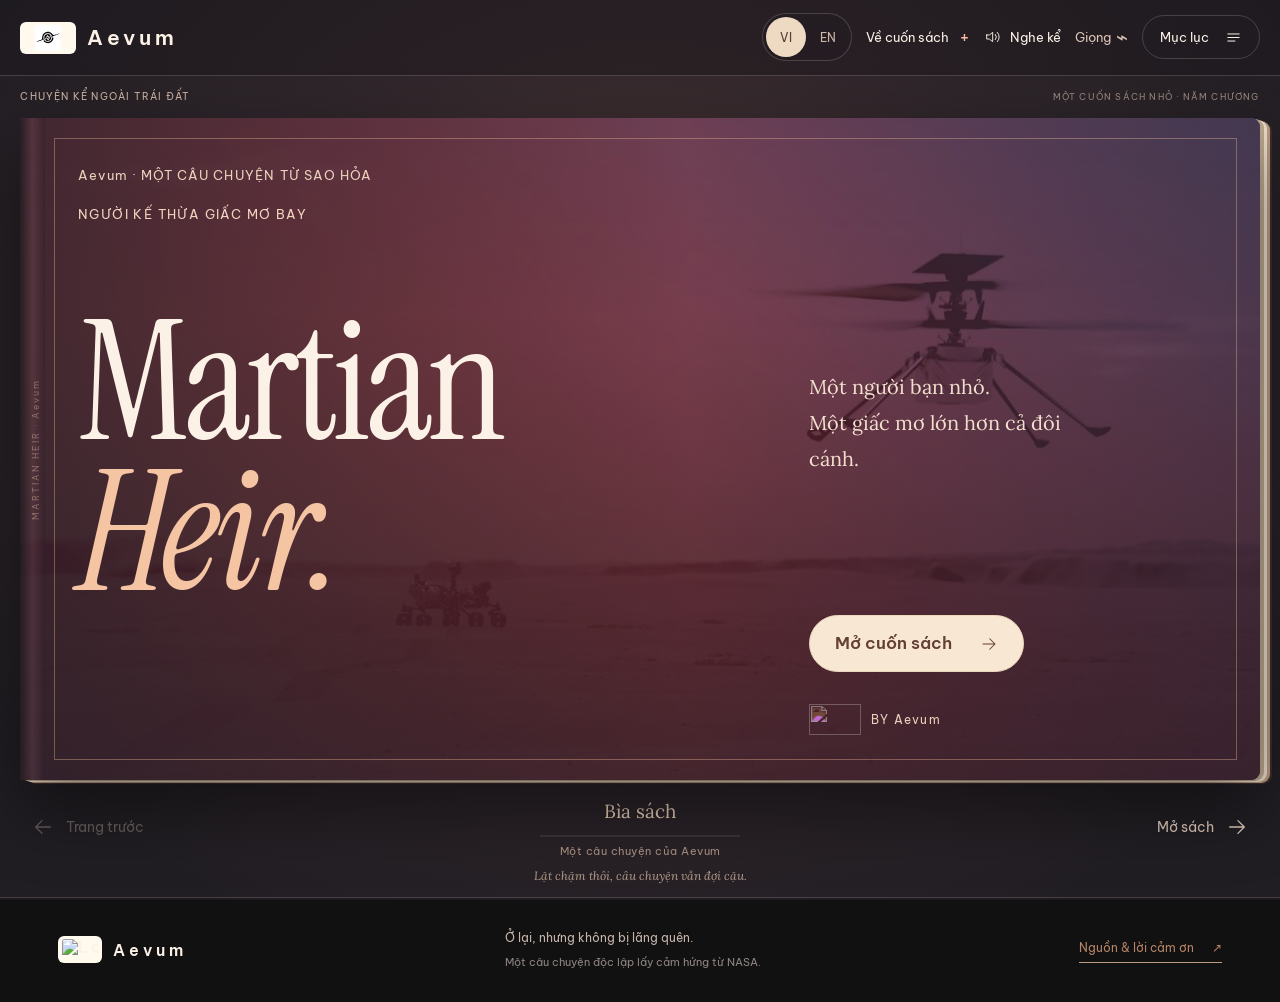
==== index.html @ a7bc6519 "logo fixes" ====
<!DOCTYPE html>
<html lang="vi">
<head>
  <meta charset="UTF-8">
  <meta name="viewport" content="width=device-width, initial-scale=1, viewport-fit=cover">
  <meta name="theme-color" content="#19191d">
  <meta name="description" content="Chào cậu, tớ là Ingenuity! Cùng một trực thăng nhỏ khám phá Sao Hỏa qua câu chuyện về lòng dũng cảm, sự tò mò và 72 chuyến bay phi thường.">
  <title>Martian Heir — Cuốn sách của Ingenuity | Aevum</title>
  <link rel="icon" href="assets/favicon.svg" type="image/svg+xml">
  <link rel="preload" href="assets/instrument-serif-normal-400.ttf" as="font" type="font/ttf" crossorigin>
  <link rel="preload" href="assets/mars-flight.jpg" as="image">
  <link rel="stylesheet" href="styles.css">
  <script src="script.js" defer></script>
</head>
<body class="book-edition">
<svg class="icon-library" xmlns="http://www.w3.org/2000/svg" aria-hidden="true">
    <symbol id="arrow" viewBox="0 0 24 24"><path d="M4 12h15M13 5l7 7-7 7"/></symbol>
    <symbol id="down" viewBox="0 0 24 24"><path d="M12 4v16M5 13l7 7 7-7"/></symbol>
    <symbol id="sound" viewBox="0 0 24 24"><path d="M4 9v6h4l5 4V5L8 9H4ZM17 8a6 6 0 0 1 0 8M20 5a10 10 0 0 1 0 14"/></symbol>
    <symbol id="close" viewBox="0 0 24 24"><path d="m6 6 12 12M6 18 18 6"/></symbol>
    <symbol id="spark" viewBox="0 0 24 24"><path d="M12 2v20M2 12h20M5 5l14 14M5 19 19 5"/></symbol>
    <symbol id="menu" viewBox="0 0 24 24"><path d="M4 7h16M4 12h16M4 17h10"/></symbol>
    <symbol id="globe" viewBox="0 0 24 24"><circle cx="12" cy="12" r="9"/><ellipse cx="12" cy="12" rx="4" ry="9"/><path d="M3 12h18"/></symbol>
    <symbol id="headphones" viewBox="0 0 24 24"><path d="M4 15v-3a8 8 0 0 1 16 0v3M4 13h3v7H4a2 2 0 0 1-2-2v-3a2 2 0 0 1 2-2ZM20 13h-3v7h3a2 2 0 0 0 2-2v-3a2 2 0 0 0-2-2Z"/></symbol>
  </svg>
<a class="skip-link" href="#contents"><!--i18n:t001-->Mở mục lục sách</a>
<header class="site-header">
    <a href="#home" class="wordmark" aria-label="Aevum, về đầu câu chuyện" data-i18n-aria-label="a001"><img class="team-logo" src="assets/aevum-logo.svg" alt="Logo Aevum"> Aevum<span class="wordmark-divider"></span><span class="brand-caption"><!--i18n:t002-->TỦ SÁCH NHỎ NGOÀI TRÁI ĐẤT</span></a>
    <nav class="header-nav" aria-label="Điều hướng chính" data-i18n-aria-label="a002">
      <div class="language-switch" role="group" aria-label="Ngôn ngữ / Language"><button type="button" data-language="vi" lang="vi" aria-label="Tiếng Việt" aria-pressed="true">VI</button><button type="button" data-language="en" lang="en" aria-label="English" aria-pressed="false">EN</button></div><button class="nav-button" data-dialog="sources"><!--i18n:t003-->Về cuốn sách <span class="small-plus">+</span></button>
      <button class="nav-button listen-button" id="listen" aria-pressed="false"><svg class="icon"><use href="#sound"/></svg><span>Nghe kể</span></button>
      <button class="voice-settings-button" data-dialog="voice" aria-label="Chọn giọng và tốc độ kể" data-i18n-aria-label="a003"><!--i18n:t004-->Giọng <span>⌁</span></button><button class="chapter-toggle" data-dialog="chapters" aria-label="Mở mục lục câu chuyện" data-i18n-aria-label="a004"><span><!--i18n:t005-->Mục lục</span><svg class="icon"><use href="#menu"/></svg></button>
    </nav>
  </header>
<main><section class="book-reader" id="reader" aria-label="Cuốn sách Martian Heir" tabindex="-1" data-i18n-aria-label="a005"><div class="reader-intro"><span><!--i18n:t006-->CHUYỆN KỂ NGOÀI TRÁI ĐẤT</span><span class="reader-edition"><!--i18n:t007-->MỘT CUỐN SÁCH NHỎ · NĂM CHƯƠNG</span></div><div class="book-spread" id="book-spread"><section class="book-sheet book-cover" id="home" data-book-page data-kind="cover" aria-labelledby="main-title">
  <img class="cover-art" src="assets/mars-flight.jpg" alt="Minh họa Ingenuity bay trên bề mặt Sao Hỏa, Perseverance ở phía xa." fetchpriority="high" data-i18n-alt="a006">
  <div class="cover-shade"></div><div class="cover-frame" aria-hidden="true"></div>
  <div class="cover-content"><p class="cover-series"><!--i18n:t008-->Aevum · MỘT CÂU CHUYỆN TỪ SAO HỎA</p>
    <span class="cover-ornament" aria-hidden="true">✦</span><p class="cover-subtitle"><!--i18n:t009-->NGƯỜI KẾ THỪA GIẤC MƠ BAY</p>
    <h1 id="main-title">Martian<br><em>Heir.</em></h1>
    <p class="cover-description"><!--i18n:t010-->Một người bạn nhỏ.<br><!--i18n:t011-->Một giấc mơ lớn hơn cả đôi cánh.</p>
    <a class="button cover-open" href="#contents"><!--i18n:t012-->Mở cuốn sách <svg class="icon"><use href="#arrow"/></svg></a>
    <div class="cover-signature"><img src="assets/Aevum-logo.svg" alt="" width="55" height="30"><span><!--i18n:t013-->BY Aevum</span></div>
  </div><span class="cover-spine" aria-hidden="true">MARTIAN HEIR · Aevum</span>
</section><section class="book-sheet book-contents" id="contents" data-book-page data-kind="contents" aria-labelledby="contents-heading">
  <div class="book-page book-frontispiece"><span class="page-running-head"><!--i18n:t014-->GỬI NHỮNG NGƯỜI BẠN THÍCH NGƯỚC NHÌN BẦU TRỜI</span><div class="frontispiece-content"><svg class="icon"><use href="#spark"/></svg><p class="dedication"><!--i18n:t015-->Có một người bạn nhỏ,<br><!--i18n:t016-->đã dám mơ <em><!--i18n:t017-->thật lớn.</em></p><p><!--i18n:t018-->Tên cậu ấy là Ingenuity. Nhỏ như một hộp cơm, nhẹ hơn nhiều chiếc cặp sách — vậy mà cậu ấy đã vượt hàng triệu ki-lô-mét để đến một thế giới khác.</p><p><!--i18n:t019-->Giờ thì, mình cùng mở câu chuyện nhé.</p><span class="dedication-signature"><!--i18n:t020-->Thân mến, Aevum</span></div><span class="paper-folio"><!--i18n:t021-->LỜI MỞ</span></div>
  <div class="book-page book-prose contents-page" tabindex="0"><span class="page-running-head"><!--i18n:t022-->MỖI CHƯƠNG LÀ MỘT LẦN KHÁM PHÁ</span><h2 id="contents-heading" tabindex="-1"><!--i18n:t023-->Mình cùng<br><em><!--i18n:t024-->đi đâu nhỉ?</em></h2><nav class="paper-contents" aria-label="Mục lục trong sách" data-i18n-aria-label="a007"><a href="#chapter-1"><span class="contents-number">01</span><span><!--i18n:t025-->Giấc mơ bay trên hành tinh đỏ</span><span class="contents-dots" aria-hidden="true"></span><span class="contents-folio">01</span></a><a href="#chapter-2"><span class="contents-number">02</span><span><!--i18n:t026-->Đôi mắt giữa đêm lạnh</span><span class="contents-dots" aria-hidden="true"></span><span class="contents-folio">07</span></a><a href="#chapter-3"><span class="contents-number">03</span><span><!--i18n:t027-->Những ngày tìm lại nhau</span><span class="contents-dots" aria-hidden="true"></span><span class="contents-folio">13</span></a><a href="#chapter-4"><span class="contents-number">04</span><span><!--i18n:t028-->Tìm một cách khác để bay</span><span class="contents-dots" aria-hidden="true"></span><span class="contents-folio">17</span></a><a href="#chapter-5"><span class="contents-number">05</span><span><!--i18n:t029-->Đôi cánh nghỉ ngơi, giấc mơ bay tiếp</span><span class="contents-dots" aria-hidden="true"></span><span class="contents-folio">21</span></a></nav><p class="contents-note"><!--i18n:t030-->Cậu có thể lật từng trang, hoặc mở ngay chương mình tò mò nhất.</p><a class="paper-link" href="#chapter-1"><!--i18n:t031-->Bắt đầu từ trang đầu tiên <span>→</span></a><span class="paper-folio"><!--i18n:t032-->MỤC LỤC</span></div></section><section class="book-sheet story-spread" id="chapter-1" data-book-page data-kind="story" data-chapter="1" data-scene="1" aria-labelledby="page-heading-1">
  <figure class="book-page book-illustration"><img src="assets/mars-flight.jpg" alt="Minh họa Ingenuity bay trên bề mặt Sao Hỏa." loading="lazy" data-i18n-alt="a008"><span class="illustration-wash"></span><div class="illustration-caption"><span><!--i18n:t033-->KHOẢNH KHẮC ĐẦU TIÊN</span><blockquote class="illustration-quote" lang="en">“We can now say that human beings have flown a rotorcraft on another planet.”</blockquote><cite>MiMi Aung · NASA / JPL · 19.04.2021</cite></div><figcaption><!--i18n:t034-->NASA / JPL-Caltech · Hình minh họa</figcaption><span class="image-folio" aria-hidden="true">01</span></figure>
  <article class="book-page book-prose story-step" tabindex="0" data-speech="Ngày mười chín tháng tư năm hai nghìn không trăm hai mươi mốt. Tại phòng điều khiển JPL, mọi người chờ đợi những tín hiệu từ Sao Hỏa. Rồi MiMi Aung xác nhận: con người đã đưa một trực thăng bay trên hành tinh khác. Nhỏ bé giữa mênh mông cát đỏ, Ingenuity vừa nhấc mình lên. Nhưng để hiểu khoảnh khắc ấy, chúng mình hãy quay ngược thời gian nhé." data-speech-vi="Ngày mười chín tháng tư năm hai nghìn không trăm hai mươi mốt. Tại phòng điều khiển JPL, mọi người chờ đợi những tín hiệu từ Sao Hỏa. Rồi MiMi Aung xác nhận: con người đã đưa một trực thăng bay trên hành tinh khác. Nhỏ bé giữa mênh mông cát đỏ, Ingenuity vừa nhấc mình lên. Nhưng để hiểu khoảnh khắc ấy, chúng mình hãy quay ngược thời gian nhé." data-speech-en="April nineteenth, twenty twenty-one. At JPL mission control, everyone was waiting for a message from Mars. Then MiMi Aung confirmed it: humans had flown a helicopter on another planet. Tiny against the great red landscape, Ingenuity had lifted off the ground. But to understand that moment, let’s turn back the clock together." data-narrator="guide"><span class="bookmark-ribbon" aria-hidden="true">01</span><span class="page-running-head">MARTIAN HEIR <span>·</span><!--i18n:t025--> Giấc mơ bay trên hành tinh đỏ</span><p class="page-scene-label"><!--i18n:t035-->19.04.2021 / PHÒNG ĐIỀU KHIỂN JPL</p><h2 id="page-heading-1" tabindex="-1"><!--i18n:t036-->Cả căn phòng<br><!--i18n:t037-->nín thở. Rồi vỡ òa.</h2><div class="page-story-text"><p><!--i18n:t038-->Ngày mười chín tháng tư năm hai nghìn không trăm hai mươi mốt. Tại phòng điều khiển JPL, mọi người chờ đợi những tín hiệu từ Sao Hỏa.</p><p><!--i18n:t039-->Rồi MiMi Aung xác nhận: con người đã đưa một trực thăng bay trên hành tinh khác. Nhỏ bé giữa mênh mông cát đỏ, Ingenuity vừa nhấc mình lên. Nhưng để hiểu khoảnh khắc ấy, chúng mình hãy quay ngược thời gian nhé.</p></div><div class="paper-wonder"><svg class="icon"><use href="#spark"></svg><span><!--i18n:t040-->Một chiếc trực thăng nhỏ đã đến đây bằng cách nào?</span></div><footer class="paper-footer"><span><!--i18n:t041-->NHÓM Aevum</span><span>02</span></footer></article>
</section>
<section class="book-sheet story-spread" id="scene-2" data-book-page data-kind="story" data-chapter="1" data-scene="2" aria-labelledby="page-heading-2">
  <figure class="book-page book-illustration"><img src="assets/doc-landing.png" alt="NASA / JPL-Caltech · Perseverance hạ cánh, " loading="lazy" data-i18n-alt="a009"><span class="illustration-wash"></span><div class="illustration-caption"><span><!--i18n:t042-->CHƯƠNG 01</span><p><!--i18n:t025-->Giấc mơ bay trên hành tinh đỏ</p></div><figcaption><!--i18n:t043-->NASA / JPL-Caltech · Perseverance hạ cánh, </figcaption><span class="image-folio" aria-hidden="true">03</span></figure>
  <article class="book-page book-prose story-step" tabindex="0" data-speech="Hãy trở về tháng hai năm hai nghìn không trăm hai mươi mốt. Sau khoảng bảy tháng du hành, xe tự hành Perseverance đến Sao Hỏa, mang Ingenuity dưới bụng. Không khí loãng khiến việc giảm tốc rất khó. Sau tấm chắn nhiệt và dù, một tầng hạ cánh dùng động cơ để chậm lại. Rồi ba sợi dây cáp nhẹ nhàng hạ rover xuống mặt đất. Màn đu dây ấy có tên Sky Crane." data-speech-vi="Hãy trở về tháng hai năm hai nghìn không trăm hai mươi mốt. Sau khoảng bảy tháng du hành, xe tự hành Perseverance đến Sao Hỏa, mang Ingenuity dưới bụng. Không khí loãng khiến việc giảm tốc rất khó. Sau tấm chắn nhiệt và dù, một tầng hạ cánh dùng động cơ để chậm lại. Rồi ba sợi dây cáp nhẹ nhàng hạ rover xuống mặt đất. Màn đu dây ấy có tên Sky Crane." data-speech-en="Let’s go back to February, twenty twenty-one. After about seven months in space, the Perseverance rover arrived at Mars with Ingenuity tucked underneath. The thin air made slowing down very difficult. After the heat shield and parachute had done their jobs, a rocket-powered landing stage slowed the rover further. Then three cables gently lowered it to the ground. This extraordinary manoeuvre was called Sky Crane." data-narrator="guide"><span class="bookmark-ribbon" aria-hidden="true">01</span><span class="page-running-head">MARTIAN HEIR <span>·</span><!--i18n:t025--> Giấc mơ bay trên hành tinh đỏ</span><p class="page-scene-label"><!--i18n:t044-->QUAY NGƯỢC THỜI GIAN / 18.02.2021</p><h2 id="page-heading-2" tabindex="-1"><!--i18n:t045-->Một chuyến “đu dây”<br><!--i18n:t046-->để chạm vào Sao Hỏa.</h2><div class="page-story-text"><p><!--i18n:t047-->Hãy trở về tháng hai năm hai nghìn không trăm hai mươi mốt. Sau khoảng bảy tháng du hành, xe tự hành Perseverance đến Sao Hỏa, mang Ingenuity dưới bụng. Không khí loãng khiến việc giảm tốc rất khó.</p><p><!--i18n:t048-->Sau tấm chắn nhiệt và dù, một tầng hạ cánh dùng động cơ để chậm lại. Rồi ba sợi dây cáp nhẹ nhàng hạ rover xuống mặt đất. Màn đu dây ấy có tên Sky Crane.</p></div><button class="text-button" data-fact="landing"><!--i18n:t049-->Cùng tìm hiểu nhé <span>↗</span></button><footer class="paper-footer"><span><!--i18n:t041-->NHÓM Aevum</span><span>04</span></footer></article>
</section>
<section class="book-sheet story-spread" id="scene-3" data-book-page data-kind="story" data-chapter="1" data-scene="3" aria-labelledby="page-heading-3">
  <figure class="book-page book-illustration"><img src="assets/doc-ingenuity.png" alt="NASA / JPL-Caltech · Ảnh Ingenuity từ tài liệu nhóm" loading="lazy" data-i18n-alt="a010"><span class="illustration-wash"></span><div class="illustration-caption"><span><!--i18n:t042-->CHƯƠNG 01</span><p><!--i18n:t025-->Giấc mơ bay trên hành tinh đỏ</p></div><figcaption><!--i18n:t050-->NASA / JPL-Caltech · Ảnh Ingenuity từ tài liệu nhóm</figcaption><span class="image-folio" aria-hidden="true">05</span></figure>
  <article class="book-page book-prose story-step" tabindex="0" data-speech="Chào cậu! Tớ là Ingenuity. Cậu thấy hình dáng của tớ có hơi lạ không? Một chiếc hộp nhỏ, bốn cái chân mảnh, và đôi cánh quay tít phía trên. Bên cạnh mẹ Perseverance to gần bằng ô tô, tớ chỉ nặng một phẩy tám ki lô gam thôi. Đem một trực thăng đến Sao Hỏa từng là một ý tưởng rất mạo hiểm. Nhưng các kỹ sư đã cho tớ cơ hội. Mẹ đặt tớ xuống mặt đất, rồi lùi ra xa. Từ lúc ấy, tớ phải tự mình học cách bay." data-speech-vi="Chào cậu! Tớ là Ingenuity. Cậu thấy hình dáng của tớ có hơi lạ không? Một chiếc hộp nhỏ, bốn cái chân mảnh, và đôi cánh quay tít phía trên. Bên cạnh mẹ Perseverance to gần bằng ô tô, tớ chỉ nặng một phẩy tám ki lô gam thôi. Đem một trực thăng đến Sao Hỏa từng là một ý tưởng rất mạo hiểm. Nhưng các kỹ sư đã cho tớ cơ hội. Mẹ đặt tớ xuống mặt đất, rồi lùi ra xa. Từ lúc ấy, tớ phải tự mình học cách bay." data-speech-en="Hello, friend! I’m Ingenuity. Do you think I look a little unusual? A small box, four spindly legs, and spinning blades above my head. Beside my car-sized mum, Perseverance, I’m tiny: just one point eight kilograms. Bringing a helicopter to Mars had once seemed like a very risky idea. But my engineers gave me a chance. Mum placed me on the ground and rolled away. From that moment, I had to learn to fly on my own." data-narrator="ingenuity"><span class="bookmark-ribbon" aria-hidden="true">01</span><span class="page-running-head">MARTIAN HEIR <span>·</span><!--i18n:t025--> Giấc mơ bay trên hành tinh đỏ</span><p class="page-scene-label"><!--i18n:t051-->TỪ ĐÂY, ĐỂ TỚ KỂ CẬU NGHE…</p><h2 id="page-heading-3" tabindex="-1"><!--i18n:t052-->Chào cậu!<br><!--i18n:t053-->Tớ là Ingenuity.</h2><div class="page-story-text"><p><!--i18n:t054-->Chào cậu! Tớ là Ingenuity. Cậu thấy hình dáng của tớ có hơi lạ không? Một chiếc hộp nhỏ, bốn cái chân mảnh, và đôi cánh quay tít phía trên.</p><p><!--i18n:t055-->Bên cạnh mẹ Perseverance to gần bằng ô tô, tớ chỉ nặng một phẩy tám ki lô gam thôi. Đem một trực thăng đến Sao Hỏa từng là một ý tưởng rất mạo hiểm. Nhưng các kỹ sư đã cho tớ cơ hội. Mẹ đặt tớ xuống mặt đất, rồi lùi ra xa. Từ lúc ấy, tớ phải tự mình học cách bay.</p></div><div class="paper-wonder"><svg class="icon"><use href="#spark"></svg><span><!--i18n:t056-->Nếu là tớ, cậu có hồi hộp không?</span></div><footer class="paper-footer"><span><!--i18n:t041-->NHÓM Aevum</span><span>06</span></footer></article>
</section>
<section class="book-sheet story-spread" id="chapter-2" data-book-page data-kind="story" data-chapter="2" data-scene="4" aria-labelledby="page-heading-4">
  <figure class="book-page book-illustration"><img src="assets/mars-surface.jpg" alt="Minh họa Ingenuity trên bề mặt Sao Hỏa." loading="lazy" data-i18n-alt="a011"><span class="illustration-wash"></span><div class="illustration-caption"><span><!--i18n:t057-->CHƯƠNG 02</span><p><!--i18n:t026-->Đôi mắt giữa đêm lạnh</p></div><figcaption><!--i18n:t034-->NASA / JPL-Caltech · Hình minh họa</figcaption><span class="image-folio" aria-hidden="true">07</span></figure>
  <article class="book-page book-prose story-step" tabindex="0" data-speech="Cậu có từng nhớ nhà khi đi xa chưa? Tớ thì ở xa Trái Đất đến mức một tín hiệu phải mất nhiều phút mới tới nơi. Mỗi đêm, trời có thể lạnh khoảng âm chín mươi độ C. Tớ phải giữ ấm những linh kiện nhỏ bên trong mình. May mà vẫn có mẹ Perseverance ở gần. Mẹ chuyển những lời nhắn của tớ về cho các kỹ sư. Xa nhà thật đấy, nhưng tớ không hoàn toàn một mình." data-speech-vi="Cậu có từng nhớ nhà khi đi xa chưa? Tớ thì ở xa Trái Đất đến mức một tín hiệu phải mất nhiều phút mới tới nơi. Mỗi đêm, trời có thể lạnh khoảng âm chín mươi độ C. Tớ phải giữ ấm những linh kiện nhỏ bên trong mình. May mà vẫn có mẹ Perseverance ở gần. Mẹ chuyển những lời nhắn của tớ về cho các kỹ sư. Xa nhà thật đấy, nhưng tớ không hoàn toàn một mình." data-speech-en="Have you ever missed home when you were far away? I’m so far from Earth that even a radio message takes many minutes to get there. At night, it can be around minus ninety degrees Celsius. I have to keep my little electronic parts warm. Luckily, Mum Perseverance is nearby. She passes my messages back to the engineers on Earth. I’m a long way from home, but I’m not completely alone." data-narrator="ingenuity"><span class="bookmark-ribbon" aria-hidden="true">02</span><span class="page-running-head">MARTIAN HEIR <span>·</span><!--i18n:t026--> Đôi mắt giữa đêm lạnh</span><p class="page-scene-label"><!--i18n:t058-->ĐÊM ĐẦU TIÊN / MỘT CHIẾC HỘP NHỎ GIỮ ẤM</p><h2 id="page-heading-4" tabindex="-1"><!--i18n:t059-->Khi Mặt Trời đi ngủ,<br><!--i18n:t060-->tớ phải thật kiên cường.</h2><div class="page-story-text"><p><!--i18n:t061-->Cậu có từng nhớ nhà khi đi xa chưa? Tớ thì ở xa Trái Đất đến mức một tín hiệu phải mất nhiều phút mới tới nơi. Mỗi đêm, trời có thể lạnh khoảng âm chín mươi độ C.</p><p><!--i18n:t062-->Tớ phải giữ ấm những linh kiện nhỏ bên trong mình. May mà vẫn có mẹ Perseverance ở gần. Mẹ chuyển những lời nhắn của tớ về cho các kỹ sư. Xa nhà thật đấy, nhưng tớ không hoàn toàn một mình.</p></div><div class="paper-wonder"><svg class="icon"><use href="#spark"></svg><span><!--i18n:t063-->Cậu sẽ mang điều gì để thấy bớt nhớ nhà?</span></div><button class="text-button" data-fact="cold"><!--i18n:t049-->Cùng tìm hiểu nhé <span>↗</span></button><footer class="paper-footer"><span><!--i18n:t041-->NHÓM Aevum</span><span>08</span></footer></article>
</section>
<section class="book-sheet story-spread" id="scene-5" data-book-page data-kind="story" data-chapter="2" data-scene="5" aria-labelledby="page-heading-5">
  <figure class="book-page book-illustration"><img src="assets/doc-navcam.png" alt="NASA / JPL-Caltech · Ảnh camera định vị từ tài liệu nhóm" loading="lazy" data-i18n-alt="a012"><span class="illustration-wash"></span><div class="illustration-caption"><span><!--i18n:t057-->CHƯƠNG 02</span><p><!--i18n:t026-->Đôi mắt giữa đêm lạnh</p></div><figcaption><!--i18n:t064-->NASA / JPL-Caltech · Ảnh camera định vị từ tài liệu nhóm</figcaption><span class="image-folio" aria-hidden="true">09</span></figure>
  <article class="book-page book-prose story-step" tabindex="0" data-speech="Tớ nhìn thế giới bằng hai con mắt rất khác nhau. Một con mắt đen trắng luôn nhìn xuống đất để giúp tớ biết mình đang di chuyển ra sao. Con mắt màu thì lưu lại những cảnh đẹp cho mọi người ở Trái Đất. Cậu thấy những viên đá kia không? Với cậu, chúng là đá. Với tớ, chúng còn là những dấu mốc chỉ đường." data-speech-vi="Tớ nhìn thế giới bằng hai con mắt rất khác nhau. Một con mắt đen trắng luôn nhìn xuống đất để giúp tớ biết mình đang di chuyển ra sao. Con mắt màu thì lưu lại những cảnh đẹp cho mọi người ở Trái Đất. Cậu thấy những viên đá kia không? Với cậu, chúng là đá. Với tớ, chúng còn là những dấu mốc chỉ đường." data-speech-en="I see the world through two very different eyes. A black-and-white eye looks down at the ground to help me work out how I’m moving. My colour eye saves beautiful views for everyone back on Earth. Can you see those rocks? To you, they might just be rocks. To me, they are little landmarks showing me the way." data-narrator="ingenuity"><span class="bookmark-ribbon" aria-hidden="true">02</span><span class="page-running-head">MARTIAN HEIR <span>·</span><!--i18n:t026--> Đôi mắt giữa đêm lạnh</span><p class="page-scene-label"><!--i18n:t065-->HAI CHIẾC MÁY ẢNH / HAI CÁCH NHÌN THẾ GIỚI</p><h2 id="page-heading-5" tabindex="-1"><!--i18n:t066-->Một mắt tìm đường.<br><!--i18n:t067-->Một mắt giữ kỷ niệm.</h2><div class="page-story-text"><p><!--i18n:t068-->Tớ nhìn thế giới bằng hai con mắt rất khác nhau. Một con mắt đen trắng luôn nhìn xuống đất để giúp tớ biết mình đang di chuyển ra sao. Con mắt màu thì lưu lại những cảnh đẹp cho mọi người ở Trái Đất.</p><p><!--i18n:t069-->Cậu thấy những viên đá kia không? Với cậu, chúng là đá. Với tớ, chúng còn là những dấu mốc chỉ đường.</p></div><button class="text-button" data-fact="eyes"><!--i18n:t049-->Cùng tìm hiểu nhé <span>↗</span></button><footer class="paper-footer"><span><!--i18n:t041-->NHÓM Aevum</span><span>10</span></footer></article>
</section>
<section class="book-sheet story-spread" id="scene-6" data-book-page data-kind="story" data-chapter="2" data-scene="6" aria-labelledby="page-heading-6">
  <figure class="book-page book-illustration"><img src="assets/flight-thirteen.jpg" alt="NASA / JPL-Caltech / ASU / MSSS · Ảnh chuyến bay 13, minh họa cảnh bay" loading="lazy" data-i18n-alt="a013"><span class="illustration-wash"></span><div class="illustration-caption"><span><!--i18n:t057-->CHƯƠNG 02</span><p><!--i18n:t026-->Đôi mắt giữa đêm lạnh</p></div><figcaption><!--i18n:t070-->NASA / JPL-Caltech / ASU / MSSS · Ảnh chuyến bay 13, minh họa cảnh bay</figcaption><span class="image-folio" aria-hidden="true">11</span></figure>
  <article class="book-page book-prose story-step" tabindex="0" data-speech="Có lần, khoảng năm mươi tư giây sau khi cất cánh, một bức ảnh định vị của tớ bị mất. Các bức ảnh tiếp theo lại mang sai mốc thời gian. Tớ cứ ngỡ mình đang chuyển động khác đi, nên sửa tới sửa lui. Thế là người tớ chao đảo, có lúc nghiêng hơn hai mươi độ. Hú vía! Nhưng hệ thống điều khiển đã giúp tớ hạ cánh an toàn. Sau đó, các kỹ sư tìm ra chuyện gì đã xảy ra. Một lần vấp không có nghĩa là hành trình phải dừng lại." data-speech-vi="Có lần, khoảng năm mươi tư giây sau khi cất cánh, một bức ảnh định vị của tớ bị mất. Các bức ảnh tiếp theo lại mang sai mốc thời gian. Tớ cứ ngỡ mình đang chuyển động khác đi, nên sửa tới sửa lui. Thế là người tớ chao đảo, có lúc nghiêng hơn hai mươi độ. Hú vía! Nhưng hệ thống điều khiển đã giúp tớ hạ cánh an toàn. Sau đó, các kỹ sư tìm ra chuyện gì đã xảy ra. Một lần vấp không có nghĩa là hành trình phải dừng lại." data-speech-en="Once, about fifty-four seconds after takeoff, one of my navigation pictures went missing. The pictures that followed had the wrong time labels. I thought I was moving differently, so I kept trying to correct myself. I rocked back and forth, sometimes tilting more than twenty degrees. Phew! My flight-control system helped me land safely. Afterwards, the engineers worked out what had happened. One wobble doesn’t have to mean the end of a journey." data-narrator="ingenuity"><span class="bookmark-ribbon" aria-hidden="true">02</span><span class="page-running-head">MARTIAN HEIR <span>·</span><!--i18n:t026--> Đôi mắt giữa đêm lạnh</span><p class="page-scene-label"><!--i18n:t071-->CHUYẾN BAY 06 / MỘT NHỊP BỊ LỠ</p><h2 id="page-heading-6" tabindex="-1"><!--i18n:t072-->Ôi! Sao mọi thứ<br><!--i18n:t073-->chao đảo thế này?</h2><div class="page-story-text"><p><!--i18n:t074-->Có lần, khoảng năm mươi tư giây sau khi cất cánh, một bức ảnh định vị của tớ bị mất. Các bức ảnh tiếp theo lại mang sai mốc thời gian. Tớ cứ ngỡ mình đang chuyển động khác đi, nên sửa tới sửa lui. Thế là người tớ chao đảo, có lúc nghiêng hơn hai mươi độ.</p><p><!--i18n:t075-->Hú vía! Nhưng hệ thống điều khiển đã giúp tớ hạ cánh an toàn. Sau đó, các kỹ sư tìm ra chuyện gì đã xảy ra. Một lần vấp không có nghĩa là hành trình phải dừng lại.</p></div><button class="text-button" data-fact="anomaly"><!--i18n:t049-->Cùng tìm hiểu nhé <span>↗</span></button><footer class="paper-footer"><span><!--i18n:t041-->NHÓM Aevum</span><span>12</span></footer></article>
</section>
<section class="book-sheet story-spread" id="chapter-3" data-book-page data-kind="story" data-chapter="3" data-scene="7" aria-labelledby="page-heading-7">
  <figure class="book-page book-illustration"><img src="assets/scouting.jpg" alt="Địa hình Sao Hỏa được Ingenuity chụp từ trên cao." loading="lazy" data-i18n-alt="a014"><span class="illustration-wash"></span><div class="illustration-caption"><span><!--i18n:t076-->CHƯƠNG 03</span><p><!--i18n:t027-->Những ngày tìm lại nhau</p></div><figcaption><!--i18n:t077-->NASA / JPL-Caltech · Ảnh từ Ingenuity</figcaption><span class="image-folio" aria-hidden="true">13</span></figure>
  <article class="book-page book-prose story-step" tabindex="0" data-speech="Bữa sáng của cậu là gì? Của tớ là ánh nắng! Nhưng rồi bụi đỏ kéo đến, che mờ cả bầu trời. Trong một đợt bão, lượng ánh nắng tới tấm pin của tớ giảm khoảng mười tám phần trăm. Ít nắng nghĩa là ít năng lượng hơn. Các kỹ sư quyết định để tớ nghỉ, kiểm tra mọi thứ và đợi thời tiết tốt lên. Hóa ra, biết chờ cũng là một cách để đi xa hơn." data-speech-vi="Bữa sáng của cậu là gì? Của tớ là ánh nắng! Nhưng rồi bụi đỏ kéo đến, che mờ cả bầu trời. Trong một đợt bão, lượng ánh nắng tới tấm pin của tớ giảm khoảng mười tám phần trăm. Ít nắng nghĩa là ít năng lượng hơn. Các kỹ sư quyết định để tớ nghỉ, kiểm tra mọi thứ và đợi thời tiết tốt lên. Hóa ra, biết chờ cũng là một cách để đi xa hơn." data-speech-en="What do you have for breakfast? Mine is sunshine! But then red dust swept in and clouded the sky. During one storm, the sunlight reaching my solar panel dropped by about eighteen percent. Less sunlight meant less energy. My engineers let me rest, checked everything, and waited for better weather. It turns out that knowing when to wait can help you go further." data-narrator="ingenuity"><span class="bookmark-ribbon" aria-hidden="true">03</span><span class="page-running-head">MARTIAN HEIR <span>·</span><!--i18n:t027--> Những ngày tìm lại nhau</span><p class="page-scene-label"><!--i18n:t078-->MÙA BỤI / ÁNH NẮNG MỎNG ĐI</p><h2 id="page-heading-7" tabindex="-1"><!--i18n:t079-->Chiếc “bữa sáng”<br><!--i18n:t080-->bằng nắng của tớ đâu rồi?</h2><div class="page-story-text"><p><!--i18n:t081-->Bữa sáng của cậu là gì? Của tớ là ánh nắng! Nhưng rồi bụi đỏ kéo đến, che mờ cả bầu trời.</p><p><!--i18n:t082-->Trong một đợt bão, lượng ánh nắng tới tấm pin của tớ giảm khoảng mười tám phần trăm. Ít nắng nghĩa là ít năng lượng hơn. Các kỹ sư quyết định để tớ nghỉ, kiểm tra mọi thứ và đợi thời tiết tốt lên. Hóa ra, biết chờ cũng là một cách để đi xa hơn.</p></div><div class="paper-wonder"><svg class="icon"><use href="#spark"></svg><span><!--i18n:t083-->Đôi khi, nghỉ một chút là để có thể tiếp tục.</span></div><button class="text-button" data-fact="dust"><!--i18n:t049-->Cùng tìm hiểu nhé <span>↗</span></button><footer class="paper-footer"><span><!--i18n:t041-->NHÓM Aevum</span><span>14</span></footer></article>
</section>
<section class="book-sheet story-spread" id="scene-8" data-book-page data-kind="story" data-chapter="3" data-scene="8" aria-labelledby="page-heading-8">
  <figure class="book-page book-illustration"><img src="assets/doc-ingenuity.png" alt="NASA / JPL-Caltech · " loading="lazy" data-i18n-alt="a015"><span class="illustration-wash"></span><div class="illustration-caption"><span><!--i18n:t076-->CHƯƠNG 03</span><p><!--i18n:t027-->Những ngày tìm lại nhau</p></div><figcaption><!--i18n:t084-->NASA / JPL-Caltech · </figcaption><span class="image-folio" aria-hidden="true">15</span></figure>
  <article class="book-page book-prose story-step" tabindex="0" data-speech="Mùa đông đến, những đêm lạnh kéo dài hơn. Có một đêm, pin cạn đến mức máy tính của tớ phải tắt. Khi nắng đánh thức tớ dậy, đồng hồ đã đặt lại. Tớ không quên các bạn đâu, chỉ quên mất giờ hẹn thôi. Ở Trái Đất, các kỹ sư lo lắng và nhờ mẹ Perseverance lắng nghe lâu hơn. Rồi tín hiệu của tớ xuất hiện. Mẹ ơi, con đây! Chúng tớ đã tìm lại được nhau." data-speech-vi="Mùa đông đến, những đêm lạnh kéo dài hơn. Có một đêm, pin cạn đến mức máy tính của tớ phải tắt. Khi nắng đánh thức tớ dậy, đồng hồ đã đặt lại. Tớ không quên các bạn đâu, chỉ quên mất giờ hẹn thôi. Ở Trái Đất, các kỹ sư lo lắng và nhờ mẹ Perseverance lắng nghe lâu hơn. Rồi tín hiệu của tớ xuất hiện. Mẹ ơi, tớ đây! Chúng tớ đã tìm lại được nhau." data-speech-en="Winter arrived, and the cold nights grew longer. One night, my battery ran so low that my computer switched off. When sunshine woke me up, my clock had reset. I hadn’t forgotten my friends. I had only forgotten the time of our appointment. Back on Earth, my worried engineers asked Mum Perseverance to listen for longer. Then my signal appeared. Mum, I’m here! We had found each other again." data-narrator="ingenuity"><span class="bookmark-ribbon" aria-hidden="true">03</span><span class="page-running-head">MARTIAN HEIR <span>·</span><!--i18n:t027--> Những ngày tìm lại nhau</span><p class="page-scene-label"><!--i18n:t085-->MÙA ĐÔNG / LỠ MỘT CUỘC HẸN</p><h2 id="page-heading-8" tabindex="-1"><!--i18n:t086-->Mẹ ơi,<br><!--i18n:t087-->mẹ còn nghe con không?</h2><div class="page-story-text"><p><!--i18n:t088-->Mùa đông đến, những đêm lạnh kéo dài hơn. Có một đêm, pin cạn đến mức máy tính của tớ phải tắt. Khi nắng đánh thức tớ dậy, đồng hồ đã đặt lại. Tớ không quên các bạn đâu, chỉ quên mất giờ hẹn thôi.</p><p><!--i18n:t089-->Ở Trái Đất, các kỹ sư lo lắng và nhờ mẹ Perseverance lắng nghe lâu hơn. Rồi tín hiệu của tớ xuất hiện. Mẹ ơi, tớ đây! Chúng tớ đã tìm lại được nhau.</p></div><button class="text-button" data-fact="winter"><!--i18n:t049-->Cùng tìm hiểu nhé <span>↗</span></button><footer class="paper-footer"><span><!--i18n:t041-->NHÓM Aevum</span><span>16</span></footer></article>
</section>
<section class="book-sheet story-spread" id="chapter-4" data-book-page data-kind="story" data-chapter="4" data-scene="9" aria-labelledby="page-heading-9">
  <figure class="book-page book-illustration"><img src="assets/testing.jpg" alt="Các kỹ sư thử nghiệm thiết bị của Ingenuity trên Trái Đất." loading="lazy" data-i18n-alt="a016"><span class="illustration-wash"></span><div class="illustration-caption"><span><!--i18n:t090-->CHƯƠNG 04</span><p><!--i18n:t028-->Tìm một cách khác để bay</p></div><figcaption><!--i18n:t091-->NASA / JPL-Caltech · Thử nghiệm trên Trái Đất</figcaption><span class="image-folio" aria-hidden="true">17</span></figure>
  <article class="book-page book-prose story-step" tabindex="0" data-speech="Cái lạnh còn làm một cảm biến đo độ nghiêng của tớ ngừng hoạt động. Không có nó, làm sao tớ biết mình đang đứng nghiêng thế nào trước khi bay? May quá, tớ vẫn còn một bộ cảm biến khác, gọi là IMU. Các kỹ sư đã sửa phần mềm để dùng dữ liệu từ đó. Còn bộ não xử lý của tớ thì có họ hàng công nghệ với chip điện thoại thông minh. Những thứ quen thuộc trên Trái Đất, khi được kết hợp thật khéo, có thể làm nên chuyện phi thường." data-speech-vi="Cái lạnh còn làm một cảm biến đo độ nghiêng của tớ ngừng hoạt động. Không có nó, làm sao tớ biết mình đang đứng nghiêng thế nào trước khi bay? May quá, tớ vẫn còn một bộ cảm biến khác, gọi là IMU. Các kỹ sư đã sửa phần mềm để dùng dữ liệu từ đó. Còn bộ não xử lý của tớ thì có họ hàng công nghệ với chip điện thoại thông minh. Những thứ quen thuộc trên Trái Đất, khi được kết hợp thật khéo, có thể làm nên chuyện phi thường." data-speech-en="The cold also stopped one of my tilt sensors from working. Without it, how would I know which way I was leaning before takeoff? Luckily, I had another set of sensors, called an IMU. My engineers changed the software so I could use its measurements instead. And my computer brain uses technology related to smartphone chips. Familiar things from Earth, put together with care, can do extraordinary things." data-narrator="ingenuity"><span class="bookmark-ribbon" aria-hidden="true">04</span><span class="page-running-head">MARTIAN HEIR <span>·</span><!--i18n:t028--> Tìm một cách khác để bay</span><p class="page-scene-label"><!--i18n:t092-->MỘT CẢM BIẾN HỎNG / MỘT Ý TƯỞNG MỚI</p><h2 id="page-heading-9" tabindex="-1"><!--i18n:t093-->Tớ vẫn còn<br><!--i18n:t094-->một cách khác mà!</h2><div class="page-story-text"><p><!--i18n:t095-->Cái lạnh còn làm một cảm biến đo độ nghiêng của tớ ngừng hoạt động. Không có nó, làm sao tớ biết mình đang đứng nghiêng thế nào trước khi bay? May quá, tớ vẫn còn một bộ cảm biến khác, gọi là IMU.</p><p><!--i18n:t096-->Các kỹ sư đã sửa phần mềm để dùng dữ liệu từ đó. Còn bộ não xử lý của tớ thì có họ hàng công nghệ với chip điện thoại thông minh. Những thứ quen thuộc trên Trái Đất, khi được kết hợp thật khéo, có thể làm nên chuyện phi thường.</p></div><div class="paper-wonder"><svg class="icon"><use href="#spark"></svg><span><!--i18n:t097-->Thử nghĩ xem: cậu còn có cách nào khác?</span></div><button class="text-button" data-fact="sensor"><!--i18n:t049-->Cùng tìm hiểu nhé <span>↗</span></button><footer class="paper-footer"><span><!--i18n:t041-->NHÓM Aevum</span><span>18</span></footer></article>
</section>
<section class="book-sheet story-spread" id="scene-10" data-book-page data-kind="story" data-chapter="4" data-scene="10" aria-labelledby="page-heading-10">
  <figure class="book-page book-illustration"><img src="assets/scouting.jpg" alt="NASA / JPL-Caltech · Góc nhìn từ Ingenuity" loading="lazy" data-i18n-alt="a017"><span class="illustration-wash"></span><div class="illustration-caption"><span><!--i18n:t090-->CHƯƠNG 04</span><p><!--i18n:t028-->Tìm một cách khác để bay</p></div><figcaption><!--i18n:t098-->NASA / JPL-Caltech · Góc nhìn từ Ingenuity</figcaption><span class="image-folio" aria-hidden="true">19</span></figure>
  <article class="book-page book-prose story-step" tabindex="0" data-speech="Ban đầu, mọi người chỉ mong tớ bay thử tối đa năm lần. Nhưng tớ đã tiếp tục. Khi mẹ Perseverance đi bên dưới, tớ chụp ảnh từ trên cao để cả đội thấy những nơi khó nhìn từ mặt đất. Tớ không mang theo thiết bị khoa học chuyên dụng, nhưng tớ có thể mang về một góc nhìn mới. Từ một thử nghiệm nhỏ, tớ trở thành người bạn trinh sát của mẹ." data-speech-vi="Ban đầu, mọi người chỉ mong tớ bay thử tối đa năm lần. Nhưng tớ đã tiếp tục. Khi mẹ Perseverance đi bên dưới, tớ chụp ảnh từ trên cao để cả đội thấy những nơi khó nhìn từ mặt đất. Tớ không mang theo thiết bị khoa học chuyên dụng, nhưng tớ có thể mang về một góc nhìn mới. Từ một thử nghiệm nhỏ, tớ trở thành người bạn trinh sát của mẹ." data-speech-en="At first, everyone only hoped I would manage up to five test flights. But I kept going. As Mum Perseverance travelled below, I took pictures from above so the team could see places that were hard to study from the ground. I didn’t carry a dedicated science instrument, but I could bring back a new perspective. A little experiment had become Mum’s scouting friend." data-narrator="ingenuity"><span class="bookmark-ribbon" aria-hidden="true">04</span><span class="page-running-head">MARTIAN HEIR <span>·</span><!--i18n:t028--> Tìm một cách khác để bay</span><p class="page-scene-label"><!--i18n:t099-->TỪ THỬ NGHIỆM NHỎ / THÀNH NGƯỜI BẠN TRINH SÁT</p><h2 id="page-heading-10" tabindex="-1"><!--i18n:t100-->Mẹ đi bên dưới.<br><!--i18n:t101-->Tớ nhìn đường phía trước.</h2><div class="page-story-text"><p><!--i18n:t102-->Ban đầu, mọi người chỉ mong tớ bay thử tối đa năm lần. Nhưng tớ đã tiếp tục.</p><p><!--i18n:t103-->Khi mẹ Perseverance đi bên dưới, tớ chụp ảnh từ trên cao để cả đội thấy những nơi khó nhìn từ mặt đất. Tớ không mang theo thiết bị khoa học chuyên dụng, nhưng tớ có thể mang về một góc nhìn mới. Từ một thử nghiệm nhỏ, tớ trở thành người bạn trinh sát của mẹ.</p></div><footer class="paper-footer"><span><!--i18n:t041-->NHÓM Aevum</span><span>20</span></footer></article>
</section>
<section class="book-sheet story-spread" id="chapter-5" data-book-page data-kind="story" data-chapter="5" data-scene="11" aria-labelledby="page-heading-11">
  <figure class="book-page book-illustration"><img src="assets/doc-final.png" alt="NASA / JPL-Caltech · Vị trí Ingenuity, " loading="lazy" data-i18n-alt="a018"><span class="illustration-wash"></span><div class="illustration-caption"><span><!--i18n:t104-->CHƯƠNG 05</span><p><!--i18n:t029-->Đôi cánh nghỉ ngơi, giấc mơ bay tiếp</p></div><figcaption><!--i18n:t105-->NASA / JPL-Caltech · Vị trí Ingenuity, </figcaption><span class="image-folio" aria-hidden="true">21</span></figure>
  <article class="book-page book-prose story-step" tabindex="0" data-speech="Ngày mười tám tháng một năm hai nghìn không trăm hai mươi tư. Tớ cất cánh lần thứ bảy mươi hai. Bên dưới là một vùng cát ít điểm mốc, khiến việc định vị trở nên khó khăn. Sau lần hạ cánh ấy, những cánh quạt mỏng nhẹ của tớ bị hư hại. Chúng mong manh như miếng bánh ốc quế trong câu chuyện của chúng mình. Tớ không thể bay nữa. Tớ buồn chứ. Nhưng những chuyến bay đã có, không vì thế mà biến mất." data-speech-vi="Ngày mười tám tháng một năm hai nghìn không trăm hai mươi tư. Tớ cất cánh lần thứ bảy mươi hai. Bên dưới là một vùng cát ít điểm mốc, khiến việc định vị trở nên khó khăn. Sau lần hạ cánh ấy, những cánh quạt mỏng nhẹ của tớ bị hư hại. Chúng mong manh như miếng bánh ốc quế trong câu chuyện của chúng mình. Tớ không thể bay nữa. Tớ buồn chứ. Nhưng những chuyến bay đã có, không vì thế mà biến mất." data-speech-en="January eighteenth, twenty twenty-four. I took off for the seventy-second time. Below me was a sandy area with very few landmarks, making navigation difficult. After that landing, my thin, lightweight rotor blades were damaged. In our story, they were as delicate as the wafer of an ice-cream cone. I couldn’t fly any more. Of course I felt sad. But that didn’t erase all the journeys I had already made." data-narrator="ingenuity"><span class="bookmark-ribbon" aria-hidden="true">05</span><span class="page-running-head">MARTIAN HEIR <span>·</span><!--i18n:t029--> Đôi cánh nghỉ ngơi, giấc mơ bay tiếp</span><p class="page-scene-label"><!--i18n:t106-->18.01.2024 / CHUYẾN BAY CUỐI</p><h2 id="page-heading-11" tabindex="-1"><!--i18n:t107-->Một lần hạ cánh.<br><!--i18n:t108-->Đôi cánh không còn nguyên.</h2><div class="page-story-text"><p><!--i18n:t109-->Ngày mười tám tháng một năm hai nghìn không trăm hai mươi tư. Tớ cất cánh lần thứ bảy mươi hai. Bên dưới là một vùng cát ít điểm mốc, khiến việc định vị trở nên khó khăn. Sau lần hạ cánh ấy, những cánh quạt mỏng nhẹ của tớ bị hư hại.</p><p><!--i18n:t110-->Chúng mong manh như miếng bánh ốc quế trong câu chuyện của chúng mình. Tớ không thể bay nữa. Tớ buồn chứ. Nhưng những chuyến bay đã có, không vì thế mà biến mất.</p></div><button class="text-button" data-fact="legacy"><!--i18n:t049-->Cùng tìm hiểu nhé <span>↗</span></button><footer class="paper-footer"><span><!--i18n:t041-->NHÓM Aevum</span><span>22</span></footer></article>
</section>
<section class="book-sheet story-spread" id="scene-12" data-book-page data-kind="story" data-chapter="5" data-scene="12" aria-labelledby="page-heading-12">
  <figure class="book-page book-illustration"><img src="assets/mars-flight.jpg" alt="Minh họa gợi nhớ những chuyến bay của Ingenuity trên Sao Hỏa." loading="lazy" data-i18n-alt="a019"><span class="illustration-wash"></span><div class="illustration-caption"><span><!--i18n:t104-->CHƯƠNG 05</span><p><!--i18n:t029-->Đôi cánh nghỉ ngơi, giấc mơ bay tiếp</p></div><figcaption><!--i18n:t034-->NASA / JPL-Caltech · Hình minh họa</figcaption><span class="image-folio" aria-hidden="true">23</span></figure>
  <article class="book-page book-prose story-step" tabindex="0" data-speech="Các kỹ sư chuẩn bị để tớ ở lại như một trạm thử nghiệm nhỏ, ghi dữ liệu ngay tại nơi mình đang đứng. Không còn bay cùng mẹ, nhưng những điều tớ đã học vẫn có thể giúp các nhà thám hiểm sau này. Gần ba năm. Bảy mươi hai chuyến bay. Mười bảy ki lô mét. Tớ từng chỉ là một câu hỏi: liệu có bay được không? Giờ thì chúng mình đã biết câu trả lời. Tớ ở lại Sao Hỏa nhé. Còn cậu, hãy mang giấc mơ của mình đi xa hơn." data-speech-vi="Các kỹ sư chuẩn bị để tớ ở lại như một trạm thử nghiệm nhỏ, ghi dữ liệu ngay tại nơi mình đang đứng. Không còn bay cùng mẹ, nhưng những điều tớ đã học vẫn có thể giúp các nhà thám hiểm sau này. Gần ba năm. Bảy mươi hai chuyến bay. Mười bảy ki lô mét. Tớ từng chỉ là một câu hỏi: liệu có bay được không? Giờ thì chúng mình đã biết câu trả lời. Tớ ở lại Sao Hỏa nhé. Còn cậu, hãy mang giấc mơ của mình đi xa hơn." data-speech-en="My engineers prepared me to stay as a little stationary testbed, recording information right where I stood. I would no longer fly alongside Mum, but what I had learned could still help future explorers. Almost three years. Seventy-two flights. Seventeen kilometres. Once, I was only a question: could a helicopter fly here? Now we know the answer. I’ll stay here on Mars, friend. You take your dream a little further." data-narrator="ingenuity"><span class="bookmark-ribbon" aria-hidden="true">05</span><span class="page-running-head">MARTIAN HEIR <span>·</span><!--i18n:t029--> Đôi cánh nghỉ ngơi, giấc mơ bay tiếp</span><p class="page-scene-label"><!--i18n:t111-->Ở LẠI SAO HỎA / GỬI ƯỚC MƠ ĐI XA</p><h2 id="page-heading-12" tabindex="-1"><!--i18n:t112-->Tớ ở lại Sao Hỏa nhé.<br><!--i18n:t113-->Còn cậu, hãy mang giấc mơ<br><em><!--i18n:t114-->của mình đi xa hơn.</em></h2><div class="page-story-text"><p><!--i18n:t115-->Các kỹ sư chuẩn bị để tớ ở lại như một trạm thử nghiệm nhỏ, ghi dữ liệu ngay tại nơi mình đang đứng. Không còn bay cùng mẹ, nhưng những điều tớ đã học vẫn có thể giúp các nhà thám hiểm sau này. Gần ba năm. Bảy mươi hai chuyến bay.</p><p><!--i18n:t116-->Mười bảy ki lô mét. Tớ từng chỉ là một câu hỏi: liệu có bay được không? Giờ thì chúng mình đã biết câu trả lời. Tớ ở lại Sao Hỏa nhé. Còn cậu, hãy mang giấc mơ của mình đi xa hơn.</p></div><div class="paper-wonder"><svg class="icon"><use href="#spark"></svg><span><!--i18n:t117-->Hẹn gặp cậu trong những khám phá tiếp theo.</span></div><footer class="paper-footer"><span><!--i18n:t041-->NHÓM Aevum</span><span>24</span></footer></article>
</section><section class="book-sheet book-ending" id="last-page" data-book-page data-kind="ending" aria-labelledby="ending-heading"><div class="book-page ending-dedication"><span class="page-running-head"><!--i18n:t118-->KHÉP MỘT CUỐN SÁCH. MỞ MỘT GIẤC MƠ.</span><div class="ending-quote"><svg class="icon"><use href="#spark"/></svg><blockquote><!--i18n:t112-->Tớ ở lại Sao Hỏa nhé.<br><!--i18n:t113-->Còn cậu, hãy mang giấc mơ<br><em><!--i18n:t114-->của mình đi xa hơn.</em></blockquote><p><!--i18n:t119-->Một người bạn nhỏ đã bay 72 lần.<br><!--i18n:t120-->Biết đâu, một ngày nào đó, cậu sẽ viết nên câu chuyện tiếp theo.</p><span class="handwritten"><!--i18n:t121-->Hẹn gặp cậu giữa những vì sao.</span></div><span class="paper-folio">25</span></div><div class="book-page book-prose ending-page" tabindex="0"><span class="page-running-head"><!--i18n:t122-->DÀNH CHO NHÀ THÁM HIỂM ĐANG ĐỌC SÁCH</span><h2 id="ending-heading" tabindex="-1"><!--i18n:t123-->Còn <em><!--i18n:t124-->cậu</em><!--i18n:t125--> thì sao?<br><!--i18n:t126-->Giấc mơ của cậu là gì?</h2><p class="ending-intro"><!--i18n:t127-->Câu chuyện có thể khép lại, nhưng sự tò mò thì chưa. Mình cùng khám phá thêm nhé?</p><div class="paper-records"><div><strong>72</strong><span><!--i18n:t128-->chuyến bay</span></div><div><strong>17 <small>km</small></strong><span><!--i18n:t129-->đã đi qua</span></div></div><button class="paper-action" data-dialog="lab"><span><small><!--i18n:t130-->THỬ MỘT CHÚT NHÉ</small><!--i18n:t131-->Góc tò mò của chúng mình</span><svg class="icon"><use href="#arrow"/></svg></button><button class="paper-action" data-dialog="appendix"><span><small><!--i18n:t132-->LẬT LẠI NHỮNG DẤU MỐC</small><!--i18n:t133-->Nhật ký hành trình</span><svg class="icon"><use href="#arrow"/></svg></button><button class="paper-action" data-dialog="sources"><span><small><!--i18n:t134-->NHỮNG NGƯỜI LÀM NÊN CUỐN SÁCH</small><!--i18n:t135-->Nguồn & lời cảm ơn</span><svg class="icon"><use href="#arrow"/></svg></button><a class="paper-link close-book-link" href="#home"><!--i18n:t136-->Gấp sách lại <span>↶</span></a><footer class="paper-footer"><span><!--i18n:t137-->HẾT CHUYỆN, CHƯA HẾT ƯỚC MƠ</span><span>26</span></footer></div></section></div><nav class="book-navigation" aria-label="Lật trang sách" hidden data-i18n-aria-label="a020"><button id="book-prev" class="page-nav-button" aria-label="Về trang trước" data-i18n-aria-label="a021"><svg class="icon previous-arrow"><use href="#arrow"/></svg><span><!--i18n:t138-->Trang trước</span></button><div class="book-position"><p id="book-counter">Bìa sách</p><div class="book-progress-track" aria-hidden="true"><span id="book-progress-fill"></span></div><span id="book-chapter-label">Một câu chuyện của Aevum</span></div><button id="book-next" class="page-nav-button next-page-button"><span>Mở sách</span><svg class="icon"><use href="#arrow"/></svg></button></nav><p class="book-reading-hint"><!--i18n:t139-->Lật chậm thôi, câu chuyện vẫn đợi cậu. <span><!--i18n:t140-->← → để lật trang · Trên điện thoại, cậu có thể vuốt ngang.</span></p><p id="book-status" class="visually-hidden" role="status" aria-live="polite" aria-atomic="true"></p></section></main>
<footer class="site-footer"><a class="wordmark" href="#home"><img class="team-logo" src="assets/Aevum-logo.svg" alt="Logo Aevum"> Aevum</a><p><!--i18n:t141-->Ở lại, nhưng không bị lãng quên.<br><span><!--i18n:t142-->Một câu chuyện độc lập lấy cảm hứng từ NASA.</span></p><button class="text-button" data-dialog="sources"><!--i18n:t135-->Nguồn & lời cảm ơn <span>↗</span></button></footer>
<div class="toast" id="toast" role="status" aria-live="polite"></div>
<dialog id="chapters-dialog" class="chapters-dialog" aria-labelledby="chapters-title"><div class="dialog-topline"><span class="section-kicker"><!--i18n:t143-->MỤC LỤC CUỐN SÁCH</span><button class="close-button" data-close aria-label="Đóng mục lục" data-i18n-aria-label="a022"><svg class="icon"><use href="#close"/></svg></button></div><h2 id="chapters-title"><!--i18n:t144-->Cậu muốn mở<br><em><!--i18n:t145-->chương nào?</em></h2><nav aria-label="Các chương" data-i18n-aria-label="a023"><a href="#chapter-1"><span>01</span><div><!--i18n:t025-->Giấc mơ bay trên hành tinh đỏ<small><!--i18n:t146-->Một cú nhấc mình.  Một bầu trời mới. </small></div><svg class="icon"><use href="#arrow"/></svg></a><a href="#chapter-2"><span>02</span><div><!--i18n:t026-->Đôi mắt giữa đêm lạnh<small><!--i18n:t147-->Xa nhà thật xa.  Nhưng không một mình. </small></div><svg class="icon"><use href="#arrow"/></svg></a><a href="#chapter-3"><span>03</span><div><!--i18n:t027-->Những ngày tìm lại nhau<small><!--i18n:t148-->Có những ngày,  chờ cũng là dũng cảm. </small></div><svg class="icon"><use href="#arrow"/></svg></a><a href="#chapter-4"><span>04</span><div><!--i18n:t028-->Tìm một cách khác để bay<small><!--i18n:t149-->Khi một cách không được,  thử một cách khác nhé. </small></div><svg class="icon"><use href="#arrow"/></svg></a><a href="#chapter-5"><span>05</span><div><!--i18n:t029-->Đôi cánh nghỉ ngơi, giấc mơ bay tiếp<small><!--i18n:t150-->Tớ không bay nữa.  Nhưng giấc mơ thì có. </small></div><svg class="icon"><use href="#arrow"/></svg></a></nav><span class="dialog-endnote"><!--i18n:t151-->NĂM CHƯƠNG NHỎ. MỘT NGƯỜI BẠN THẬT PHI THƯỜNG.</span></dialog>
<dialog id="fact-dialog" class="content-dialog" aria-labelledby="fact-title"><div class="dialog-topline"><span class="section-kicker"><!--i18n:t152-->MÌNH CÙNG TÌM HIỂU</span><button class="close-button" data-close aria-label="Đóng trang tìm hiểu" data-i18n-aria-label="a024"><svg class="icon"><use href="#close"/></svg></button></div><h2 id="fact-title"></h2><div id="fact-body"></div><button class="button button-outline" data-close><!--i18n:t153-->Kể tiếp nào <svg class="icon"><use href="#arrow"/></svg></button></dialog>
<dialog id="sources-dialog" class="content-dialog sources-dialog" aria-labelledby="sources-title"><div class="dialog-topline"><span class="section-kicker"><!--i18n:t154-->CHUYỆN KỂ DỰA TRÊN KHÁM PHÁ THẬT</span><button class="close-button" data-close aria-label="Đóng nguồn tham khảo" data-i18n-aria-label="a025"><svg class="icon"><use href="#close"/></svg></button></div><h2 id="sources-title"><!--i18n:t155-->Một chút tưởng tượng.<br><em><!--i18n:t156-->Rất nhiều điều có thật.</em></h2><p><!--i18n:t157-->Câu chuyện của bọn mình được tạo nên từ các nhật ký bay và dữ liệu của Ingenuity OwO</p><p><!--i18n:t160-->Cách gọi Perseverance là “mẹ”, cảm xúc của Ingenuity và các lời tự bạch là biện pháp kể chuyện, không phải lời trích dẫn NASA. Trích dẫn MiMi Aung ở đầu truyện được giữ bằng tiếng Anh; câu chuyện và lời đọc có cả tiếng Việt lẫn tiếng Anh.</p><h3><!--i18n:t161-->Cùng xem những nguồn gốc nhé</h3><div class="source-links"><a href="https://science.nasa.gov/mission/mars-2020-perseverance/ingenuity-mars-helicopter/" target="_blank" rel="noopener noreferrer"><!--i18n:t162-->NASA — Làm quen với Ingenuity <span>↗</span></a><a href="https://science.nasa.gov/wp-content/uploads/2024/06/ingenuity-helicopter-flight-log.pdf" target="_blank" rel="noopener noreferrer"><!--i18n:t163-->NASA — Nhật ký 72 chuyến bay <span>↗</span></a><a href="https://www.jpl.nasa.gov/news/nasas-ingenuity-mars-helicopter-succeeds-in-historic-first-flight/" target="_blank" rel="noopener noreferrer"><!--i18n:t164-->JPL — Khoảnh khắc bay đầu tiên <span>↗</span></a><a href="https://science.nasa.gov/blog/surviving-an-in-flight-anomaly-what-happened-on-ingenuitys-sixth-flight/" target="_blank" rel="noopener noreferrer"><!--i18n:t165-->NASA — Chuyện gì xảy ra ở chuyến bay 6? <span>↗</span></a><a href="https://science.nasa.gov/blog/grounded-first-flight-delay-due-to-inclement-weather-on-another-world/" target="_blank" rel="noopener noreferrer"><!--i18n:t166-->NASA — Bão bụi và ánh sáng giảm 18% <span>↗</span></a><a href="https://science.nasa.gov/blog/keeping-our-sense-of-direction-dealing-with-a-dead-sensor/" target="_blank" rel="noopener noreferrer"><!--i18n:t167-->NASA — Một cách khác khi cảm biến hỏng <span>↗</span></a><a href="https://www.nasa.gov/missions/mars-2020-perseverance/ingenuity-helicopter/nasas-ingenuity-mars-helicopter-team-says-goodbye-for-now/" target="_blank" rel="noopener noreferrer"><!--i18n:t168-->NASA — Ingenuity ở lại ghi dữ liệu <span>↗</span></a></div><a class="button button-outline" href="narration.txt" id="narration-download" download><!--i18n:t169-->Tải lời kể tiếng Việt <svg class="icon"><use href="#down"/></svg></a><a class="button button-outline" href="martian-heir-source.zip" download><!--i18n:t170-->Tải HTML, CSS & JavaScript <svg class="icon"><use href="#down"/></svg></a><h3><!--i18n:t171-->Lời cảm ơn</h3><p class="credit-text"><!--i18n:t172-->Kịch bản: Aevum. Github: <a href="https://github.com/Carl3268/The-Wright-Brother-s-Martian-Heir" target="_blank" rel="noopener noreferrer">Carl3268 / The Wright Brother’s Martian Heir</a><!--i18n:t173--> (MIT). Hình ảnh: NASA / JPL-Caltech; một số ảnh có thêm tác giả ASU / MSSS. Logo: Aevum. Phông chữ: DM Sans, Instrument Serif, Be Vietnam Pro và Lora (SIL Open Font License).</p><p class="credit-text"><!--i18n:t175-->Dự án độc lập được dựa trên các dữ liệu của NASA. Lời kể được đọc bằng giọng có sẵn trên trình duyệt hoặc thiết bị; chất giọng có thể khác nhau.</p></dialog>
<dialog id="lab-dialog" class="content-dialog lab-dialog" aria-labelledby="lab-title"><div class="dialog-topline"><span class="section-kicker"><!--i18n:t176-->GÓC TÒ MÒ / THỬ CÙNG TỚ NÀO</span><button class="close-button" data-close aria-label="Đóng góc tò mò" data-i18n-aria-label="a026"><svg class="icon"><use href="#close"/></svg></button></div><h2 id="lab-title"><!--i18n:t177-->Cậu hỏi “vì sao?”.<br><em><!--i18n:t178-->Mình thử tìm nhé.</em></h2><div class="lab-tabs" role="tablist" aria-label="Hoạt động khám phá" data-i18n-aria-label="a027"><button id="weight-tab" role="tab" aria-selected="true" aria-controls="weight-panel" tabindex="0"><!--i18n:t179-->01 / Nhẹ hơn trên Sao Hỏa?</button><button id="engineer-tab" role="tab" aria-selected="false" aria-controls="engineer-panel" tabindex="-1"><!--i18n:t180-->02 / Nếu cậu là kỹ sư</button></div><section id="weight-panel" role="tabpanel" aria-labelledby="weight-tab"><p><!--i18n:t181-->Cùng một chiếc trực thăng, nhưng lực hút của hai hành tinh khác nhau. Kéo thanh trượt để khám phá nhé!</p><label class="slider-label" for="mass"><!--i18n:t182-->Khối lượng <output id="mass-value" for="mass">1,8 kg</output></label><input id="mass" type="range" min="0.5" max="10" step="0.1" value="1.8"><div class="gravity-results"><div><svg class="icon"><use href="#globe"/></svg><span><!--i18n:t183-->TRÊN TRÁI ĐẤT</span><strong id="earth-weight">17,7 <small>N</small></strong><p><!--i18n:t184-->Gia tốc trọng trường: 9,81 m/s²</p></div><div class="mars-result"><span class="mars-planet" aria-hidden="true"></span><span><!--i18n:t185-->TRÊN SAO HỎA</span><strong id="mars-weight">6,7 <small>N</small></strong><p><!--i18n:t186-->Gia tốc trọng trường: 3,71 m/s²</p></div></div><p class="lab-explanation"><!--i18n:t187-->Khối lượng không đổi, trọng lượng chỉ còn khoảng 38%. Trọng lượng là một lực, được đo bằng niutơn (N). Dù ở đâu, khối lượng của tớ vẫn khoảng 1,8 kg.</p></section><section id="engineer-panel" role="tabpanel" aria-labelledby="engineer-tab" hidden><form id="engineer-form"><fieldset><legend><!--i18n:t188-->Không khí Sao Hỏa rất loãng. Cậu sẽ chọn điều gì để giúp tớ bay?</legend><label class="quiz-option"><input type="radio" name="design" value="heavy" required><span><!--i18n:t189-->Làm thân máy nặng hơn</span></label><label class="quiz-option"><input type="radio" name="design" value="rotors"><span><!--i18n:t190-->Dùng cánh quạt lớn, quay thật nhanh</span></label><label class="quiz-option"><input type="radio" name="design" value="pilot"><span><!--i18n:t191-->Để một phi công ở Trái Đất lái trực tiếp</span></label></fieldset><button class="button button-light" type="submit"><!--i18n:t192-->Thử ý tưởng này nhé <svg class="icon"><use href="#arrow"/></svg></button><p id="quiz-feedback" class="quiz-feedback" role="status" aria-live="polite"></p></form><p class="lab-explanation"><!--i18n:t193-->Thử ở lớp: gấp một chiếc trực thăng giấy. Thay đổi độ dài cánh hoặc khối lượng, mỗi lần chỉ đổi một thứ. Thả từ cùng một độ cao an toàn. Cậu đoán điều gì sẽ xảy ra? Thử, quan sát, rồi kể cho bạn nghe nhé.</p></section></dialog>
<dialog id="voice-dialog" class="content-dialog voice-dialog" aria-labelledby="voice-title"><div class="dialog-topline"><span class="section-kicker"><!--i18n:t194-->MỘT GIỌNG KỂ VỪA VỚI CẬU</span><button class="close-button" data-close aria-label="Đóng chọn giọng" data-i18n-aria-label="a028"><svg class="icon"><use href="#close"/></svg></button></div><h2 id="voice-title"><!--i18n:t195-->Chậm một chút?<br><em><!--i18n:t196-->Hay trong trẻo hơn?</em></h2><label class="voice-label" for="voice-select"><!--i18n:t197-->Giọng tiếng Việt trên thiết bị</label><select id="voice-select"><option value=""><!--i18n:t198-->Tự chọn giọng phù hợp</option></select><p id="voice-status" class="voice-status" role="status">Đang tìm các giọng đọc tiếng Việt…</p><label class="slider-label" for="voice-pitch"><!--i18n:t199-->Sắc giọng <output id="pitch-value" for="voice-pitch">Nhẹ & trong · 1,18</output></label><input id="voice-pitch" type="range" min="0.9" max="1.4" step="0.02" value="1.18"><label class="slider-label" for="voice-rate"><!--i18n:t200-->Tốc độ kể <output id="rate-value" for="voice-rate">1,00×</output></label><input id="voice-rate" type="range" min="0.75" max="1.2" step="0.05" value="1"><button class="button button-light" id="voice-preview"><!--i18n:t201-->Nghe thử một câu <svg class="icon"><use href="#sound"/></svg></button><p class="lab-explanation"><!--i18n:t202-->Mặc định, tớ kể với tông giọng cao hơn và nhịp tự nhiên. Mỗi trình duyệt có thể có giọng khác nhau; nếu chưa có giọng theo ngôn ngữ đã chọn, cậu vẫn đọc được toàn bộ câu chuyện.</p></dialog>
<dialog id="appendix-dialog" class="content-dialog appendix-dialog" aria-labelledby="appendix-title"><div class="dialog-topline"><span class="section-kicker"><!--i18n:t203-->NHỮNG TRANG NHẬT KÝ PHÍA SAU CÂU CHUYỆN</span><button class="close-button" data-close aria-label="Đóng nhật ký" data-i18n-aria-label="a029"><svg class="icon"><use href="#close"/></svg></button></div><h2 id="appendix-title"><!--i18n:t204-->Từng lần cất cánh.<br><em><!--i18n:t205-->Từng điều để nhớ.</em></h2><div class="appendix-records"><div><strong>72</strong><span><!--i18n:t128-->chuyến bay</span></div><div><strong><!--i18n:t219-->17,0 km</strong><span><!--i18n:t206-->tổng quãng đường</span></div><div><strong><!--i18n:t207-->128,8 phút</strong><span><!--i18n:t208-->tổng thời gian bay</span></div><div><strong>24 m</strong><span><!--i18n:t209-->độ cao lớn nhất</span></div></div><p class="credit-text"><!--i18n:t210-->Tổng thành tích và kỷ lục của cả nhiệm vụ, không phải thông số của từng chuyến bay. Nguồn: nhật ký bay NASA.</p><ol class="appendix-timeline"><li><time datetime="2020-07-30">30.07.2020</time><div><strong><!--i18n:t211-->Tạm biệt Trái Đất</strong><p><!--i18n:t212-->Lên đường cùng nhiệm vụ Mars 2020.</p></div></li><li><time datetime="2021-02-18">18.02.2021</time><div><strong><!--i18n:t213-->Chạm một thế giới mới</strong><p><!--i18n:t214-->Perseverance hạ cánh xuống hố Jezero.</p></div></li><li><time datetime="2021-04-19">19.04.2021</time><div><strong><!--i18n:t215-->Lần đầu dang cánh</strong><p><!--i18n:t216-->Chuyến bay có động lực và điều khiển đầu tiên trên hành tinh khác.</p></div></li><li><time datetime="2024-01-18">18.01.2024</time><div><strong><!--i18n:t217-->Đôi cánh nghỉ ngơi</strong><p><!--i18n:t218-->Chuyến bay 72 khép lại. Những bài học còn đi tiếp.</p></div></li></ol></dialog>
</body>
</html>
---- styles.css ----
@font-face{font-family:'Be Vietnam Pro';src:url('assets/be-vietnam-pro-normal-400.ttf') format('truetype');font-weight:400;font-display:swap}
@font-face{font-family:'Be Vietnam Pro';src:url('assets/be-vietnam-pro-normal-600.ttf') format('truetype');font-weight:600 800;font-display:swap}
@font-face{font-family:'Lora';src:url('assets/lora-normal-400.ttf') format('truetype');font-weight:400;font-display:swap}
@font-face{font-family:'Lora';src:url('assets/lora-italic-400.ttf') format('truetype');font-weight:400;font-style:italic;font-display:swap}
@font-face{font-family:'Instrument Serif';src:url('assets/instrument-serif-normal-400.ttf') format('truetype');font-weight:400;font-display:swap}
@font-face{font-family:'Instrument Serif';src:url('assets/instrument-serif-italic-400.ttf') format('truetype');font-weight:400;font-style:italic;font-display:swap}
:root{--ink:#211e23;--ink-deep:#19171b;--cream:#fbf1e6;--muted:#ccbdb3;--peach:#f5bc9f;--line:rgba(245,235,220,.18);--serif:'Lora',Georgia,serif;--sans:'Be Vietnam Pro',Arial,sans-serif;--paper:#f5eddf;--paper-ink:#47372e;--paper-muted:#856f5e;--paper-line:#dacbb8;--gutter:clamp(20px,4.5vw,72px);color-scheme:dark}
*{box-sizing:border-box}html{scroll-behavior:smooth;scroll-padding-top:104px}body{margin:0;color:var(--cream);font:14px/1.8 var(--sans);background:var(--ink);-webkit-font-smoothing:antialiased}body.book-edition{background:radial-gradient(ellipse at 50% 38%,#4b3635 0,#30262b 42%,#211e23 85%);background-attachment:fixed}button,input,select{font:inherit}button,a{-webkit-tap-highlight-color:transparent}button{color:inherit;cursor:pointer;border:0}button:disabled{cursor:default;opacity:.3}a{color:inherit;text-decoration:none}button:focus-visible,a:focus-visible,input:focus-visible,select:focus-visible{outline:2px solid var(--peach);outline-offset:5px}h1,h2,h3,p,figure,blockquote{margin:0}img{display:block;max-width:100%}em{font-weight:400;color:var(--peach)}::selection{background:#d89c77;color:#251d18}[hidden]{display:none!important}
.icon-library{position:absolute;width:0;height:0;overflow:hidden}.icon{width:22px;height:22px;fill:none;stroke:currentColor;stroke-width:1.4;stroke-linecap:round;stroke-linejoin:round;flex-shrink:0;display:inline-block;vertical-align:middle}.visually-hidden{position:absolute!important;width:1px;height:1px;margin:-1px;padding:0;overflow:hidden;clip-path:inset(50%);white-space:nowrap;border:0}.skip-link{position:fixed;top:8px;left:16px;z-index:200;background:var(--cream);color:var(--ink);padding:8px 20px;transform:translateY(-150%)}.skip-link:focus{transform:none}
.site-header{height:86px;padding:0 var(--gutter);display:flex;align-items:center;justify-content:space-between;width:100%;border-bottom:1px solid var(--line);gap:25px;background:rgba(26,22,27,.4)}.wordmark{display:inline-flex;align-items:center;gap:11px;font-size:21px;font-weight:600;letter-spacing:4px;white-space:nowrap;line-height:1}.team-logo{width:56px;height:32px;object-fit:contain;background:#fff9ee;border-radius:6px;padding:3px 4px;flex-shrink:0}.wordmark-divider{height:24px;width:1px;background:var(--line);margin:0 9px 0 15px}.brand-caption{font-size:7px;font-weight:400;letter-spacing:1.5px}.header-nav{display:flex;align-items:center;gap:25px}.nav-button{display:flex;align-items:center;gap:10px;background:none;padding:10px 0;font-size:10px;white-space:nowrap}.small-plus{font-size:18px;color:var(--peach)}.listen-button .icon{width:16px;height:16px}.listen-button[aria-pressed="true"]{color:var(--peach)}.voice-settings-button{display:flex;align-items:center;gap:5px;background:none;padding:10px 0;font-size:10px;color:#dcc4b7}.voice-settings-button span{font-size:20px;line-height:1}.chapter-toggle{display:flex;align-items:center;gap:16px;border:1px solid var(--line);background:none;border-radius:30px;padding:9px 15px;font-size:10px}.chapter-toggle .icon{width:17px;height:17px}.chapter-toggle:hover{background:#ffffff0b}.nav-button:hover,.voice-settings-button:hover{color:var(--peach)}
.book-reader{max-width:1320px;padding:28px var(--gutter) 35px;margin:0 auto;outline:0;touch-action:pan-y}.reader-intro{display:flex;justify-content:space-between;align-items:center;color:#cbb3a5;font-size:8px;letter-spacing:1.7px;margin-bottom:26px;gap:20px}.reader-edition{color:#988780;font-size:7px}.book-spread{position:relative;max-width:1140px;margin:auto;perspective:2200px;isolation:isolate}.book-sheet{display:grid;grid-template-columns:1fr 1fr;position:relative;min-height:680px;border-radius:5px 8px 8px 5px;background:var(--paper);color:var(--paper-ink);box-shadow:0 24px 55px #0005,0 3px 0 #c6b7a2,0 6px 0 #e9ddc9,0 9px 0 #8b6e5c,0 11px 2px #0004;overflow:hidden}.book-sheet:not(.book-cover):after{content:'';position:absolute;left:50%;width:28px;top:0;bottom:0;transform:translateX(-50%);background:linear-gradient(90deg,transparent,rgba(75,51,33,.06) 28%,rgba(61,39,22,.22) 49%,rgba(61,39,22,.13) 52%,rgba(255,255,255,.16) 78%,transparent);pointer-events:none;z-index:4}.book-page{min-width:0;position:relative}.book-prose{padding:30px clamp(30px,3.6vw,55px) 28px;display:flex;flex-direction:column;align-items:flex-start;background:radial-gradient(ellipse at 100% 30%,#fff9ee40,transparent 70%),repeating-linear-gradient(0deg,#765b3d03,#765b3d03 1px,transparent 1px,transparent 4px),var(--paper);color:var(--paper-ink);border-radius:0 6px 6px 0}.page-running-head{display:block;font-size:6px;line-height:1.8;letter-spacing:1px;color:#9c8875;width:100%;border-bottom:1px solid var(--paper-line);padding-bottom:12px;text-transform:uppercase}.page-running-head>span{padding-inline:5px}.page-scene-label{font-size:7px;line-height:1.9;letter-spacing:1px;font-weight:600;color:#aa7153;margin-top:31px;padding-right:8px}.book-prose h2{font-family:var(--serif);font-size:clamp(25px,2.6vw,37px);line-height:1.4;font-weight:400;letter-spacing:-.9px;margin:13px 0 22px;outline:none}.book-prose h2 em{color:#ac694a}.page-story-text{font-family:var(--serif);font-size:14px;line-height:1.95;letter-spacing:-.12px;width:100%}.page-story-text p+p{margin-top:14px}.page-story-text>p:first-child:first-letter{float:left;font-size:47px;line-height:.85;padding:9px 7px 1px 0;color:#a76648}.paper-wonder{display:flex;align-items:flex-start;gap:10px;color:#956d55;border-top:1px solid var(--paper-line);margin-top:22px;padding-top:15px;font-family:var(--serif);font-style:italic;font-size:11px;line-height:1.9}.paper-wonder .icon{width:15px;height:15px;margin-top:3px}.text-button{display:inline-flex;align-items:center;gap:18px;padding:0 0 4px;background:none;border-bottom:1px solid #bc9b82;color:#b58367;font-size:10px;line-height:1.8}.book-prose>.text-button{margin-top:21px;color:#945d40;border-color:#cbb298;font-size:9px}.text-button:hover{color:var(--peach)}.book-prose>.text-button:hover{color:#532f1b}.paper-footer{display:flex;align-items:center;justify-content:space-between;width:100%;gap:10px;font-size:6px;letter-spacing:1.4px;color:#a28a73;border-top:1px solid var(--paper-line);padding-top:15px;margin-top:auto;min-height:38px}.book-prose>.text-button+.paper-footer,.paper-wonder+.paper-footer,.page-story-text+.paper-footer{margin-top:28px}.paper-footer>span:last-child{font-family:var(--serif);font-size:12px;letter-spacing:0;color:#987f65}.bookmark-ribbon{position:absolute;right:30px;top:0;width:22px;height:47px;display:flex;align-items:flex-start;justify-content:center;padding-top:8px;font-family:var(--serif);font-size:11px;color:#fff0dc;background:#b26c4d;clip-path:polygon(0 0,100% 0,100% 100%,50% 84%,0 100%);z-index:3}
.book-illustration{margin:0;overflow:hidden;min-height:680px;background:#b39379}.book-illustration>img{position:absolute;inset:0;width:100%;height:100%;object-fit:cover;object-position:center}.illustration-wash{position:absolute;inset:0;background:linear-gradient(180deg,#24192026,transparent 35%,#241b1d99 100%),linear-gradient(90deg,transparent 90%,#36221b26)}.illustration-caption{position:absolute;left:36px;right:35px;bottom:110px;color:#fff0df}.illustration-caption>span{font-size:8px;letter-spacing:2px;color:#f4c6a9}.illustration-caption>p{font-family:var(--serif);font-size:clamp(28px,3vw,43px);line-height:1.45;letter-spacing:-.6px;margin-top:17px;text-wrap:balance}.book-illustration figcaption{position:absolute;bottom:32px;left:36px;right:55px;font-size:6px;line-height:1.9;letter-spacing:.2px;color:#e9d3c4}.image-folio{position:absolute;bottom:28px;right:28px;font-family:var(--serif);font-size:12px;color:#f4dfcc}
.book-cover{display:block;width:min(470px,100%);min-height:0;aspect-ratio:.72;max-width:100%;margin:auto;background:#442c32;color:var(--cream);box-shadow:0 30px 70px #0007,4px 1px 0 #beab92,7px 2px 0 #eee2cf,10px 3px 0 #bc9d81,12px 4px 0 #402c2d;border-radius:4px 9px 9px 4px;isolation:isolate}.cover-art{position:absolute;inset:0;width:100%;height:100%;object-fit:cover;object-position:59% center;z-index:-3;opacity:.78}.cover-shade{position:absolute;inset:0;z-index:-2;background:linear-gradient(180deg,#2f253be6,#59323c4d 53%,#2e1f28eb),linear-gradient(90deg,#38212c66,#50313a33)}.cover-frame{position:absolute;inset:20px 23px 20px 34px;border:1px solid #edbc9561;pointer-events:none}.cover-content{padding:42px 42px 31px 54px;position:relative;display:flex;flex-direction:column;align-items:center;text-align:center;min-height:100%;height:100%;aspect-ratio:.72}.cover-series{font-size:6px;letter-spacing:1.5px;color:#ecd2bd;line-height:1.9}.cover-ornament{font-size:27px;color:#e3aa85;margin:25px 0 20px}.cover-subtitle{font-size:8px;letter-spacing:2px;color:#f2d5c0}.cover-content h1{font-family:'Instrument Serif',Georgia,serif;font-size:clamp(85px,9vw,126px);font-weight:400;line-height:.93;letter-spacing:-3px;margin-top:18px}.cover-content h1 em{color:#f4c4a3}.cover-description{font-family:var(--serif);font-size:12px;line-height:1.9;color:#f3dfcf;margin-top:25px}.button{display:inline-flex;align-items:center;justify-content:space-between;gap:28px;padding:13px 22px;border-radius:40px;font-size:11px;line-height:1.6;font-weight:600;transition:background .2s,transform .2s;min-height:46px}.button:hover{transform:translateY(-2px)}.button-light{background:var(--cream);color:var(--ink)}.button-light:hover{background:var(--peach)}.button .icon{width:18px;height:18px}.cover-open{margin-top:25px;background:#f8e7d3;color:#644035;border:1px solid #edd7bc;font-size:10px;padding:11px 21px;min-height:43px}.cover-open:hover{background:#f4c3a2}.cover-signature{display:flex;align-items:center;gap:10px;font-size:6px;letter-spacing:1.5px;color:#ecd0bc;margin-top:auto;padding-top:35px}.cover-signature>img{width:42px;height:25px;object-fit:contain;filter:invert(1);mix-blend-mode:screen}.cover-spine{position:absolute;top:50%;left:8px;writing-mode:vertical-rl;transform:translateY(-50%) rotate(180deg);font-size:6px;letter-spacing:2px;color:#ecc0a682}.book-cover:before{content:'';position:absolute;top:0;bottom:0;left:0;width:25px;background:linear-gradient(90deg,#211920c9,#9c687133,#2d1c2a66);pointer-events:none;z-index:2}
.book-frontispiece{padding:30px 42px;background:linear-gradient(90deg,#eee2cd,#f6eddf);display:flex;flex-direction:column}.frontispiece-content{margin:auto;padding-block:45px;max-width:350px;text-align:center;align-self:center}.frontispiece-content>.icon{color:#ab7e58;width:34px;height:34px;stroke-width:1;margin-bottom:28px}.dedication{font-family:var(--serif);font-size:31px;line-height:1.6;letter-spacing:-.8px}.dedication em{color:#a76a49}.frontispiece-content>p:not(.dedication){font-family:var(--serif);font-size:13px;line-height:2.1;margin-top:25px;color:#8c7561}.dedication-signature,.handwritten{font-family:var(--serif);font-style:italic;font-size:14px;color:#9c6d4c;display:block;margin-top:30px}.paper-folio{display:block;text-align:center;font-size:6px;letter-spacing:2px;color:#b2997d;margin-top:auto;padding-top:28px}.contents-page{padding-top:30px}.contents-page h2{font-size:35px;line-height:1.5;margin-top:34px}.paper-contents{width:100%;margin:5px 0 20px}.paper-contents>a{display:flex;align-items:baseline;gap:13px;padding:17px 0;border-bottom:1px solid var(--paper-line);font-family:var(--serif);font-size:13px;line-height:1.8}.paper-contents>a:hover{color:#ad633f}.contents-number{font-family:'Instrument Serif',Georgia,serif;font-size:22px;color:#b98a67}.contents-dots{flex:1;min-width:8px;border-bottom:1px dotted #cbb399;align-self:center;opacity:.7}.contents-folio{font-family:var(--serif);color:#ad8b6d;font-size:11px}.contents-note{font-family:var(--serif);font-style:italic;font-size:11px;color:#9a8068;line-height:2;margin-top:8px}.paper-link{display:inline-flex;align-items:center;gap:22px;font-size:9px;line-height:1.9;color:#9a6341;border-bottom:1px solid #c6a78a;padding-bottom:4px;margin-top:24px}.paper-link:hover{color:#61351f}.contents-page>.paper-folio{align-self:center}
.ending-dedication{padding:30px 35px;background:linear-gradient(135deg,#e9d7c1,#f5e9d9);display:flex;flex-direction:column}.ending-quote{padding-block:55px;margin:auto;text-align:center}.ending-quote>.icon{width:35px;height:35px;color:#a17150;stroke-width:1;margin-bottom:30px}.ending-quote blockquote{font-family:var(--serif);font-size:clamp(23px,2.6vw,35px);line-height:1.8;letter-spacing:-1px}.ending-quote em{color:#ac694a}.ending-quote>p{font-family:var(--serif);font-size:12px;color:#94795f;line-height:2;margin-top:30px}.ending-page h2{font-size:31px;line-height:1.6;margin-top:32px}.ending-intro{font-family:var(--serif);font-size:13px;color:#947d69;line-height:2}.paper-records{display:grid;grid-template-columns:1fr 1fr;gap:20px;width:100%;margin:24px 0;border-block:1px solid var(--paper-line);padding-block:17px}.paper-records>div{display:flex;flex-direction:column}.paper-records strong{font-family:'Instrument Serif',Georgia,serif;font-size:46px;font-weight:400;line-height:1.1;color:#a26b47}.paper-records strong small{font-size:21px}.paper-records span{font-family:var(--serif);font-size:10px;color:#a28c74;margin-top:7px}.paper-action{display:flex;align-items:center;justify-content:space-between;gap:15px;width:100%;text-align:left;background:none;color:#775139;border-bottom:1px solid var(--paper-line);padding:15px 0;font-family:var(--serif);font-size:13px;line-height:1.8}.paper-action small{display:block;font-family:var(--sans);font-size:5px;letter-spacing:.9px;color:#b29a80;margin-bottom:4px}.paper-action .icon{width:16px;height:16px;color:#ad8665}.paper-action:hover{color:#b2663c}.close-book-link{margin-bottom:28px}.book-ending .paper-footer{margin-top:auto}
.book-navigation{max-width:1110px;display:grid;grid-template-columns:1fr auto 1fr;gap:25px;align-items:center;margin:30px auto 0;padding-top:3px}.page-nav-button{display:inline-flex;align-items:center;justify-self:start;gap:13px;padding:10px 0;min-height:43px;background:none;font-size:10px;color:#dfcbbb}.page-nav-button .icon{width:17px;height:17px}.previous-arrow{transform:rotate(180deg)}.page-nav-button:not(:disabled):hover{color:var(--peach)}.next-page-button{justify-self:end}.book-position{width:200px;text-align:center}.book-position>p{font-family:var(--serif);font-size:14px;color:#e4ccb7}.book-position>span{display:block;font-size:6px;letter-spacing:.5px;color:#ab9183;margin-top:5px;line-height:1.8}.book-progress-track{height:1px;background:#f4c8a61c;margin:10px auto 0;max-width:130px}.book-progress-track>span{display:block;width:100%;height:1px;background:#c9956e;transform:scaleX(0);transform-origin:left;transition:transform .4s}.book-reading-hint{text-align:center;margin-top:23px;font-family:var(--serif);font-style:italic;font-size:10px;color:#b69c8c}.book-reading-hint>span{display:block;font-family:var(--sans);font-style:normal;font-size:7px;color:#8a7670;margin-top:6px;letter-spacing:.2px}
.page-turn{position:absolute;top:0;bottom:0;width:50%;right:0;z-index:10;transform-origin:left center;background:var(--paper);pointer-events:none;transform-style:preserve-3d;backface-visibility:hidden;box-shadow:-12px 0 35px #2d1b1b26;overflow:hidden;animation:leaf-forward .58s cubic-bezier(.24,.48,.26,1) both}.page-turn.backward{left:0;right:auto;transform-origin:right center;animation-name:leaf-backward}.page-turn .book-page{width:100%;height:100%;min-height:0;border-radius:0}.page-turn:after{content:'';position:absolute;inset:0;pointer-events:none;background:linear-gradient(90deg,#6e4d330d,transparent 65%,#684a322e)}.book-sheet.arriving .book-prose{animation:ink-arrival .45s ease both}.book-cover.cover-arriving{animation:cover-arrival .5s ease both}.book-spread.is-cover{max-width:470px}.book-spread.is-cover+.book-navigation{max-width:630px}
@keyframes leaf-forward{0%{transform:rotateY(0);opacity:1}78%{opacity:1}100%{transform:rotateY(-175deg);opacity:0}}@keyframes leaf-backward{0%{transform:rotateY(0);opacity:1}78%{opacity:1}100%{transform:rotateY(175deg);opacity:0}}@keyframes ink-arrival{from{opacity:.35}to{opacity:1}}@keyframes cover-arrival{from{opacity:.5;transform:rotateY(-12deg)}to{opacity:1;transform:rotateY(0)}}@keyframes dialog-in{from{opacity:0;transform:translateY(8px)}to{opacity:1;transform:translateY(0)}}
.site-footer{padding:28px var(--gutter);display:flex;justify-content:space-between;gap:25px;align-items:center;background:rgba(17,14,19,.25);border-top:1px solid var(--line)}.site-footer>.wordmark{font-size:16px}.site-footer .team-logo{width:44px;height:27px}.site-footer p{font-size:9px;line-height:2;color:#c6b5ac}.site-footer p span{font-size:8px;color:#8f8580}.site-footer .text-button{font-size:8px}.toast{position:fixed;bottom:26px;left:50%;transform:translate(-50%,20px);opacity:0;transition:opacity .2s,transform .2s;background:var(--cream);color:var(--ink);box-shadow:0 4px 30px #0005;font-size:11px;padding:12px 20px;border-radius:6px;z-index:100;pointer-events:none;max-width:90vw;width:max-content}.toast.show{opacity:1;transform:translate(-50%,0)}.section-kicker{font-size:9px;letter-spacing:1.5px;color:var(--peach)}
/* Native dialogs provide focus management, Escape support and a modal backdrop. */
dialog{border:1px solid #5a4841;color:var(--cream);background:#222023;padding:44px;width:min(660px,calc(100% - 32px));max-height:calc(100svh - 40px);overscroll-behavior:contain;margin:auto;border-radius:5px;scrollbar-width:thin;scrollbar-color:#806455 transparent;box-shadow:0 20px 100px #0008}
dialog::backdrop{background:rgba(9,9,12,.78);backdrop-filter:blur(10px);-webkit-backdrop-filter:blur(10px)}
dialog[open]{animation:dialog-in .25s ease both}
.dialog-topline{display:flex;align-items:center;justify-content:space-between;gap:20px;margin-bottom:26px}
.dialog-topline>.section-kicker{font-size:8px;letter-spacing:1.4px}
.close-button{width:32px;height:32px;display:grid;place-items:center;border:1px solid var(--line);border-radius:50%;background:none;flex-shrink:0;transition:background .2s}
.close-button:hover{background:rgba(245,240,231,.1)}
.close-button .icon{width:16px;height:16px}
dialog h2{font-family:var(--serif);font-weight:400;font-size:44px;line-height:1.07;letter-spacing:-.5px;margin-bottom:24px}
dialog p{font-size:13px;line-height:1.9;color:#c9bdb5;margin-block:16px}
dialog h3{font-weight:600;font-size:12px;margin-top:28px;color:var(--peach)}
dialog .credit-text{font-size:11px;color:#a99c95}
dialog .credit-text a{text-decoration:underline;text-underline-offset:3px;color:#e6c6b4}
.button-outline{border:1px solid var(--line);background:none;color:var(--cream);padding:13px 22px;min-height:45px;font-size:11px;margin-top:18px}
.button-outline:hover{background:#ffffff09}
.source-links{display:flex;flex-direction:column;margin-top:15px}
.source-links a{display:flex;align-items:center;justify-content:space-between;gap:14px;border-top:1px solid var(--line);font-size:11px;padding:13px 0}
.source-links a:hover{color:var(--peach)}
.source-links a span{color:var(--peach)}
.chapters-dialog{width:min(650px,calc(100% - 32px));padding:40px}
.chapters-dialog h2{font-size:48px;margin-bottom:30px}
.chapters-dialog nav{display:flex;flex-direction:column}
.chapters-dialog nav a{display:flex;align-items:center;gap:20px;border-top:1px solid var(--line);padding:19px 0;transition:color .2s}
.chapters-dialog nav a:hover{color:var(--peach)}
.chapters-dialog nav a>span{font-size:10px;color:var(--peach);font-family:var(--serif);font-size:22px}
.chapters-dialog nav a>div{flex:1;font-size:13px}
.chapters-dialog small{display:block;font-size:10px;font-weight:400;color:#a4968f;margin-top:4px}
.chapters-dialog nav .icon{width:17px;height:17px}
.dialog-endnote{display:block;font-size:7px;letter-spacing:1.4px;color:#a4958c;margin-top:28px;line-height:1.9}
.fact-data{margin-block:24px;display:grid;grid-template-columns:1fr 1fr;border-block:1px solid var(--line)}
.fact-data>div{padding:22px 12px}
.fact-data>div+div{border-left:1px solid var(--line)}
.fact-data strong{display:block;font-family:var(--serif);font-weight:400;font-size:44px;line-height:1.1;color:var(--peach)}
.fact-data span{font-size:8px;letter-spacing:1px;color:#ad9b90;display:block;margin-top:8px}
.fact-body-link{font-size:11px;color:var(--peach);text-decoration:underline;text-underline-offset:4px}
.lab-tabs{display:flex;border-bottom:1px solid var(--line);margin:26px 0}
.lab-tabs button{background:none;padding:12px 5px;font-size:10px;flex:1;border-bottom:2px solid transparent;color:#b8aaa1}
.lab-tabs button[aria-selected="true"]{color:var(--peach);border-color:var(--peach)}
.slider-label{display:flex;justify-content:space-between;font-size:12px;margin-top:26px}
.slider-label output{color:var(--peach);font-weight:600}
input[type="range"]{width:100%;margin:15px 0 20px;accent-color:var(--peach);cursor:pointer}
.gravity-results{display:grid;grid-template-columns:1fr 1fr;background:rgba(255,255,255,.025);border:1px solid var(--line);border-radius:3px}
.gravity-results>div{padding:26px 20px;display:flex;align-items:start;flex-direction:column}
.gravity-results>div+div{border-left:1px solid var(--line)}
.gravity-results .icon{width:25px;height:25px;color:#aeb8cd;margin-bottom:18px}
.gravity-results>div>span:not(.mars-planet){font-size:8px;letter-spacing:1.6px;color:#b0a29a}
.gravity-results strong{font-family:var(--serif);font-weight:400;font-size:40px;letter-spacing:-1px;line-height:1.2;margin-top:10px}
.gravity-results small{font-size:22px}
.gravity-results p{font-size:9px;margin:6px 0 0}
.mars-result strong{color:var(--peach)}
.mars-planet{width:25px;height:25px;border-radius:50%;background:linear-gradient(145deg,#e4ab87,#935847);box-shadow:inset -6px -3px 0 rgba(25,25,29,.22);margin-bottom:18px}
dialog .lab-explanation{font-size:10px;margin-top:22px;color:#a99b93;border-top:1px solid var(--line);padding-top:17px}
fieldset{border:0;padding:0;margin:0}
legend{font-size:14px;line-height:1.7;margin-bottom:18px;padding:0}
.quiz-option{display:flex;align-items:center;gap:13px;padding:13px 15px;border:1px solid var(--line);margin:9px 0;font-size:12px;border-radius:3px;cursor:pointer}
.quiz-option:has(input:checked){border-color:var(--peach);background:rgba(243,178,145,.07)}
.quiz-option input{accent-color:var(--peach);margin:0;width:15px;height:15px;flex-shrink:0}
#engineer-form .button{margin-top:18px;min-height:42px;padding:11px 20px;font-size:10px}
dialog .quiz-feedback{font-size:12px;color:var(--peach)}
body.has-dialog{overflow:hidden}
[hidden]{display:none!important}

/* The same voice controls and learning activities live behind the book's bookmarks. */
dialog{border-radius:17px;background:#2a2429;border-color:#785d50}dialog h2{font-size:33px;line-height:1.5;letter-spacing:-1px}.chapters-dialog h2{font-size:35px;line-height:1.45}.chapters-dialog nav a>div{font-size:12px;line-height:1.9}.source-links a{font-size:10px;line-height:1.9}.sources-dialog>.button{display:flex;width:max-content;max-width:100%;gap:20px}.button-outline{padding:12px 20px}.voice-label{font-size:12px;display:block;margin-top:24px}#voice-select{display:block;width:100%;margin-top:10px;padding:12px;border:1px solid var(--line);background:#211e23;color:var(--cream);border-radius:8px;font:inherit;font-size:12px;line-height:1.5}.voice-status{font-size:11px;color:var(--peach);line-height:1.8}.voice-dialog .slider-label{font-size:11px}.voice-dialog .slider-label output{font-size:10px}#voice-preview{padding:13px 20px;margin-top:14px;font-size:11px}.fact-data strong,.gravity-results strong{font-family:'Instrument Serif',Georgia,serif}.lab-tabs button{font-size:9px;line-height:1.8}.quiz-option{border-radius:9px;padding:14px}.quiz-option span{line-height:1.9}.gravity-results{border-radius:12px}.gravity-results>div>span:not(.mars-planet){font-size:7px;letter-spacing:1px}.gravity-results p{font-size:8px}.appendix-records{display:grid;grid-template-columns:1fr 1fr;gap:20px;padding:25px 0;border-block:1px solid var(--line);margin-top:25px}.appendix-records>div{display:flex;flex-direction:column}.appendix-records strong{font-family:'Instrument Serif',Georgia,serif;font-size:34px;line-height:1.3;font-weight:400;color:var(--peach)}.appendix-records span{font-size:9px;color:#c3afa3}.appendix-timeline{list-style:none;padding:0;margin:35px 0 0}.appendix-timeline li{display:flex;gap:25px;padding:18px 0;border-top:1px solid var(--line)}.appendix-timeline time{font-size:9px;color:var(--peach);flex-shrink:0;line-height:2}.appendix-timeline strong{font-size:12px;font-weight:400}.appendix-timeline p{font-size:11px;margin:6px 0 0;line-height:1.9}
@media(min-width:1450px){.book-reader{padding-top:35px}.book-prose{padding-inline:55px}.page-story-text{font-size:15px;line-height:2}.book-sheet{min-height:740px}.book-illustration{min-height:740px}.book-prose h2{font-size:37px}.book-cover{min-height:0}.cover-content h1{font-size:126px}}
@media(max-width:1100px){.wordmark-divider,.brand-caption{display:none}.header-nav{gap:20px}.book-reader{padding-inline:30px}.book-prose{padding-inline:32px}.page-story-text{font-size:13px;line-height:2}.book-prose h2{font-size:29px}.book-sheet,.book-illustration{min-height:690px}.book-cover{min-height:0;max-width:420px}.cover-content{padding:35px 35px 30px 46px}.cover-ornament{margin-block:19px 15px}.cover-content h1{font-size:111px}.cover-description{font-size:11px;margin-top:21px}.cover-signature{padding-top:24px}.cover-frame{inset:17px 19px 17px 30px}.book-frontispiece{padding-inline:33px}.dedication{font-size:27px}.frontispiece-content>p:not(.dedication){font-size:12px}.illustration-caption{left:30px;right:30px}.illustration-caption>p{font-size:32px}.paper-contents>a{font-size:12px;gap:9px}.contents-page h2{font-size:32px}.book-cover .cover-series{font-size:5.5px}.reader-intro{font-size:7px}.reader-edition{font-size:6px}}
@media(max-width:760px){:root{--gutter:20px}html{scroll-padding-top:15px}.site-header{height:73px;padding-inline:20px;gap:15px}.wordmark{font-size:16px;letter-spacing:2px;gap:7px}.team-logo{width:42px;height:27px}.header-nav{gap:13px}.nav-button[data-dialog="sources"]{display:none}.listen-button{font-size:9px;gap:6px}.listen-button .icon{width:15px;height:15px}.voice-settings-button{font-size:9px}.voice-settings-button>span{display:none}.chapter-toggle{font-size:9px;padding:8px 10px;gap:8px}.chapter-toggle .icon{width:15px;height:15px}.book-reader{padding:24px 20px 28px}.reader-intro{font-size:6px;letter-spacing:1.1px;justify-content:center;margin-bottom:22px}.reader-edition{display:none}.book-spread{max-width:510px}.book-sheet{grid-template-columns:1fr;min-height:0;border-radius:4px 8px 8px 4px;box-shadow:0 18px 40px #0005,2px 2px 0 #c4ac8e,4px 4px 0 #edddc6,6px 6px 0 #83654f}.book-sheet:not(.book-cover):after{display:none}.book-prose{padding:27px 29px 26px;border-radius:0 0 5px 5px;min-height:0}.book-illustration{min-height:0;height:260px}.book-illustration>img{object-position:50% 45%}.illustration-caption{left:25px;right:30px;bottom:48px}.illustration-caption>span{font-size:6px;letter-spacing:1.4px}.illustration-caption>p{font-size:25px;max-width:300px;line-height:1.45;margin-top:9px}.book-illustration figcaption{left:25px;right:25px;bottom:15px;font-size:5px}.image-folio{display:none}.bookmark-ribbon{right:23px;width:19px;height:41px;font-size:9px}.page-running-head{font-size:5px;letter-spacing:.7px;line-height:2;padding-right:15px}.page-scene-label{font-size:6px;letter-spacing:.7px;margin-top:24px}.book-prose h2{font-size:28px;line-height:1.5;margin-top:13px;margin-bottom:22px;letter-spacing:-.7px}.page-story-text{font-size:14px;line-height:2;letter-spacing:-.2px}.page-story-text p+p{margin-top:17px}.paper-wonder{font-size:11px;line-height:1.9;margin-top:24px}.book-prose>.text-button{font-size:9px}.paper-footer{margin-top:30px!important;font-size:5px;letter-spacing:1px;min-height:30px;padding-top:12px}.paper-footer>span:last-child{font-size:11px}.book-cover{width:min(360px,calc(100% - 4px));max-width:100%;min-height:0}.book-spread.is-cover{max-width:360px}.cover-content{padding:32px 30px 26px 40px;min-height:0}.cover-series{font-size:5px!important;letter-spacing:1px}.cover-ornament{font-size:22px;margin-block:19px 15px}.cover-subtitle{font-size:7px;letter-spacing:1.4px}.cover-content h1{font-size:100px;margin-top:15px}.cover-description{font-size:11px;margin-top:20px}.cover-open{font-size:9px;min-height:38px;padding:9px 17px;margin-top:22px;gap:20px}.cover-signature{font-size:5px;letter-spacing:1px;padding-top:25px}.cover-signature>img{width:36px;height:21px}.cover-frame{inset:16px 17px 16px 28px}.cover-spine{font-size:5px;left:7px;letter-spacing:1.7px}.book-cover:before{width:20px}.book-frontispiece{padding:27px 28px 35px;min-height:0}.frontispiece-content{padding-block:35px 5px}.frontispiece-content>.icon{width:27px;height:27px;margin-bottom:22px}.dedication{font-size:26px;line-height:1.6}.frontispiece-content>p:not(.dedication){font-size:13px;margin-top:22px}.dedication-signature{font-size:13px;margin-top:23px}.book-frontispiece>.paper-folio{display:none}.contents-page{border-top:1px solid var(--paper-line);padding-top:27px}.contents-page h2{font-size:30px;margin-top:26px}.paper-contents>a{font-size:12px;padding-block:16px;gap:12px}.contents-number{font-size:23px}.contents-folio{display:none}.contents-dots{display:none}.contents-page>.paper-folio{margin-top:30px;font-size:5px}.contents-note{font-size:11px}.ending-dedication{padding:27px 28px 20px}.ending-dedication>.paper-folio{display:none}.ending-quote{padding-block:40px 25px}.ending-quote blockquote{font-size:25px;line-height:1.8}.ending-quote>p{font-size:12px}.handwritten{font-size:12px}.ending-page{border-top:1px solid var(--paper-line)}.ending-page h2{font-size:28px;margin-top:25px}.ending-intro{font-size:13px}.paper-records strong{font-size:45px}.paper-action{font-size:12px}.paper-action small{font-size:5px;letter-spacing:.6px}.book-navigation{gap:10px;margin-top:26px;max-width:510px}.book-position{width:120px}.book-position>p{font-size:13px}.book-position>span{font-size:5.5px;max-width:120px}.book-progress-track{max-width:90px}.page-nav-button{gap:6px;font-size:8px;min-height:44px}.page-nav-button .icon{width:15px;height:15px}.book-reading-hint{font-size:9px;line-height:2;margin-top:17px}.book-reading-hint>span{font-size:6px;max-width:290px;margin:4px auto 0;line-height:1.9}.page-turn{display:none}.book-sheet.arriving .book-prose{animation:ink-arrival .4s ease both}.book-cover.cover-arriving{animation:none}.site-footer{flex-wrap:wrap;padding-block:25px;gap:23px}.site-footer>.wordmark{font-size:15px}.site-footer p{order:3;flex-basis:100%;font-size:8px}.site-footer p span{font-size:7px}.site-footer .text-button{font-size:7px}.site-footer .team-logo{width:38px;height:25px}dialog{padding:26px;max-height:calc(100svh - 30px)}dialog h2,.chapters-dialog h2{font-size:28px;line-height:1.5}.dialog-topline{margin-bottom:22px}.dialog-topline>.section-kicker{font-size:6px;letter-spacing:1px}dialog p{font-size:12px}.chapters-dialog{padding:26px}.chapters-dialog nav a{gap:15px;padding:15px 0}.chapters-dialog nav a>div{font-size:11px}.chapters-dialog small{font-size:9px}.chapters-dialog nav a>span{font-size:19px}.chapters-dialog nav .icon{width:15px;height:15px}.dialog-endnote{font-size:6px;letter-spacing:1px}.gravity-results>div{padding:20px 15px}.gravity-results strong{font-size:33px}.gravity-results p{font-size:7px}.lab-tabs button{font-size:8px}.fact-data strong{font-size:37px}.voice-dialog .slider-label{font-size:10px;gap:15px}.source-links a{font-size:10px}.appendix-records strong{font-size:30px}.appendix-timeline li{gap:18px}.appendix-timeline time{font-size:8px}}
@media(max-width:380px){.site-header{padding-inline:16px;gap:10px}.header-nav{gap:10px}.chapter-toggle>span{display:none}.chapter-toggle{padding:8px}.wordmark{font-size:15px}.team-logo{width:37px;height:25px}.book-reader{padding-inline:15px}.cover-content h1{font-size:91px}.cover-content{padding-top:28px}.cover-description{font-size:10px;margin-top:18px}.cover-ornament{margin-block:15px}.cover-signature{padding-top:20px}.cover-subtitle{font-size:6px}.cover-open{margin-top:18px}.cover-series{font-size:4.5px!important}.book-prose{padding-inline:24px}.book-prose h2{font-size:26px}.page-story-text{font-size:13px}.book-position{width:108px}.page-nav-button{font-size:7px;gap:5px}.book-illustration{height:235px}.illustration-caption>p{font-size:23px}.ending-quote blockquote{font-size:23px}}
@media(prefers-reduced-motion:reduce){html{scroll-behavior:auto}*,*:before,*:after{animation:none!important;transition:none!important}.page-turn{display:none}}
@media print{body.book-edition{background:white;color:black}.site-header,.site-footer,.book-navigation,.book-reading-hint,.reader-intro,.toast,dialog,.page-turn,.paper-action,.paper-link,.text-button,.cover-open,.skip-link,.cover-spine{display:none!important}.book-reader{padding:0;max-width:none}.book-spread,.book-spread.is-cover{max-width:none}.book-sheet,.book-sheet[hidden]{display:grid!important;box-shadow:none;border-radius:0;break-inside:avoid;page-break-after:always;min-height:0;margin-bottom:25px;border:1px solid #ccc}.book-sheet:after{display:none}.book-cover{display:block!important;width:100%;height:700px;color:black}.cover-content{aspect-ratio:auto;height:100%;padding:50px}.cover-content h1,.cover-content em,.cover-series,.cover-subtitle,.cover-description{color:#422c22}.cover-art{opacity:.3}.cover-shade,.cover-frame{display:none}.cover-signature{color:black}.cover-signature>img{filter:none}.book-prose,.book-frontispiece,.ending-dedication{background:white;padding:25px}.book-illustration{min-height:600px}.page-story-text{font-size:12px;line-height:1.9}.book-prose h2{font-size:25px}.paper-footer{margin-top:25px}.book-prose em{color:#925537}.paper-wonder{color:#704b36}}
.book-spread:not(.enhanced)>.book-sheet{margin-bottom:35px}
/* Let the cover grow with its lettering rather than clipping on short screens. */
.book-cover{aspect-ratio:auto}.cover-content{height:auto;aspect-ratio:auto;min-height:650px}.cover-ornament{line-height:1}
.illustration-quote{font-family:var(--serif);font-size:29px;line-height:1.7;color:#fff0df;margin-top:18px;letter-spacing:-.7px}.illustration-caption cite{display:block;font-family:var(--sans);font-size:7px;font-style:normal;letter-spacing:.6px;color:#edcbb4;margin-top:20px}
@media(max-width:1100px){.cover-content{min-height:620px}.illustration-quote{font-size:26px}}
@media(max-width:760px){.cover-content{min-height:550px}.illustration-quote{font-size:17px;line-height:1.7;letter-spacing:-.2px;margin-top:10px}.illustration-caption cite{font-size:5px;margin-top:10px}.book-cover{min-height:0}}
@media(max-width:380px){.cover-content{min-height:520px}}
@media print{.cover-content{min-height:0;height:100%}.illustration-quote{font-size:24px}}
/* Bilingual editions share one book; switching language keeps the open page. */
.language-switch{display:inline-flex;align-items:center;gap:2px;padding:3px;border:1px solid var(--line);border-radius:25px;background:#17121b22;flex-shrink:0}
.language-switch button{background:none;color:#cbb6a8;border-radius:20px;min-width:31px;min-height:31px;padding:4px 7px;font-size:9px;line-height:1.6;letter-spacing:.5px;transition:background .2s,color .2s}
.language-switch button[aria-pressed="true"]{background:#eedac3;color:#513d31}
.language-switch button:not([aria-pressed="true"]):hover{color:var(--peach)}
html[lang="en"] .cover-series{letter-spacing:1.2px}
html[lang="en"] .cover-subtitle{font-size:9px;letter-spacing:1.5px}
html[lang="en"] .page-story-text{letter-spacing:0}
html[lang="en"] .illustration-caption>p{font-size:clamp(27px,2.8vw,40px)}
@media(max-width:1100px){.header-nav{gap:16px}.language-switch button{font-size:8px;min-width:29px;min-height:30px}}
@media(max-width:760px){.header-nav{gap:10px}.language-switch{padding:2px}.language-switch button{min-width:28px;min-height:31px;font-size:8px;padding-inline:5px}.chapter-toggle>span{display:none}.chapter-toggle{padding:8px}.reader-intro{font-size:5.5px}.book-position>span{font-size:5px}html[lang="en"] .illustration-caption>p{font-size:25px}html[lang="en"] .cover-subtitle{font-size:7px}html[lang="en"] .cover-series{font-size:5px!important;letter-spacing:.8px}}
@media(max-width:450px){.listen-button>span{display:none}.listen-button{min-width:26px;min-height:35px;justify-content:center}.site-header{gap:10px}}
@media(max-width:380px){.site-header{padding-inline:14px}.team-logo{width:34px;height:25px}.wordmark{gap:6px;font-size:14px}.header-nav{gap:7px}.language-switch button{min-width:27px;min-height:31px}.voice-settings-button{font-size:8px}.chapter-toggle{padding:7px}.listen-button{min-width:24px}.language-switch{gap:0}html[lang="en"] .illustration-caption>p{font-size:23px}}
@media print{.language-switch{display:none}}
/* Viewport-sized reader. Single-page CSS must match SINGLE_PAGE_QUERY in script.js. */
@media screen {
  html { -webkit-text-size-adjust:100%; text-size-adjust:100%; scroll-padding-top:16px; }
  body.book-edition { min-height:100vh; min-height:100dvh; font-size:16px; }
  .site-header { min-height:76px; height:76px; padding-inline:max(20px,env(safe-area-inset-left)) max(20px,env(safe-area-inset-right)); gap:20px; }
  .brand-caption { font-size:10px; letter-spacing:1px; }
  .header-nav { gap:20px; }
  .nav-button,.listen-button,.voice-settings-button,.chapter-toggle { font-size:13px; min-height:44px; }
  .chapter-toggle { padding:9px 17px; }
  .chapter-toggle>span,.listen-button>span { display:inline; }
  .language-switch button { min-width:38px; min-height:36px; font-size:12px; padding:6px; }
  .book-reader { width:100%; max-width:none; padding:12px clamp(12px,1.6vw,32px) 12px; margin:0; }
  .reader-intro { min-height:18px; margin-bottom:12px; font-size:10px; letter-spacing:1.2px; }
  .reader-edition { font-size:9px; }
  .book-spread { width:100%; max-width:none; height:calc(100vh - 238px); height:calc(100dvh - 238px); min-height:420px; }
  .book-sheet { width:100%; height:100%; min-height:0; }
  .book-page { min-height:0; }
  .book-illustration { height:100%; min-height:0; }
  .book-prose,.book-frontispiece,.ending-dedication { min-height:0; overflow-y:auto; overscroll-behavior-y:contain; -webkit-overflow-scrolling:touch; scrollbar-width:thin; scrollbar-color:#b89a7b #e9ddcb; }
  .book-prose { padding:clamp(28px,2.5vh,45px) clamp(32px,4vw,100px) 28px; }
  .book-prose:focus-visible { outline:2px solid #b17a58; outline-offset:-5px; }
  .page-story-text { font-size:clamp(18px,1.18vw,24px); line-height:1.85; letter-spacing:0; max-inline-size:68ch; flex-shrink:0; }
  .page-story-text p+p { margin-top:1em; }
  .page-story-text>p:first-child:first-letter { font-size:3.1em; padding-top:.12em; padding-right:.15em; }
  .book-prose h2 { font-size:clamp(30px,2.2vw,48px); line-height:1.4; margin:14px 0 24px; flex-shrink:0; }
  .page-running-head { font-size:10px; line-height:1.9; letter-spacing:.7px; padding:0 26px 13px 0; flex-shrink:0; }
  .page-scene-label { font-size:11px; line-height:1.9; letter-spacing:.8px; margin-top:25px; flex-shrink:0; }
  .bookmark-ribbon { width:28px; height:57px; right:24px; padding-top:10px; font-size:14px; }
  .paper-wonder { font-size:15px; line-height:1.9; margin-top:24px; padding-top:18px; flex-shrink:0; }
  .paper-wonder .icon { width:19px; height:19px; }
  .book-prose>.text-button { font-size:13px; min-height:44px; margin-top:18px; flex-shrink:0; }
  .paper-footer { font-size:9px; line-height:1.9; min-height:45px; padding-top:17px; margin-top:30px; flex-shrink:0; }
  .paper-footer>span:last-child { font-size:16px; }
  .illustration-caption { left:clamp(28px,3vw,70px); right:38px; bottom:105px; }
  .illustration-caption>span { font-size:12px; letter-spacing:1.6px; }
  .illustration-caption>p,html[lang="en"] .illustration-caption>p { font-size:clamp(32px,2.6vw,58px); line-height:1.45; max-width:22ch; }
  .illustration-quote { font-size:clamp(25px,2.1vw,43px); line-height:1.65; max-width:27ch; }
  .illustration-caption cite { font-size:11px; line-height:1.8; margin-top:20px; }
  .book-illustration figcaption { font-size:10px; line-height:1.8; left:clamp(28px,3vw,70px); right:65px; bottom:30px; }
  .image-folio { font-size:16px; bottom:28px; right:29px; }
  .book-navigation,.book-reader .book-spread.is-cover+.book-navigation { max-width:none; width:100%; margin-top:14px; padding-top:0; min-height:64px; }
  .book-position { width:clamp(200px,24vw,400px); }
  .book-position>p { font-size:19px; }
  .book-position>span { font-size:11px; line-height:1.7; max-width:none; }
  .book-progress-track { max-width:200px; margin-top:7px; height:2px; }
  .book-progress-track>span { height:2px; }
  .page-nav-button { font-size:14px; min-height:48px; gap:12px; padding:8px 12px; }
  .page-nav-button .icon { width:22px; height:22px; }
  .book-reading-hint { margin-top:8px; font-size:12px; }
  .book-reading-hint>span { font-size:10px; max-width:none; margin-top:2px; }
  .book-spread.is-cover { max-width:none; height:auto; min-height:0; }
  .book-cover { width:min(100%,680px); max-width:none; height:auto; min-height:0; }
  .cover-content { min-height:700px; height:auto; padding:42px 48px 35px 63px; }
  .book-reader .book-cover .cover-series { font-size:11px!important; letter-spacing:1.2px; }
  .cover-subtitle,html[lang="en"] .cover-subtitle { font-size:13px; letter-spacing:1.4px; }
  .cover-content h1 { font-size:clamp(125px,10vw,172px); }
  .cover-description { font-size:18px; margin-top:25px; }
  .cover-open { font-size:15px; min-height:50px; padding:12px 26px; }
  .cover-signature { font-size:10px; letter-spacing:1.2px; padding-top:35px; }
  .cover-signature>img { width:52px; height:31px; }
  .cover-spine { font-size:9px; }
  .book-frontispiece,.ending-dedication { padding:30px clamp(32px,4vw,90px); }
  .frontispiece-content { max-width:42ch; padding-block:35px; }
  .dedication { font-size:clamp(30px,2.4vw,48px); }
  .frontispiece-content>p:not(.dedication),.ending-intro,.ending-quote>p { font-size:clamp(17px,1.1vw,21px); line-height:1.95; }
  .dedication-signature,.handwritten { font-size:19px; }
  .paper-folio { font-size:11px; }
  .contents-page h2 { font-size:clamp(32px,2.5vw,48px); }
  .paper-contents>a { font-size:clamp(16px,1.1vw,22px); line-height:1.8; min-height:60px; gap:15px; padding:18px 0; }
  .contents-number { font-size:30px; }
  .contents-folio { font-size:16px; }
  .contents-note { font-size:16px; }
  .paper-link { font-size:14px; min-height:44px; align-items:center; margin-top:22px; flex-shrink:0; }
  .ending-quote blockquote { font-size:clamp(28px,2.3vw,46px); }
  .paper-records strong { font-size:60px; }
  .paper-records span { font-size:15px; }
  .paper-action { font-size:17px; min-height:72px; flex-shrink:0; }
  .paper-action small { font-size:9px; line-height:1.8; letter-spacing:.5px; }
  .paper-action .icon { width:21px; height:21px; }
  .site-footer p,.site-footer .text-button { font-size:12px; }
  .site-footer p span { font-size:11px; }
  .page-turn .book-page { scrollbar-width:none; }
  dialog { width:min(760px,calc(100vw - 32px)); max-height:calc(100vh - 32px); max-height:calc(100dvh - 32px); padding:clamp(24px,3vw,44px); }
  dialog p { font-size:16px; line-height:1.9; }
  dialog h2,.chapters-dialog h2 { font-size:clamp(28px,3vw,40px); }
  dialog h3 { font-size:16px; }
  .dialog-topline>.section-kicker { font-size:11px; line-height:1.9; }
  .close-button { width:44px; height:44px; }
  .close-button .icon { width:21px; height:21px; }
  .chapters-dialog nav a { min-height:72px; }
  .chapters-dialog nav a>div { font-size:16px; }
  .chapters-dialog small { font-size:13px; }
  .dialog-endnote { font-size:11px; line-height:1.9; }
  .source-links a { font-size:14px; min-height:48px; }
  dialog .credit-text,dialog .lab-explanation { font-size:13px; line-height:1.9; }
  .voice-label,.voice-status,.voice-dialog .slider-label,.slider-label { font-size:15px; }
  .voice-dialog .slider-label output { font-size:14px; }
  #voice-select { min-height:48px; font-size:16px; }
  input[type="range"] { min-height:44px; margin-block:8px 12px; }
  .lab-tabs button { min-height:52px; font-size:13px; padding:12px 8px; }
  legend { font-size:17px; }
  .quiz-option { min-height:56px; font-size:16px; }
  .gravity-results>div>span:not(.mars-planet) { font-size:12px; }
  .gravity-results p { font-size:12px; }
  .gravity-results strong { font-size:45px; }
  #voice-preview,#engineer-form .button,.button-outline { min-height:48px; font-size:14px; }
  dialog .quiz-feedback { font-size:15px; }
  .fact-data span { font-size:11px; line-height:1.8; }
  .appendix-records span { font-size:14px; }
  .appendix-timeline time { font-size:13px; }
  .appendix-timeline strong { font-size:16px; }
  .appendix-timeline p { font-size:14px; }
  .toast { font-size:14px; line-height:1.8; white-space:normal; text-align:center; }
}
@media screen and (min-width:901px) and (max-width:1280px) {
  .brand-caption,.wordmark-divider { display:none; }
  .header-nav { gap:14px; }
  .book-prose { padding-inline:32px; }
}
@media screen and (max-width:900px), screen and (max-width:1180px) and (orientation:portrait), screen and (max-height:520px) and (pointer:coarse) {
  html { scroll-padding-top:128px; }
  body.book-edition { background-attachment:scroll; padding-bottom:calc(98px + env(safe-area-inset-bottom)); }
  .site-header { position:sticky; top:0; z-index:30; display:grid; grid-template-columns:1fr; height:auto; min-height:112px; gap:4px; padding:8px max(16px,env(safe-area-inset-left)) 6px max(16px,env(safe-area-inset-right)); background:rgba(33,28,35,.97); }
  .wordmark { font-size:18px; gap:8px; min-height:44px; letter-spacing:2px; width:max-content; }
  .team-logo { width:44px; height:29px; }
  .brand-caption,.wordmark-divider { display:none; }
  .header-nav { grid-column:1/-1; justify-content:space-between; gap:8px; width:100%; }
  .nav-button[data-dialog="sources"] { display:none; }
  .header-nav .language-switch { position:absolute; right:max(16px,env(safe-area-inset-right)); top:10px; }
  .language-switch button { min-width:36px; min-height:34px; font-size:12px; }
  .listen-button,.voice-settings-button,.chapter-toggle { font-size:13px; min-height:44px; padding:8px 13px; gap:8px; }
  .listen-button>span,.chapter-toggle>span { display:inline; }
  .voice-settings-button>span { display:none; }
  .chapter-toggle .icon,.listen-button .icon { width:19px; height:19px; }
  .book-reader { padding:12px max(10px,env(safe-area-inset-left)) 14px max(10px,env(safe-area-inset-right)); }
  .reader-intro { font-size:10px; justify-content:center; min-height:22px; margin-bottom:10px; letter-spacing:.7px; }
  .reader-edition { display:none; }
  .book-spread,.book-spread.is-cover { width:100%; max-width:none; height:auto; min-height:0; }
  .book-sheet { display:grid; grid-template-columns:minmax(0,1fr); width:100%; height:auto; min-height:0; }
  .book-sheet:not(.book-cover):after { display:none; }
  .book-cover { display:block; max-width:680px; width:100%; height:auto; margin:auto; }
  .cover-content { min-height:620px; padding:35px 34px 30px 46px; }
  .book-reader .book-cover .cover-series { font-size:10px!important; }
  .cover-subtitle,html[lang="en"] .cover-subtitle { font-size:11px; }
  .cover-content h1 { font-size:clamp(112px,20vw,170px); }
  .cover-description { font-size:17px; }
  .cover-signature { font-size:10px; }
  .cover-spine { font-size:8px; }
  .book-page { min-width:0; min-height:0; }
  .book-illustration { height:clamp(230px,34vh,420px); height:clamp(230px,34svh,420px); min-height:0; }
  .book-illustration>img { object-position:50% 44%; }
  .illustration-caption { left:25px; right:25px; bottom:62px; }
  .illustration-caption>span { font-size:10px; }
  .illustration-caption>p,html[lang="en"] .illustration-caption>p { font-size:clamp(28px,4vw,44px); max-width:24ch; }
  .illustration-quote { font-size:clamp(20px,3.3vw,34px); max-width:29ch; line-height:1.6; }
  .illustration-caption cite { font-size:10px; margin-top:10px; }
  .book-illustration figcaption { left:25px; right:25px; bottom:16px; font-size:9px; line-height:1.7; }
  .image-folio { display:none; }
  .book-prose,.book-frontispiece,.ending-dedication { height:auto; max-height:none; min-height:0; overflow:visible; overscroll-behavior:auto; padding:28px clamp(23px,4.5vw,68px) 30px; }
  .book-prose { border-radius:0 0 5px 5px; }
  .page-running-head { font-size:10px; line-height:1.8; letter-spacing:.4px; }
  .page-scene-label { font-size:11px; letter-spacing:.5px; margin-top:25px; }
  .page-story-text { font-size:clamp(18px,2.2vw,21px); line-height:1.95; max-inline-size:65ch; }
  .book-prose h2 { font-size:clamp(30px,4.2vw,44px); line-height:1.45; margin-bottom:23px; }
  .paper-wonder { font-size:16px; line-height:1.9; }
  .paper-footer { font-size:10px; }
  .book-prose>.text-button { font-size:14px; }
  .book-frontispiece>.paper-folio,.ending-dedication>.paper-folio { display:none; }
  .dedication { font-size:clamp(29px,4.2vw,44px); }
  .frontispiece-content>p:not(.dedication),.ending-intro,.ending-quote>p { font-size:18px; line-height:1.95; }
  .contents-page { border-top:1px solid var(--paper-line); }
  .contents-page h2 { font-size:36px; }
  .paper-contents>a { font-size:18px; gap:14px; padding-block:18px; min-height:68px; }
  .contents-number { font-size:30px; }
  .contents-dots,.contents-folio { display:none; }
  .contents-note { font-size:16px; }
  .paper-link { font-size:15px; }
  .ending-dedication { padding-bottom:20px; }
  .ending-quote { padding-block:30px; }
  .ending-quote blockquote { font-size:clamp(28px,3.8vw,42px); }
  .ending-page { border-top:1px solid var(--paper-line); }
  .paper-action { font-size:17px; }
  .book-reader .book-navigation { position:fixed; z-index:35; bottom:0; left:0; right:0; width:100%; max-width:none; min-height:82px; grid-template-columns:minmax(0,1fr) auto minmax(0,1fr); gap:8px; margin:0; padding:8px max(10px,env(safe-area-inset-right)) calc(8px + env(safe-area-inset-bottom)) max(10px,env(safe-area-inset-left)); border-top:1px solid #f2c4a72e; background:rgba(33,28,35,.97); }
  .book-position { width:clamp(104px,30vw,240px); }
  .book-position>p { font-size:17px; }
  .book-position>span { font-size:10px; max-width:none; line-height:1.6; }
  .book-progress-track { margin-top:5px; max-width:130px; }
  .page-nav-button { min-height:48px; font-size:12px; padding:5px 2px; gap:7px; white-space:normal; }
  .next-page-button { text-align:right; }
  .page-nav-button .icon { width:19px; height:19px; }
  .book-reading-hint { display:none; }
  .page-turn { display:none; }
  .site-footer { padding:25px max(20px,env(safe-area-inset-left)); flex-wrap:wrap; gap:22px; }
  .site-footer p { order:3; flex-basis:100%; }
  .toast { bottom:calc(100px + env(safe-area-inset-bottom)); }
  dialog { max-height:calc(100vh - 24px); max-height:calc(100dvh - 24px); width:min(760px,calc(100vw - 24px)); }
  .appendix-timeline li { flex-wrap:wrap; gap:6px 20px; }
  .appendix-timeline time { font-size:13px; }
}
@media screen and (max-width:380px) {
  .site-header { padding-inline:max(12px,env(safe-area-inset-left)); }
  .header-nav .language-switch { right:max(12px,env(safe-area-inset-right)); }
  .wordmark { font-size:16px; gap:7px; }
  .team-logo { width:39px; height:27px; }
  .header-nav { gap:4px; }
  .listen-button,.voice-settings-button,.chapter-toggle { font-size:12px; padding-inline:9px; }
  .book-position { width:104px; }
  .book-position>span { font-size:9px; }
  .page-nav-button { font-size:11px; gap:5px; }
  .cover-content { padding-inline:33px 25px; min-height:580px; }
  .book-reader .book-cover .cover-series { font-size:9px!important; }
  .book-prose { padding-inline:22px; }
  .page-story-text { font-size:18px; }
  .page-running-head { font-size:9px; }
  .lab-tabs button { font-size:12px; }
  .voice-dialog .slider-label { flex-wrap:wrap; gap:6px; }
}
@media screen {
  .site-header { padding-top:env(safe-area-inset-top); }
  .language-switch button { min-width:40px; min-height:40px; }
}
@media screen and (max-width:900px), screen and (max-width:1180px) and (orientation:portrait), screen and (max-height:520px) and (pointer:coarse) {
  html { scroll-padding-top:calc(128px + env(safe-area-inset-top)); }
  .site-header { padding-top:calc(8px + env(safe-area-inset-top)); }
  .header-nav .language-switch { top:calc(10px + env(safe-area-inset-top)); }
  #chapter-1 .book-illustration { height:clamp(300px,38vh,460px); height:clamp(300px,38svh,460px); }
}
@media screen {
  .book-reading-hint { font-size:12px; line-height:1.5; margin-top:6px; }
  .book-reading-hint>span { display:none; }
}
@media screen and (max-width:900px), screen and (max-width:1180px) and (orientation:portrait), screen and (max-height:520px) and (pointer:coarse) {
  body.book-edition { padding-bottom:calc(140px + env(safe-area-inset-bottom)); }
  .toast { bottom:calc(140px + env(safe-area-inset-bottom)); }
}
/* The title cover uses the same full width as the open book. */
@media screen {
  .book-reader .book-spread.is-cover,.book-reader .book-cover { width:100%; max-width:none; }
  .book-reader .cover-content { display:grid; grid-template-columns:minmax(0,1.25fr) minmax(260px,.75fr); grid-template-rows:auto auto 1fr auto; align-items:center; justify-items:start; text-align:left; min-height:calc(100vh - 238px); min-height:calc(100dvh - 238px); padding:clamp(30px,3.5vw,70px) clamp(40px,4.5vw,110px); gap:16px 6vw; }
  .cover-series { grid-column:1/-1; grid-row:1; }
  .cover-ornament { display:none; }
  .cover-subtitle { grid-column:1; grid-row:2; }
  .book-reader .cover-content h1 { grid-column:1; grid-row:3; margin:0; font-size:clamp(145px,13vw,300px); line-height:.9; letter-spacing:-.025em; }
  .book-reader .cover-description { grid-column:2; grid-row:3; align-self:center; margin:0 0 70px; font-size:clamp(20px,1.5vw,30px); line-height:1.8; max-width:25ch; }
  .book-reader .cover-open { grid-column:2; grid-row:3; align-self:end; margin:0; min-height:54px; font-size:17px; padding:14px 25px; }
  .book-reader .cover-signature { grid-column:2; grid-row:4; margin:0; padding-top:16px; font-size:12px; }
  .cover-art { object-position:center 38%; }
  .cover-shade { background:linear-gradient(90deg,#2c202bd9,#39253060 54%,#30202b96),linear-gradient(0deg,#2c1d27bf,transparent 70%); }
  .book-reader .book-cover .cover-series { font-size:13px!important; }
  .cover-frame { inset:20px 23px 20px 34px; }
}
@media screen and (max-width:900px), screen and (max-width:1180px) and (orientation:portrait), screen and (max-height:520px) and (pointer:coarse) {
  .book-reader .cover-content { display:flex; flex-direction:column; align-items:center; justify-content:center; text-align:center; min-height:calc(100svh - 230px); padding:32px clamp(25px,4vw,48px) 30px 33px; gap:0; }
  .book-reader .book-cover .cover-series { font-size:11px!important; max-width:40ch; }
  .cover-subtitle { margin-top:23px; }
  .book-reader .cover-content h1 { font-size:clamp(92px,29vw,240px); margin-top:22px; line-height:.94; }
  .book-reader .cover-description { font-size:clamp(18px,2.5vw,25px); margin:24px 0 0; }
  .book-reader .cover-open { align-self:center; margin-top:26px; min-height:52px; font-size:16px; }
  .book-reader .cover-signature { margin-top:28px; padding:0; font-size:11px; }
}
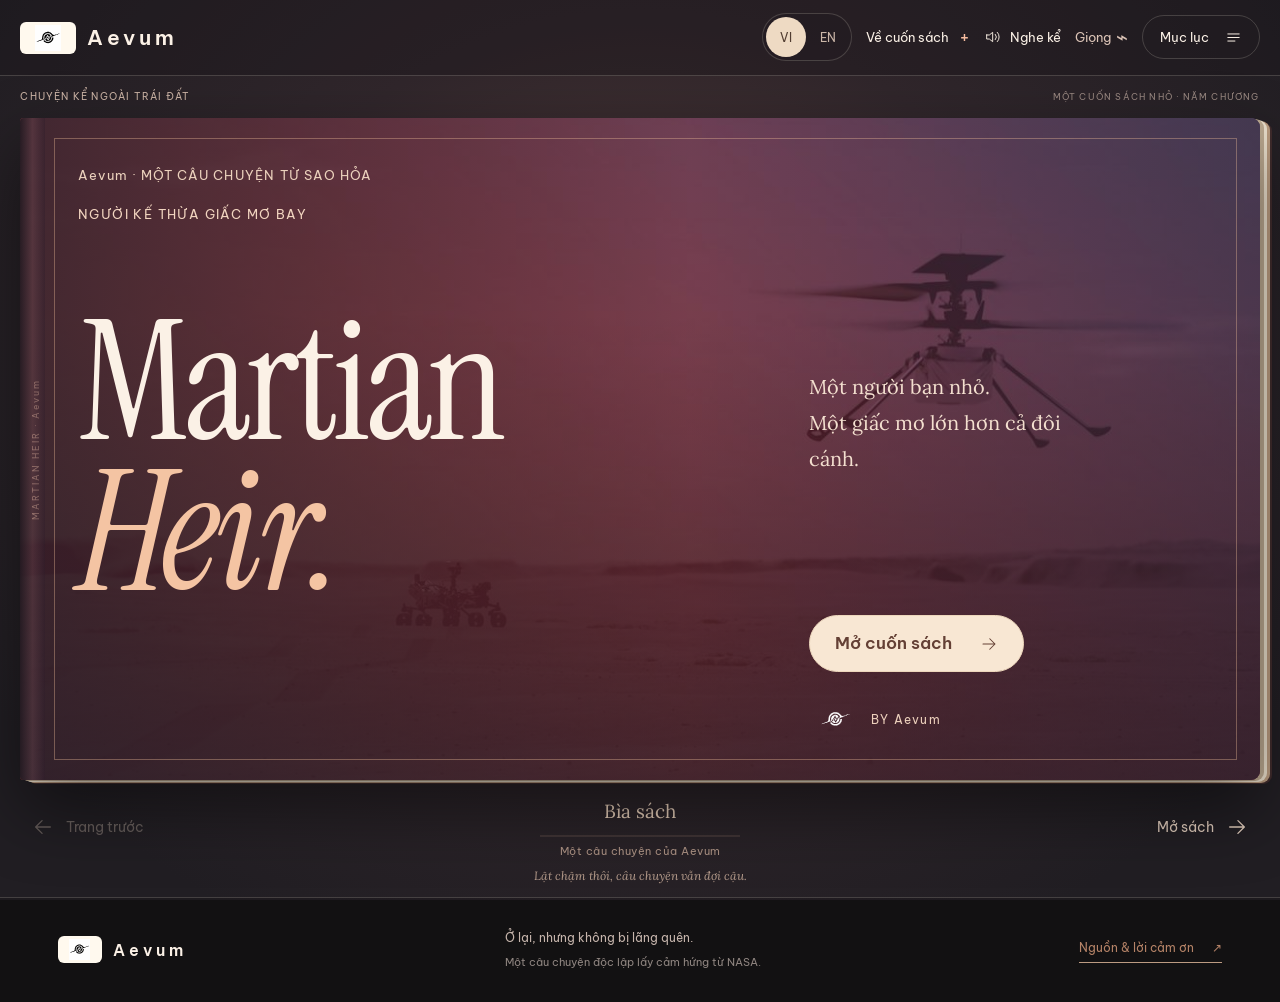
==== commit 4a163b07: "logo fixes" ====
--- a/index.html
+++ b/index.html
@@ -40,7 +40,7 @@
     <h1 id="main-title">Martian<br><em>Heir.</em></h1>
     <p class="cover-description"><!--i18n:t010-->Một người bạn nhỏ.<br><!--i18n:t011-->Một giấc mơ lớn hơn cả đôi cánh.</p>
     <a class="button cover-open" href="#contents"><!--i18n:t012-->Mở cuốn sách <svg class="icon"><use href="#arrow"/></svg></a>
-    <div class="cover-signature"><img src="assets/Aevum-logo.svg" alt="" width="55" height="30"><span><!--i18n:t013-->BY Aevum</span></div>
+    <div class="cover-signature"><img src="assets/aevum-logo.svg" alt="" width="55" height="30"><span><!--i18n:t013-->BY Aevum</span></div>
   </div><span class="cover-spine" aria-hidden="true">MARTIAN HEIR · Aevum</span>
 </section><section class="book-sheet book-contents" id="contents" data-book-page data-kind="contents" aria-labelledby="contents-heading">
   <div class="book-page book-frontispiece"><span class="page-running-head"><!--i18n:t014-->GỬI NHỮNG NGƯỜI BẠN THÍCH NGƯỚC NHÌN BẦU TRỜI</span><div class="frontispiece-content"><svg class="icon"><use href="#spark"/></svg><p class="dedication"><!--i18n:t015-->Có một người bạn nhỏ,<br><!--i18n:t016-->đã dám mơ <em><!--i18n:t017-->thật lớn.</em></p><p><!--i18n:t018-->Tên cậu ấy là Ingenuity. Nhỏ như một hộp cơm, nhẹ hơn nhiều chiếc cặp sách — vậy mà cậu ấy đã vượt hàng triệu ki-lô-mét để đến một thế giới khác.</p><p><!--i18n:t019-->Giờ thì, mình cùng mở câu chuyện nhé.</p><span class="dedication-signature"><!--i18n:t020-->Thân mến, Aevum</span></div><span class="paper-folio"><!--i18n:t021-->LỜI MỞ</span></div>
@@ -92,7 +92,7 @@
   <figure class="book-page book-illustration"><img src="assets/mars-flight.jpg" alt="Minh họa gợi nhớ những chuyến bay của Ingenuity trên Sao Hỏa." loading="lazy" data-i18n-alt="a019"><span class="illustration-wash"></span><div class="illustration-caption"><span><!--i18n:t104-->CHƯƠNG 05</span><p><!--i18n:t029-->Đôi cánh nghỉ ngơi, giấc mơ bay tiếp</p></div><figcaption><!--i18n:t034-->NASA / JPL-Caltech · Hình minh họa</figcaption><span class="image-folio" aria-hidden="true">23</span></figure>
   <article class="book-page book-prose story-step" tabindex="0" data-speech="Các kỹ sư chuẩn bị để tớ ở lại như một trạm thử nghiệm nhỏ, ghi dữ liệu ngay tại nơi mình đang đứng. Không còn bay cùng mẹ, nhưng những điều tớ đã học vẫn có thể giúp các nhà thám hiểm sau này. Gần ba năm. Bảy mươi hai chuyến bay. Mười bảy ki lô mét. Tớ từng chỉ là một câu hỏi: liệu có bay được không? Giờ thì chúng mình đã biết câu trả lời. Tớ ở lại Sao Hỏa nhé. Còn cậu, hãy mang giấc mơ của mình đi xa hơn." data-speech-vi="Các kỹ sư chuẩn bị để tớ ở lại như một trạm thử nghiệm nhỏ, ghi dữ liệu ngay tại nơi mình đang đứng. Không còn bay cùng mẹ, nhưng những điều tớ đã học vẫn có thể giúp các nhà thám hiểm sau này. Gần ba năm. Bảy mươi hai chuyến bay. Mười bảy ki lô mét. Tớ từng chỉ là một câu hỏi: liệu có bay được không? Giờ thì chúng mình đã biết câu trả lời. Tớ ở lại Sao Hỏa nhé. Còn cậu, hãy mang giấc mơ của mình đi xa hơn." data-speech-en="My engineers prepared me to stay as a little stationary testbed, recording information right where I stood. I would no longer fly alongside Mum, but what I had learned could still help future explorers. Almost three years. Seventy-two flights. Seventeen kilometres. Once, I was only a question: could a helicopter fly here? Now we know the answer. I’ll stay here on Mars, friend. You take your dream a little further." data-narrator="ingenuity"><span class="bookmark-ribbon" aria-hidden="true">05</span><span class="page-running-head">MARTIAN HEIR <span>·</span><!--i18n:t029--> Đôi cánh nghỉ ngơi, giấc mơ bay tiếp</span><p class="page-scene-label"><!--i18n:t111-->Ở LẠI SAO HỎA / GỬI ƯỚC MƠ ĐI XA</p><h2 id="page-heading-12" tabindex="-1"><!--i18n:t112-->Tớ ở lại Sao Hỏa nhé.<br><!--i18n:t113-->Còn cậu, hãy mang giấc mơ<br><em><!--i18n:t114-->của mình đi xa hơn.</em></h2><div class="page-story-text"><p><!--i18n:t115-->Các kỹ sư chuẩn bị để tớ ở lại như một trạm thử nghiệm nhỏ, ghi dữ liệu ngay tại nơi mình đang đứng. Không còn bay cùng mẹ, nhưng những điều tớ đã học vẫn có thể giúp các nhà thám hiểm sau này. Gần ba năm. Bảy mươi hai chuyến bay.</p><p><!--i18n:t116-->Mười bảy ki lô mét. Tớ từng chỉ là một câu hỏi: liệu có bay được không? Giờ thì chúng mình đã biết câu trả lời. Tớ ở lại Sao Hỏa nhé. Còn cậu, hãy mang giấc mơ của mình đi xa hơn.</p></div><div class="paper-wonder"><svg class="icon"><use href="#spark"></svg><span><!--i18n:t117-->Hẹn gặp cậu trong những khám phá tiếp theo.</span></div><footer class="paper-footer"><span><!--i18n:t041-->NHÓM Aevum</span><span>24</span></footer></article>
 </section><section class="book-sheet book-ending" id="last-page" data-book-page data-kind="ending" aria-labelledby="ending-heading"><div class="book-page ending-dedication"><span class="page-running-head"><!--i18n:t118-->KHÉP MỘT CUỐN SÁCH. MỞ MỘT GIẤC MƠ.</span><div class="ending-quote"><svg class="icon"><use href="#spark"/></svg><blockquote><!--i18n:t112-->Tớ ở lại Sao Hỏa nhé.<br><!--i18n:t113-->Còn cậu, hãy mang giấc mơ<br><em><!--i18n:t114-->của mình đi xa hơn.</em></blockquote><p><!--i18n:t119-->Một người bạn nhỏ đã bay 72 lần.<br><!--i18n:t120-->Biết đâu, một ngày nào đó, cậu sẽ viết nên câu chuyện tiếp theo.</p><span class="handwritten"><!--i18n:t121-->Hẹn gặp cậu giữa những vì sao.</span></div><span class="paper-folio">25</span></div><div class="book-page book-prose ending-page" tabindex="0"><span class="page-running-head"><!--i18n:t122-->DÀNH CHO NHÀ THÁM HIỂM ĐANG ĐỌC SÁCH</span><h2 id="ending-heading" tabindex="-1"><!--i18n:t123-->Còn <em><!--i18n:t124-->cậu</em><!--i18n:t125--> thì sao?<br><!--i18n:t126-->Giấc mơ của cậu là gì?</h2><p class="ending-intro"><!--i18n:t127-->Câu chuyện có thể khép lại, nhưng sự tò mò thì chưa. Mình cùng khám phá thêm nhé?</p><div class="paper-records"><div><strong>72</strong><span><!--i18n:t128-->chuyến bay</span></div><div><strong>17 <small>km</small></strong><span><!--i18n:t129-->đã đi qua</span></div></div><button class="paper-action" data-dialog="lab"><span><small><!--i18n:t130-->THỬ MỘT CHÚT NHÉ</small><!--i18n:t131-->Góc tò mò của chúng mình</span><svg class="icon"><use href="#arrow"/></svg></button><button class="paper-action" data-dialog="appendix"><span><small><!--i18n:t132-->LẬT LẠI NHỮNG DẤU MỐC</small><!--i18n:t133-->Nhật ký hành trình</span><svg class="icon"><use href="#arrow"/></svg></button><button class="paper-action" data-dialog="sources"><span><small><!--i18n:t134-->NHỮNG NGƯỜI LÀM NÊN CUỐN SÁCH</small><!--i18n:t135-->Nguồn & lời cảm ơn</span><svg class="icon"><use href="#arrow"/></svg></button><a class="paper-link close-book-link" href="#home"><!--i18n:t136-->Gấp sách lại <span>↶</span></a><footer class="paper-footer"><span><!--i18n:t137-->HẾT CHUYỆN, CHƯA HẾT ƯỚC MƠ</span><span>26</span></footer></div></section></div><nav class="book-navigation" aria-label="Lật trang sách" hidden data-i18n-aria-label="a020"><button id="book-prev" class="page-nav-button" aria-label="Về trang trước" data-i18n-aria-label="a021"><svg class="icon previous-arrow"><use href="#arrow"/></svg><span><!--i18n:t138-->Trang trước</span></button><div class="book-position"><p id="book-counter">Bìa sách</p><div class="book-progress-track" aria-hidden="true"><span id="book-progress-fill"></span></div><span id="book-chapter-label">Một câu chuyện của Aevum</span></div><button id="book-next" class="page-nav-button next-page-button"><span>Mở sách</span><svg class="icon"><use href="#arrow"/></svg></button></nav><p class="book-reading-hint"><!--i18n:t139-->Lật chậm thôi, câu chuyện vẫn đợi cậu. <span><!--i18n:t140-->← → để lật trang · Trên điện thoại, cậu có thể vuốt ngang.</span></p><p id="book-status" class="visually-hidden" role="status" aria-live="polite" aria-atomic="true"></p></section></main>
-<footer class="site-footer"><a class="wordmark" href="#home"><img class="team-logo" src="assets/Aevum-logo.svg" alt="Logo Aevum"> Aevum</a><p><!--i18n:t141-->Ở lại, nhưng không bị lãng quên.<br><span><!--i18n:t142-->Một câu chuyện độc lập lấy cảm hứng từ NASA.</span></p><button class="text-button" data-dialog="sources"><!--i18n:t135-->Nguồn & lời cảm ơn <span>↗</span></button></footer>
+<footer class="site-footer"><a class="wordmark" href="#home"><img class="team-logo" src="assets/aevum-logo.svg" alt="Logo Aevum"> Aevum</a><p><!--i18n:t141-->Ở lại, nhưng không bị lãng quên.<br><span><!--i18n:t142-->Một câu chuyện độc lập lấy cảm hứng từ NASA.</span></p><button class="text-button" data-dialog="sources"><!--i18n:t135-->Nguồn & lời cảm ơn <span>↗</span></button></footer>
 <div class="toast" id="toast" role="status" aria-live="polite"></div>
 <dialog id="chapters-dialog" class="chapters-dialog" aria-labelledby="chapters-title"><div class="dialog-topline"><span class="section-kicker"><!--i18n:t143-->MỤC LỤC CUỐN SÁCH</span><button class="close-button" data-close aria-label="Đóng mục lục" data-i18n-aria-label="a022"><svg class="icon"><use href="#close"/></svg></button></div><h2 id="chapters-title"><!--i18n:t144-->Cậu muốn mở<br><em><!--i18n:t145-->chương nào?</em></h2><nav aria-label="Các chương" data-i18n-aria-label="a023"><a href="#chapter-1"><span>01</span><div><!--i18n:t025-->Giấc mơ bay trên hành tinh đỏ<small><!--i18n:t146-->Một cú nhấc mình.  Một bầu trời mới. </small></div><svg class="icon"><use href="#arrow"/></svg></a><a href="#chapter-2"><span>02</span><div><!--i18n:t026-->Đôi mắt giữa đêm lạnh<small><!--i18n:t147-->Xa nhà thật xa.  Nhưng không một mình. </small></div><svg class="icon"><use href="#arrow"/></svg></a><a href="#chapter-3"><span>03</span><div><!--i18n:t027-->Những ngày tìm lại nhau<small><!--i18n:t148-->Có những ngày,  chờ cũng là dũng cảm. </small></div><svg class="icon"><use href="#arrow"/></svg></a><a href="#chapter-4"><span>04</span><div><!--i18n:t028-->Tìm một cách khác để bay<small><!--i18n:t149-->Khi một cách không được,  thử một cách khác nhé. </small></div><svg class="icon"><use href="#arrow"/></svg></a><a href="#chapter-5"><span>05</span><div><!--i18n:t029-->Đôi cánh nghỉ ngơi, giấc mơ bay tiếp<small><!--i18n:t150-->Tớ không bay nữa.  Nhưng giấc mơ thì có. </small></div><svg class="icon"><use href="#arrow"/></svg></a></nav><span class="dialog-endnote"><!--i18n:t151-->NĂM CHƯƠNG NHỎ. MỘT NGƯỜI BẠN THẬT PHI THƯỜNG.</span></dialog>
 <dialog id="fact-dialog" class="content-dialog" aria-labelledby="fact-title"><div class="dialog-topline"><span class="section-kicker"><!--i18n:t152-->MÌNH CÙNG TÌM HIỂU</span><button class="close-button" data-close aria-label="Đóng trang tìm hiểu" data-i18n-aria-label="a024"><svg class="icon"><use href="#close"/></svg></button></div><h2 id="fact-title"></h2><div id="fact-body"></div><button class="button button-outline" data-close><!--i18n:t153-->Kể tiếp nào <svg class="icon"><use href="#arrow"/></svg></button></dialog>
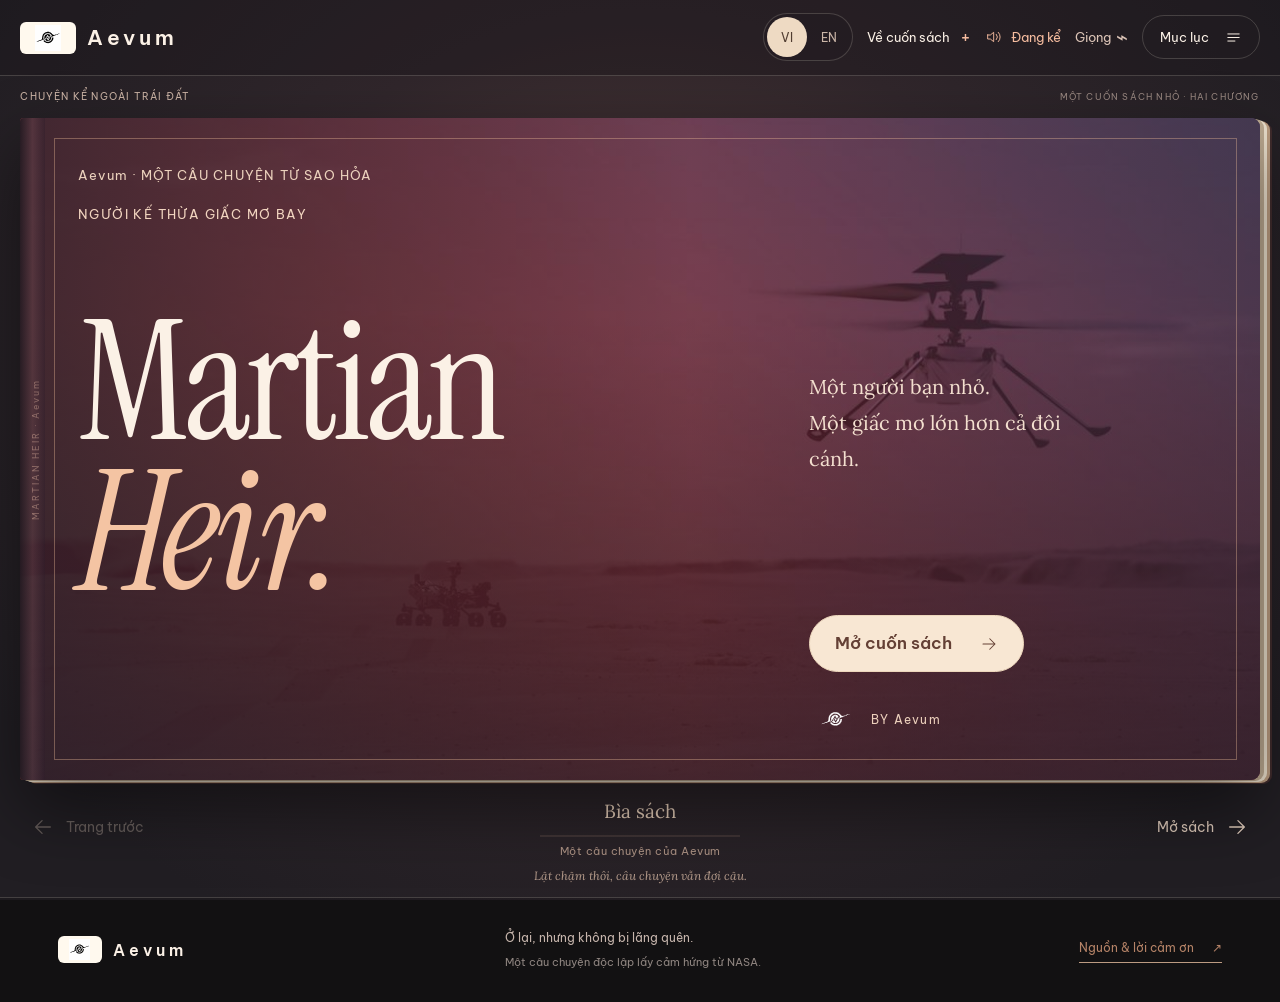
==== commit e4f5cb4c: "updates" ====
--- a/index.html
+++ b/index.html
@@ -32,7 +32,7 @@
       <button class="voice-settings-button" data-dialog="voice" aria-label="Chọn giọng và tốc độ kể" data-i18n-aria-label="a003"><!--i18n:t004-->Giọng <span>⌁</span></button><button class="chapter-toggle" data-dialog="chapters" aria-label="Mở mục lục câu chuyện" data-i18n-aria-label="a004"><span><!--i18n:t005-->Mục lục</span><svg class="icon"><use href="#menu"/></svg></button>
     </nav>
   </header>
-<main><section class="book-reader" id="reader" aria-label="Cuốn sách Martian Heir" tabindex="-1" data-i18n-aria-label="a005"><div class="reader-intro"><span><!--i18n:t006-->CHUYỆN KỂ NGOÀI TRÁI ĐẤT</span><span class="reader-edition"><!--i18n:t007-->MỘT CUỐN SÁCH NHỎ · NĂM CHƯƠNG</span></div><div class="book-spread" id="book-spread"><section class="book-sheet book-cover" id="home" data-book-page data-kind="cover" aria-labelledby="main-title">
+<main><section class="book-reader" id="reader" aria-label="Cuốn sách Martian Heir" tabindex="-1" data-i18n-aria-label="a005"><div class="reader-intro"><span><!--i18n:t006-->CHUYỆN KỂ NGOÀI TRÁI ĐẤT</span><span class="reader-edition"><!--i18n:t007-->MỘT CUỐN SÁCH NHỎ · HAI CHƯƠNG</span></div><div class="book-spread" id="book-spread"><section class="book-sheet book-cover" id="home" data-book-page data-kind="cover" aria-labelledby="main-title">
   <img class="cover-art" src="assets/mars-flight.jpg" alt="Minh họa Ingenuity bay trên bề mặt Sao Hỏa, Perseverance ở phía xa." fetchpriority="high" data-i18n-alt="a006">
   <div class="cover-shade"></div><div class="cover-frame" aria-hidden="true"></div>
   <div class="cover-content"><p class="cover-series"><!--i18n:t008-->Aevum · MỘT CÂU CHUYỆN TỪ SAO HỎA</p>
@@ -44,61 +44,85 @@
   </div><span class="cover-spine" aria-hidden="true">MARTIAN HEIR · Aevum</span>
 </section><section class="book-sheet book-contents" id="contents" data-book-page data-kind="contents" aria-labelledby="contents-heading">
   <div class="book-page book-frontispiece"><span class="page-running-head"><!--i18n:t014-->GỬI NHỮNG NGƯỜI BẠN THÍCH NGƯỚC NHÌN BẦU TRỜI</span><div class="frontispiece-content"><svg class="icon"><use href="#spark"/></svg><p class="dedication"><!--i18n:t015-->Có một người bạn nhỏ,<br><!--i18n:t016-->đã dám mơ <em><!--i18n:t017-->thật lớn.</em></p><p><!--i18n:t018-->Tên cậu ấy là Ingenuity. Nhỏ như một hộp cơm, nhẹ hơn nhiều chiếc cặp sách — vậy mà cậu ấy đã vượt hàng triệu ki-lô-mét để đến một thế giới khác.</p><p><!--i18n:t019-->Giờ thì, mình cùng mở câu chuyện nhé.</p><span class="dedication-signature"><!--i18n:t020-->Thân mến, Aevum</span></div><span class="paper-folio"><!--i18n:t021-->LỜI MỞ</span></div>
-  <div class="book-page book-prose contents-page" tabindex="0"><span class="page-running-head"><!--i18n:t022-->MỖI CHƯƠNG LÀ MỘT LẦN KHÁM PHÁ</span><h2 id="contents-heading" tabindex="-1"><!--i18n:t023-->Mình cùng<br><em><!--i18n:t024-->đi đâu nhỉ?</em></h2><nav class="paper-contents" aria-label="Mục lục trong sách" data-i18n-aria-label="a007"><a href="#chapter-1"><span class="contents-number">01</span><span><!--i18n:t025-->Giấc mơ bay trên hành tinh đỏ</span><span class="contents-dots" aria-hidden="true"></span><span class="contents-folio">01</span></a><a href="#chapter-2"><span class="contents-number">02</span><span><!--i18n:t026-->Đôi mắt giữa đêm lạnh</span><span class="contents-dots" aria-hidden="true"></span><span class="contents-folio">07</span></a><a href="#chapter-3"><span class="contents-number">03</span><span><!--i18n:t027-->Những ngày tìm lại nhau</span><span class="contents-dots" aria-hidden="true"></span><span class="contents-folio">13</span></a><a href="#chapter-4"><span class="contents-number">04</span><span><!--i18n:t028-->Tìm một cách khác để bay</span><span class="contents-dots" aria-hidden="true"></span><span class="contents-folio">17</span></a><a href="#chapter-5"><span class="contents-number">05</span><span><!--i18n:t029-->Đôi cánh nghỉ ngơi, giấc mơ bay tiếp</span><span class="contents-dots" aria-hidden="true"></span><span class="contents-folio">21</span></a></nav><p class="contents-note"><!--i18n:t030-->Cậu có thể lật từng trang, hoặc mở ngay chương mình tò mò nhất.</p><a class="paper-link" href="#chapter-1"><!--i18n:t031-->Bắt đầu từ trang đầu tiên <span>→</span></a><span class="paper-folio"><!--i18n:t032-->MỤC LỤC</span></div></section><section class="book-sheet story-spread" id="chapter-1" data-book-page data-kind="story" data-chapter="1" data-scene="1" aria-labelledby="page-heading-1">
-  <figure class="book-page book-illustration"><img src="assets/mars-flight.jpg" alt="Minh họa Ingenuity bay trên bề mặt Sao Hỏa." loading="lazy" data-i18n-alt="a008"><span class="illustration-wash"></span><div class="illustration-caption"><span><!--i18n:t033-->KHOẢNH KHẮC ĐẦU TIÊN</span><blockquote class="illustration-quote" lang="en">“We can now say that human beings have flown a rotorcraft on another planet.”</blockquote><cite>MiMi Aung · NASA / JPL · 19.04.2021</cite></div><figcaption><!--i18n:t034-->NASA / JPL-Caltech · Hình minh họa</figcaption><span class="image-folio" aria-hidden="true">01</span></figure>
-  <article class="book-page book-prose story-step" tabindex="0" data-speech="Ngày mười chín tháng tư năm hai nghìn không trăm hai mươi mốt. Tại phòng điều khiển JPL, mọi người chờ đợi những tín hiệu từ Sao Hỏa. Rồi MiMi Aung xác nhận: con người đã đưa một trực thăng bay trên hành tinh khác. Nhỏ bé giữa mênh mông cát đỏ, Ingenuity vừa nhấc mình lên. Nhưng để hiểu khoảnh khắc ấy, chúng mình hãy quay ngược thời gian nhé." data-speech-vi="Ngày mười chín tháng tư năm hai nghìn không trăm hai mươi mốt. Tại phòng điều khiển JPL, mọi người chờ đợi những tín hiệu từ Sao Hỏa. Rồi MiMi Aung xác nhận: con người đã đưa một trực thăng bay trên hành tinh khác. Nhỏ bé giữa mênh mông cát đỏ, Ingenuity vừa nhấc mình lên. Nhưng để hiểu khoảnh khắc ấy, chúng mình hãy quay ngược thời gian nhé." data-speech-en="April nineteenth, twenty twenty-one. At JPL mission control, everyone was waiting for a message from Mars. Then MiMi Aung confirmed it: humans had flown a helicopter on another planet. Tiny against the great red landscape, Ingenuity had lifted off the ground. But to understand that moment, let’s turn back the clock together." data-narrator="guide"><span class="bookmark-ribbon" aria-hidden="true">01</span><span class="page-running-head">MARTIAN HEIR <span>·</span><!--i18n:t025--> Giấc mơ bay trên hành tinh đỏ</span><p class="page-scene-label"><!--i18n:t035-->19.04.2021 / PHÒNG ĐIỀU KHIỂN JPL</p><h2 id="page-heading-1" tabindex="-1"><!--i18n:t036-->Cả căn phòng<br><!--i18n:t037-->nín thở. Rồi vỡ òa.</h2><div class="page-story-text"><p><!--i18n:t038-->Ngày mười chín tháng tư năm hai nghìn không trăm hai mươi mốt. Tại phòng điều khiển JPL, mọi người chờ đợi những tín hiệu từ Sao Hỏa.</p><p><!--i18n:t039-->Rồi MiMi Aung xác nhận: con người đã đưa một trực thăng bay trên hành tinh khác. Nhỏ bé giữa mênh mông cát đỏ, Ingenuity vừa nhấc mình lên. Nhưng để hiểu khoảnh khắc ấy, chúng mình hãy quay ngược thời gian nhé.</p></div><div class="paper-wonder"><svg class="icon"><use href="#spark"></svg><span><!--i18n:t040-->Một chiếc trực thăng nhỏ đã đến đây bằng cách nào?</span></div><footer class="paper-footer"><span><!--i18n:t041-->NHÓM Aevum</span><span>02</span></footer></article>
+  <div class="book-page book-prose contents-page" tabindex="0"><span class="page-running-head"><!--i18n:t022-->MỖI CHƯƠNG LÀ MỘT LẦN KHÁM PHÁ</span><h2 id="contents-heading" tabindex="-1"><!--i18n:t023-->Mình cùng<br><em><!--i18n:t024-->đi đâu nhỉ?</em></h2><nav class="paper-contents" aria-label="Mục lục trong sách" data-i18n-aria-label="a007"><a href="#chapter-1"><span class="contents-number">01</span><span><!--i18n:t025-->Giấc mơ bay trên hành tinh đỏ</span><span class="contents-dots" aria-hidden="true"></span><span class="contents-folio" data-start-spread="1">01</span></a><a href="#chapter-2"><span class="contents-number">02</span><span><!--i18n:t026-->Hành trình vượt giới hạn trên Sao Hỏa</span><span class="contents-dots" aria-hidden="true"></span><span class="contents-folio" data-start-spread="10">19</span></a></nav><p class="contents-note"><!--i18n:t030-->Cậu có thể lật từng trang, hoặc mở ngay chương mình tò mò nhất.</p><a class="paper-link" href="#chapter-1"><!--i18n:t031-->Bắt đầu từ trang đầu tiên <span>→</span></a><span class="paper-folio"><!--i18n:t032-->MỤC LỤC</span></div></section><section class="book-sheet story-spread" id="chapter-1" data-book-page data-kind="story" data-chapter="1" data-scene="1" aria-labelledby="page-heading-1">
+  <figure class="book-page book-illustration"><img src="assets/mars-flight.jpg" alt="Cả căn phòng vỡ òa. · Ảnh minh họa của NASA." data-i18n-alt="a101" loading="lazy"><span class="illustration-wash"></span><div class="illustration-caption"><span><!--i18n:t025-->Giấc mơ bay trên hành tinh đỏ</span><p><!--i18n:t410-->Cả căn phòng vỡ òa.</p></div><figcaption><!--i18n:t417-->NASA / JPL-Caltech · Hình minh họa</figcaption><span class="image-folio" aria-hidden="true">01</span></figure>
+  <article class="book-page book-prose story-step" tabindex="0" data-speech="Ngày 19 tháng 4 năm 2021, tại phòng điều khiển JPL, MiMi Aung, giám đốc dự án Ingenuity, bật dậy khỏi ghế. Sau những phút chờ đợi, dữ liệu đã xác nhận điều cả đội mong đợi. “Giờ đây, chúng ta có thể khẳng định rằng con người đã thực hiện được chuyến bay bằng trực thăng trên một hành tinh khác.”" data-speech-vi="Ngày 19 tháng 4 năm 2021, tại phòng điều khiển JPL, MiMi Aung, giám đốc dự án Ingenuity, bật dậy khỏi ghế. Sau những phút chờ đợi, dữ liệu đã xác nhận điều cả đội mong đợi. “Giờ đây, chúng ta có thể khẳng định rằng con người đã thực hiện được chuyến bay bằng trực thăng trên một hành tinh khác.”" data-speech-en="On April 19, 2021, at JPL mission control, Ingenuity project manager MiMi Aung leaped from her chair. After an anxious wait, the data confirmed what the team had hoped for. “We can now say that human beings have flown a rotorcraft on another planet.”" data-narrator="guide"><span class="bookmark-ribbon" aria-hidden="true">01</span><span class="page-running-head">MARTIAN HEIR · <!--i18n:t025-->Giấc mơ bay trên hành tinh đỏ</span><p class="page-scene-label"><!--i18n:t411-->19.04.2021 · PHÒNG ĐIỀU KHIỂN JPL</p><h2 id="page-heading-1" tabindex="-1"><!--i18n:t410-->Cả căn phòng vỡ òa.</h2><div class="page-story-text"><p><!--i18n:t412-->Ngày 19 tháng 4 năm 2021, tại phòng điều khiển JPL, MiMi Aung, giám đốc dự án Ingenuity, bật dậy khỏi ghế. Sau những phút chờ đợi, dữ liệu đã xác nhận điều cả đội mong đợi.</p><p><!--i18n:t413-->“Giờ đây, chúng ta có thể khẳng định rằng con người đã thực hiện được chuyến bay bằng trực thăng trên một hành tinh khác.”</p></div><p class="story-context-note"><!--i18n:t416-->Câu nói của MiMi Aung được dịch sang tiếng Việt; nguyên văn có trong bản tiếng Anh.</p><footer class="paper-footer"><span><!--i18n:t041-->NHÓM Aevum</span><span>02</span></footer></article>
 </section>
 <section class="book-sheet story-spread" id="scene-2" data-book-page data-kind="story" data-chapter="1" data-scene="2" aria-labelledby="page-heading-2">
-  <figure class="book-page book-illustration"><img src="assets/doc-landing.png" alt="NASA / JPL-Caltech · Perseverance hạ cánh, " loading="lazy" data-i18n-alt="a009"><span class="illustration-wash"></span><div class="illustration-caption"><span><!--i18n:t042-->CHƯƠNG 01</span><p><!--i18n:t025-->Giấc mơ bay trên hành tinh đỏ</p></div><figcaption><!--i18n:t043-->NASA / JPL-Caltech · Perseverance hạ cánh, </figcaption><span class="image-folio" aria-hidden="true">03</span></figure>
-  <article class="book-page book-prose story-step" tabindex="0" data-speech="Hãy trở về tháng hai năm hai nghìn không trăm hai mươi mốt. Sau khoảng bảy tháng du hành, xe tự hành Perseverance đến Sao Hỏa, mang Ingenuity dưới bụng. Không khí loãng khiến việc giảm tốc rất khó. Sau tấm chắn nhiệt và dù, một tầng hạ cánh dùng động cơ để chậm lại. Rồi ba sợi dây cáp nhẹ nhàng hạ rover xuống mặt đất. Màn đu dây ấy có tên Sky Crane." data-speech-vi="Hãy trở về tháng hai năm hai nghìn không trăm hai mươi mốt. Sau khoảng bảy tháng du hành, xe tự hành Perseverance đến Sao Hỏa, mang Ingenuity dưới bụng. Không khí loãng khiến việc giảm tốc rất khó. Sau tấm chắn nhiệt và dù, một tầng hạ cánh dùng động cơ để chậm lại. Rồi ba sợi dây cáp nhẹ nhàng hạ rover xuống mặt đất. Màn đu dây ấy có tên Sky Crane." data-speech-en="Let’s go back to February, twenty twenty-one. After about seven months in space, the Perseverance rover arrived at Mars with Ingenuity tucked underneath. The thin air made slowing down very difficult. After the heat shield and parachute had done their jobs, a rocket-powered landing stage slowed the rover further. Then three cables gently lowered it to the ground. This extraordinary manoeuvre was called Sky Crane." data-narrator="guide"><span class="bookmark-ribbon" aria-hidden="true">01</span><span class="page-running-head">MARTIAN HEIR <span>·</span><!--i18n:t025--> Giấc mơ bay trên hành tinh đỏ</span><p class="page-scene-label"><!--i18n:t044-->QUAY NGƯỢC THỜI GIAN / 18.02.2021</p><h2 id="page-heading-2" tabindex="-1"><!--i18n:t045-->Một chuyến “đu dây”<br><!--i18n:t046-->để chạm vào Sao Hỏa.</h2><div class="page-story-text"><p><!--i18n:t047-->Hãy trở về tháng hai năm hai nghìn không trăm hai mươi mốt. Sau khoảng bảy tháng du hành, xe tự hành Perseverance đến Sao Hỏa, mang Ingenuity dưới bụng. Không khí loãng khiến việc giảm tốc rất khó.</p><p><!--i18n:t048-->Sau tấm chắn nhiệt và dù, một tầng hạ cánh dùng động cơ để chậm lại. Rồi ba sợi dây cáp nhẹ nhàng hạ rover xuống mặt đất. Màn đu dây ấy có tên Sky Crane.</p></div><button class="text-button" data-fact="landing"><!--i18n:t049-->Cùng tìm hiểu nhé <span>↗</span></button><footer class="paper-footer"><span><!--i18n:t041-->NHÓM Aevum</span><span>04</span></footer></article>
+  <figure class="book-page book-illustration"><img src="assets/mars-flight.jpg" alt="Một chiếc trực thăng. Một trang lịch sử. · Ảnh minh họa của NASA." data-i18n-alt="a102" loading="lazy"><span class="illustration-wash"></span><div class="illustration-caption"><span><!--i18n:t025-->Giấc mơ bay trên hành tinh đỏ</span><p><!--i18n:t420-->Một chiếc trực thăng. Một trang lịch sử.</p></div><figcaption><!--i18n:t427-->NASA / JPL-Caltech · Hình minh họa</figcaption><span class="image-folio" aria-hidden="true">03</span></figure>
+  <article class="book-page book-prose story-step" tabindex="0" data-speech="Khi bà cất lời, dữ liệu đã mang về hình ảnh từ một thế giới cách Trái Đất gần 300 triệu ki-lô-mét: chiếc trực thăng nhỏ mang tên Ingenuity đã lơ lửng trên bề mặt Sao Hỏa, giữa bầu trời đỏ lặng im." data-speech-vi="Khi bà cất lời, dữ liệu đã mang về hình ảnh từ một thế giới cách Trái Đất gần 300 triệu ki-lô-mét: chiếc trực thăng nhỏ mang tên Ingenuity đã lơ lửng trên bề mặt Sao Hỏa, giữa bầu trời đỏ lặng im." data-speech-en="As she spoke, data had brought news from a world nearly 300 million kilometers away: a tiny helicopter named Ingenuity had hovered above the Martian surface, in the silent red sky." data-narrator="guide"><span class="bookmark-ribbon" aria-hidden="true">01</span><span class="page-running-head">MARTIAN HEIR · <!--i18n:t025-->Giấc mơ bay trên hành tinh đỏ</span><p class="page-scene-label"><!--i18n:t421-->CẢNH 1 · TRÊN BẦU TRỜI SAO HỎA</p><h2 id="page-heading-2" tabindex="-1"><!--i18n:t420-->Một chiếc trực thăng. Một trang lịch sử.</h2><div class="page-story-text"><p><!--i18n:t422-->Khi bà cất lời, dữ liệu đã mang về hình ảnh từ một thế giới cách Trái Đất gần 300 triệu ki-lô-mét: chiếc trực thăng nhỏ mang tên Ingenuity đã lơ lửng trên bề mặt Sao Hỏa, giữa bầu trời đỏ lặng im.</p></div><p class="story-context-note"><!--i18n:t426-->Tín hiệu từ Sao Hỏa cần thời gian để tới Trái Đất. Cả đội đang xác nhận một chuyến bay đã diễn ra, không theo dõi trực tiếp.</p><footer class="paper-footer"><span><!--i18n:t041-->NHÓM Aevum</span><span>04</span></footer></article>
 </section>
-<section class="book-sheet story-spread" id="scene-3" data-book-page data-kind="story" data-chapter="1" data-scene="3" aria-labelledby="page-heading-3">
-  <figure class="book-page book-illustration"><img src="assets/doc-ingenuity.png" alt="NASA / JPL-Caltech · Ảnh Ingenuity từ tài liệu nhóm" loading="lazy" data-i18n-alt="a010"><span class="illustration-wash"></span><div class="illustration-caption"><span><!--i18n:t042-->CHƯƠNG 01</span><p><!--i18n:t025-->Giấc mơ bay trên hành tinh đỏ</p></div><figcaption><!--i18n:t050-->NASA / JPL-Caltech · Ảnh Ingenuity từ tài liệu nhóm</figcaption><span class="image-folio" aria-hidden="true">05</span></figure>
-  <article class="book-page book-prose story-step" tabindex="0" data-speech="Chào cậu! Tớ là Ingenuity. Cậu thấy hình dáng của tớ có hơi lạ không? Một chiếc hộp nhỏ, bốn cái chân mảnh, và đôi cánh quay tít phía trên. Bên cạnh mẹ Perseverance to gần bằng ô tô, tớ chỉ nặng một phẩy tám ki lô gam thôi. Đem một trực thăng đến Sao Hỏa từng là một ý tưởng rất mạo hiểm. Nhưng các kỹ sư đã cho tớ cơ hội. Mẹ đặt tớ xuống mặt đất, rồi lùi ra xa. Từ lúc ấy, tớ phải tự mình học cách bay." data-speech-vi="Chào cậu! Tớ là Ingenuity. Cậu thấy hình dáng của tớ có hơi lạ không? Một chiếc hộp nhỏ, bốn cái chân mảnh, và đôi cánh quay tít phía trên. Bên cạnh mẹ Perseverance to gần bằng ô tô, tớ chỉ nặng một phẩy tám ki lô gam thôi. Đem một trực thăng đến Sao Hỏa từng là một ý tưởng rất mạo hiểm. Nhưng các kỹ sư đã cho tớ cơ hội. Mẹ đặt tớ xuống mặt đất, rồi lùi ra xa. Từ lúc ấy, tớ phải tự mình học cách bay." data-speech-en="Hello, friend! I’m Ingenuity. Do you think I look a little unusual? A small box, four spindly legs, and spinning blades above my head. Beside my car-sized mum, Perseverance, I’m tiny: just one point eight kilograms. Bringing a helicopter to Mars had once seemed like a very risky idea. But my engineers gave me a chance. Mum placed me on the ground and rolled away. From that moment, I had to learn to fly on my own." data-narrator="ingenuity"><span class="bookmark-ribbon" aria-hidden="true">01</span><span class="page-running-head">MARTIAN HEIR <span>·</span><!--i18n:t025--> Giấc mơ bay trên hành tinh đỏ</span><p class="page-scene-label"><!--i18n:t051-->TỪ ĐÂY, ĐỂ TỚ KỂ CẬU NGHE…</p><h2 id="page-heading-3" tabindex="-1"><!--i18n:t052-->Chào cậu!<br><!--i18n:t053-->Tớ là Ingenuity.</h2><div class="page-story-text"><p><!--i18n:t054-->Chào cậu! Tớ là Ingenuity. Cậu thấy hình dáng của tớ có hơi lạ không? Một chiếc hộp nhỏ, bốn cái chân mảnh, và đôi cánh quay tít phía trên.</p><p><!--i18n:t055-->Bên cạnh mẹ Perseverance to gần bằng ô tô, tớ chỉ nặng một phẩy tám ki lô gam thôi. Đem một trực thăng đến Sao Hỏa từng là một ý tưởng rất mạo hiểm. Nhưng các kỹ sư đã cho tớ cơ hội. Mẹ đặt tớ xuống mặt đất, rồi lùi ra xa. Từ lúc ấy, tớ phải tự mình học cách bay.</p></div><div class="paper-wonder"><svg class="icon"><use href="#spark"></svg><span><!--i18n:t056-->Nếu là tớ, cậu có hồi hộp không?</span></div><footer class="paper-footer"><span><!--i18n:t041-->NHÓM Aevum</span><span>06</span></footer></article>
+<section class="book-sheet story-spread" id="two-months-earlier" data-book-page data-kind="story" data-chapter="1" data-scene="3" aria-labelledby="page-heading-3">
+  <figure class="book-page book-illustration"><img src="assets/doc-landing.png" alt="Hai tháng trước… · Ảnh minh họa của NASA." data-i18n-alt="a103" loading="lazy"><span class="illustration-wash"></span><div class="illustration-caption"><span><!--i18n:t025-->Giấc mơ bay trên hành tinh đỏ</span><p><!--i18n:t430-->Hai tháng trước…</p></div><figcaption><!--i18n:t437-->NASA / JPL-Caltech · Tư liệu minh họa</figcaption><span class="image-folio" aria-hidden="true">05</span></figure>
+  <article class="book-page book-prose story-step" tabindex="0" data-speech="Để hiểu khoảnh khắc ấy, mình cùng quay lại ngày Ingenuity đặt chân đến Sao Hỏa nhé. Ngày 18 tháng 2 năm 2021. Sau khoảng bảy tháng du hành từ Trái Đất, Perseverance cùng người bạn nhỏ đã tới hành tinh đỏ. Chuyến bay đầu tiên vẫn còn ở phía trước." data-speech-vi="Để hiểu khoảnh khắc ấy, mình cùng quay lại ngày Ingenuity đặt chân đến Sao Hỏa nhé. Ngày 18 tháng 2 năm 2021. Sau khoảng bảy tháng du hành từ Trái Đất, Perseverance cùng người bạn nhỏ đã tới hành tinh đỏ. Chuyến bay đầu tiên vẫn còn ở phía trước." data-speech-en="To understand that moment, let’s go back to the day Ingenuity arrived on Mars. February 18, 2021. After about seven months traveling from Earth, Perseverance and its little companion reached the Red Planet. The first flight was still to come." data-narrator="guide"><span class="bookmark-ribbon" aria-hidden="true">01</span><span class="page-running-head">MARTIAN HEIR · <!--i18n:t025-->Giấc mơ bay trên hành tinh đỏ</span><p class="page-scene-label"><!--i18n:t431-->QUAY NGƯỢC THỜI GIAN · 18.02.2021</p><h2 id="page-heading-3" tabindex="-1"><!--i18n:t430-->Hai tháng trước…</h2><div class="page-story-text"><p><!--i18n:t432-->Để hiểu khoảnh khắc ấy, mình cùng quay lại ngày Ingenuity đặt chân đến Sao Hỏa nhé.</p><p><!--i18n:t433-->Ngày 18 tháng 2 năm 2021. Sau khoảng bảy tháng du hành từ Trái Đất, Perseverance cùng người bạn nhỏ đã tới hành tinh đỏ. Chuyến bay đầu tiên vẫn còn ở phía trước.</p></div><footer class="paper-footer"><span><!--i18n:t041-->NHÓM Aevum</span><span>06</span></footer></article>
 </section>
-<section class="book-sheet story-spread" id="chapter-2" data-book-page data-kind="story" data-chapter="2" data-scene="4" aria-labelledby="page-heading-4">
-  <figure class="book-page book-illustration"><img src="assets/mars-surface.jpg" alt="Minh họa Ingenuity trên bề mặt Sao Hỏa." loading="lazy" data-i18n-alt="a011"><span class="illustration-wash"></span><div class="illustration-caption"><span><!--i18n:t057-->CHƯƠNG 02</span><p><!--i18n:t026-->Đôi mắt giữa đêm lạnh</p></div><figcaption><!--i18n:t034-->NASA / JPL-Caltech · Hình minh họa</figcaption><span class="image-folio" aria-hidden="true">07</span></figure>
-  <article class="book-page book-prose story-step" tabindex="0" data-speech="Cậu có từng nhớ nhà khi đi xa chưa? Tớ thì ở xa Trái Đất đến mức một tín hiệu phải mất nhiều phút mới tới nơi. Mỗi đêm, trời có thể lạnh khoảng âm chín mươi độ C. Tớ phải giữ ấm những linh kiện nhỏ bên trong mình. May mà vẫn có mẹ Perseverance ở gần. Mẹ chuyển những lời nhắn của tớ về cho các kỹ sư. Xa nhà thật đấy, nhưng tớ không hoàn toàn một mình." data-speech-vi="Cậu có từng nhớ nhà khi đi xa chưa? Tớ thì ở xa Trái Đất đến mức một tín hiệu phải mất nhiều phút mới tới nơi. Mỗi đêm, trời có thể lạnh khoảng âm chín mươi độ C. Tớ phải giữ ấm những linh kiện nhỏ bên trong mình. May mà vẫn có mẹ Perseverance ở gần. Mẹ chuyển những lời nhắn của tớ về cho các kỹ sư. Xa nhà thật đấy, nhưng tớ không hoàn toàn một mình." data-speech-en="Have you ever missed home when you were far away? I’m so far from Earth that even a radio message takes many minutes to get there. At night, it can be around minus ninety degrees Celsius. I have to keep my little electronic parts warm. Luckily, Mum Perseverance is nearby. She passes my messages back to the engineers on Earth. I’m a long way from home, but I’m not completely alone." data-narrator="ingenuity"><span class="bookmark-ribbon" aria-hidden="true">02</span><span class="page-running-head">MARTIAN HEIR <span>·</span><!--i18n:t026--> Đôi mắt giữa đêm lạnh</span><p class="page-scene-label"><!--i18n:t058-->ĐÊM ĐẦU TIÊN / MỘT CHIẾC HỘP NHỎ GIỮ ẤM</p><h2 id="page-heading-4" tabindex="-1"><!--i18n:t059-->Khi Mặt Trời đi ngủ,<br><!--i18n:t060-->tớ phải thật kiên cường.</h2><div class="page-story-text"><p><!--i18n:t061-->Cậu có từng nhớ nhà khi đi xa chưa? Tớ thì ở xa Trái Đất đến mức một tín hiệu phải mất nhiều phút mới tới nơi. Mỗi đêm, trời có thể lạnh khoảng âm chín mươi độ C.</p><p><!--i18n:t062-->Tớ phải giữ ấm những linh kiện nhỏ bên trong mình. May mà vẫn có mẹ Perseverance ở gần. Mẹ chuyển những lời nhắn của tớ về cho các kỹ sư. Xa nhà thật đấy, nhưng tớ không hoàn toàn một mình.</p></div><div class="paper-wonder"><svg class="icon"><use href="#spark"></svg><span><!--i18n:t063-->Cậu sẽ mang điều gì để thấy bớt nhớ nhà?</span></div><button class="text-button" data-fact="cold"><!--i18n:t049-->Cùng tìm hiểu nhé <span>↗</span></button><footer class="paper-footer"><span><!--i18n:t041-->NHÓM Aevum</span><span>08</span></footer></article>
+<section class="book-sheet story-spread" id="arrival" data-book-page data-kind="story" data-chapter="1" data-scene="4" aria-labelledby="page-heading-4">
+  <figure class="book-page book-illustration"><img src="assets/doc-landing.png" alt="Một chỗ ngồi thật đặc biệt. · Ảnh minh họa của NASA." data-i18n-alt="a104" loading="lazy"><span class="illustration-wash"></span><div class="illustration-caption"><span><!--i18n:t025-->Giấc mơ bay trên hành tinh đỏ</span><p><!--i18n:t440-->Một chỗ ngồi thật đặc biệt.</p></div><figcaption><!--i18n:t447-->NASA / JPL-Caltech · Tư liệu minh họa</figcaption><span class="image-folio" aria-hidden="true">07</span></figure>
+  <article class="book-page book-prose story-step" tabindex="0" data-speech="Nằm gọn dưới bụng xe tự hành Perseverance, Ingenuity tới Sao Hỏa như một hành khách nhỏ đi nhờ. Chưa từng có chiếc trực thăng nào được đưa đến bề mặt một hành tinh khác như thế. Trong suốt hành trình, Perseverance mang theo và bảo vệ chiếc trực thăng. Nhưng trước khi Ingenuity có thể dang cánh, cả hai phải vượt qua thử thách hạ cánh." data-speech-vi="Nằm gọn dưới bụng xe tự hành Perseverance, Ingenuity tới Sao Hỏa như một hành khách nhỏ đi nhờ. Chưa từng có chiếc trực thăng nào được đưa đến bề mặt một hành tinh khác như thế. Trong suốt hành trình, Perseverance mang theo và bảo vệ chiếc trực thăng. Nhưng trước khi Ingenuity có thể dang cánh, cả hai phải vượt qua thử thách hạ cánh." data-speech-en="Tucked away beneath the belly of the Perseverance rover, Ingenuity arrived on Mars as an attached payload. No helicopter had ever been delivered to the surface of another planet before. Throughout the journey, Perseverance carried and protected the little helicopter. Before Ingenuity could spread its wings, they both had to survive the landing." data-narrator="guide"><span class="bookmark-ribbon" aria-hidden="true">01</span><span class="page-running-head">MARTIAN HEIR · <!--i18n:t025-->Giấc mơ bay trên hành tinh đỏ</span><p class="page-scene-label"><!--i18n:t441-->CẢNH 2 · HÀNH KHÁCH DƯỚI BỤNG ROVER</p><h2 id="page-heading-4" tabindex="-1"><!--i18n:t440-->Một chỗ ngồi thật đặc biệt.</h2><div class="page-story-text"><p><!--i18n:t442-->Nằm gọn dưới bụng xe tự hành Perseverance, Ingenuity tới Sao Hỏa như một hành khách nhỏ đi nhờ. Chưa từng có chiếc trực thăng nào được đưa đến bề mặt một hành tinh khác như thế.</p><p><!--i18n:t443-->Trong suốt hành trình, Perseverance mang theo và bảo vệ chiếc trực thăng. Nhưng trước khi Ingenuity có thể dang cánh, cả hai phải vượt qua thử thách hạ cánh.</p></div><footer class="paper-footer"><span><!--i18n:t041-->NHÓM Aevum</span><span>08</span></footer></article>
 </section>
-<section class="book-sheet story-spread" id="scene-5" data-book-page data-kind="story" data-chapter="2" data-scene="5" aria-labelledby="page-heading-5">
-  <figure class="book-page book-illustration"><img src="assets/doc-navcam.png" alt="NASA / JPL-Caltech · Ảnh camera định vị từ tài liệu nhóm" loading="lazy" data-i18n-alt="a012"><span class="illustration-wash"></span><div class="illustration-caption"><span><!--i18n:t057-->CHƯƠNG 02</span><p><!--i18n:t026-->Đôi mắt giữa đêm lạnh</p></div><figcaption><!--i18n:t064-->NASA / JPL-Caltech · Ảnh camera định vị từ tài liệu nhóm</figcaption><span class="image-folio" aria-hidden="true">09</span></figure>
-  <article class="book-page book-prose story-step" tabindex="0" data-speech="Tớ nhìn thế giới bằng hai con mắt rất khác nhau. Một con mắt đen trắng luôn nhìn xuống đất để giúp tớ biết mình đang di chuyển ra sao. Con mắt màu thì lưu lại những cảnh đẹp cho mọi người ở Trái Đất. Cậu thấy những viên đá kia không? Với cậu, chúng là đá. Với tớ, chúng còn là những dấu mốc chỉ đường." data-speech-vi="Tớ nhìn thế giới bằng hai con mắt rất khác nhau. Một con mắt đen trắng luôn nhìn xuống đất để giúp tớ biết mình đang di chuyển ra sao. Con mắt màu thì lưu lại những cảnh đẹp cho mọi người ở Trái Đất. Cậu thấy những viên đá kia không? Với cậu, chúng là đá. Với tớ, chúng còn là những dấu mốc chỉ đường." data-speech-en="I see the world through two very different eyes. A black-and-white eye looks down at the ground to help me work out how I’m moving. My colour eye saves beautiful views for everyone back on Earth. Can you see those rocks? To you, they might just be rocks. To me, they are little landmarks showing me the way." data-narrator="ingenuity"><span class="bookmark-ribbon" aria-hidden="true">02</span><span class="page-running-head">MARTIAN HEIR <span>·</span><!--i18n:t026--> Đôi mắt giữa đêm lạnh</span><p class="page-scene-label"><!--i18n:t065-->HAI CHIẾC MÁY ẢNH / HAI CÁCH NHÌN THẾ GIỚI</p><h2 id="page-heading-5" tabindex="-1"><!--i18n:t066-->Một mắt tìm đường.<br><!--i18n:t067-->Một mắt giữ kỷ niệm.</h2><div class="page-story-text"><p><!--i18n:t068-->Tớ nhìn thế giới bằng hai con mắt rất khác nhau. Một con mắt đen trắng luôn nhìn xuống đất để giúp tớ biết mình đang di chuyển ra sao. Con mắt màu thì lưu lại những cảnh đẹp cho mọi người ở Trái Đất.</p><p><!--i18n:t069-->Cậu thấy những viên đá kia không? Với cậu, chúng là đá. Với tớ, chúng còn là những dấu mốc chỉ đường.</p></div><button class="text-button" data-fact="eyes"><!--i18n:t049-->Cùng tìm hiểu nhé <span>↗</span></button><footer class="paper-footer"><span><!--i18n:t041-->NHÓM Aevum</span><span>10</span></footer></article>
+<section class="book-sheet story-spread" id="sky-crane" data-book-page data-kind="story" data-chapter="1" data-scene="5" aria-labelledby="page-heading-5">
+  <figure class="book-page book-illustration"><img src="assets/doc-landing.png" alt="Ba sợi cáp. Một cú chạm thật khẽ. · Ảnh minh họa của NASA." data-i18n-alt="a105" loading="lazy"><span class="illustration-wash"></span><div class="illustration-caption"><span><!--i18n:t025-->Giấc mơ bay trên hành tinh đỏ</span><p><!--i18n:t450-->Ba sợi cáp. Một cú chạm thật khẽ.</p></div><figcaption><!--i18n:t457-->NASA / JPL-Caltech · Tư liệu minh họa</figcaption><span class="image-folio" aria-hidden="true">09</span></figure>
+  <article class="book-page book-prose story-step" tabindex="0" data-speech="Không khí Sao Hỏa quá loãng để một chiếc dù có thể tự mình đưa rover nặng gần một tấn xuống đất an toàn. Sau khi dù làm nhiệm vụ, tầng hạ cánh dùng động cơ tên lửa tiếp tục giảm tốc. Rồi, từ tầng hạ cánh đang lơ lửng phía trên, ba sợi cáp nylon nhẹ nhàng hạ Perseverance xuống mặt cát đỏ, cùng Ingenuity vẫn gắn bên dưới. Cơ chế Sky Crane giữ các động cơ ở xa mặt đất, giúp hạn chế bụi và mảnh vụn bị thổi tung quanh rover." data-speech-vi="Không khí Sao Hỏa quá loãng để một chiếc dù có thể tự mình đưa rover nặng gần một tấn xuống đất an toàn. Sau khi dù làm nhiệm vụ, tầng hạ cánh dùng động cơ tên lửa tiếp tục giảm tốc. Rồi, từ tầng hạ cánh đang lơ lửng phía trên, ba sợi cáp nylon nhẹ nhàng hạ Perseverance xuống mặt cát đỏ, cùng Ingenuity vẫn gắn bên dưới. Cơ chế Sky Crane giữ các động cơ ở xa mặt đất, giúp hạn chế bụi và mảnh vụn bị thổi tung quanh rover." data-speech-en="Mars’ thin air meant a parachute alone could not safely land the roughly one-ton rover. After the parachute had done its job, a rocket-powered descent stage slowed the rover further. Then three nylon cables gently lowered Perseverance onto the red ground, with Ingenuity still attached underneath. This sky crane maneuver kept the rocket engines above the rover, reducing the dust and debris kicked up around it." data-narrator="guide"><span class="bookmark-ribbon" aria-hidden="true">01</span><span class="page-running-head">MARTIAN HEIR · <!--i18n:t025-->Giấc mơ bay trên hành tinh đỏ</span><p class="page-scene-label"><!--i18n:t451-->CẢNH 2 · MÀN HẠ CÁNH SKY CRANE</p><h2 id="page-heading-5" tabindex="-1"><!--i18n:t450-->Ba sợi cáp. Một cú chạm thật khẽ.</h2><div class="page-story-text"><p><!--i18n:t452-->Không khí Sao Hỏa quá loãng để một chiếc dù có thể tự mình đưa rover nặng gần một tấn xuống đất an toàn. Sau khi dù làm nhiệm vụ, tầng hạ cánh dùng động cơ tên lửa tiếp tục giảm tốc.</p><p><!--i18n:t453-->Rồi, từ tầng hạ cánh đang lơ lửng phía trên, ba sợi cáp nylon nhẹ nhàng hạ Perseverance xuống mặt cát đỏ, cùng Ingenuity vẫn gắn bên dưới. Cơ chế Sky Crane giữ các động cơ ở xa mặt đất, giúp hạn chế bụi và mảnh vụn bị thổi tung quanh rover.</p></div><button class="text-button" data-fact="landing"><!--i18n:t049-->Cùng tìm hiểu nhé <span>↗</span></button><footer class="paper-footer"><span><!--i18n:t041-->NHÓM Aevum</span><span>10</span></footer></article>
 </section>
-<section class="book-sheet story-spread" id="scene-6" data-book-page data-kind="story" data-chapter="2" data-scene="6" aria-labelledby="page-heading-6">
-  <figure class="book-page book-illustration"><img src="assets/flight-thirteen.jpg" alt="NASA / JPL-Caltech / ASU / MSSS · Ảnh chuyến bay 13, minh họa cảnh bay" loading="lazy" data-i18n-alt="a013"><span class="illustration-wash"></span><div class="illustration-caption"><span><!--i18n:t057-->CHƯƠNG 02</span><p><!--i18n:t026-->Đôi mắt giữa đêm lạnh</p></div><figcaption><!--i18n:t070-->NASA / JPL-Caltech / ASU / MSSS · Ảnh chuyến bay 13, minh họa cảnh bay</figcaption><span class="image-folio" aria-hidden="true">11</span></figure>
-  <article class="book-page book-prose story-step" tabindex="0" data-speech="Có lần, khoảng năm mươi tư giây sau khi cất cánh, một bức ảnh định vị của tớ bị mất. Các bức ảnh tiếp theo lại mang sai mốc thời gian. Tớ cứ ngỡ mình đang chuyển động khác đi, nên sửa tới sửa lui. Thế là người tớ chao đảo, có lúc nghiêng hơn hai mươi độ. Hú vía! Nhưng hệ thống điều khiển đã giúp tớ hạ cánh an toàn. Sau đó, các kỹ sư tìm ra chuyện gì đã xảy ra. Một lần vấp không có nghĩa là hành trình phải dừng lại." data-speech-vi="Có lần, khoảng năm mươi tư giây sau khi cất cánh, một bức ảnh định vị của tớ bị mất. Các bức ảnh tiếp theo lại mang sai mốc thời gian. Tớ cứ ngỡ mình đang chuyển động khác đi, nên sửa tới sửa lui. Thế là người tớ chao đảo, có lúc nghiêng hơn hai mươi độ. Hú vía! Nhưng hệ thống điều khiển đã giúp tớ hạ cánh an toàn. Sau đó, các kỹ sư tìm ra chuyện gì đã xảy ra. Một lần vấp không có nghĩa là hành trình phải dừng lại." data-speech-en="Once, about fifty-four seconds after takeoff, one of my navigation pictures went missing. The pictures that followed had the wrong time labels. I thought I was moving differently, so I kept trying to correct myself. I rocked back and forth, sometimes tilting more than twenty degrees. Phew! My flight-control system helped me land safely. Afterwards, the engineers worked out what had happened. One wobble doesn’t have to mean the end of a journey." data-narrator="ingenuity"><span class="bookmark-ribbon" aria-hidden="true">02</span><span class="page-running-head">MARTIAN HEIR <span>·</span><!--i18n:t026--> Đôi mắt giữa đêm lạnh</span><p class="page-scene-label"><!--i18n:t071-->CHUYẾN BAY 06 / MỘT NHỊP BỊ LỠ</p><h2 id="page-heading-6" tabindex="-1"><!--i18n:t072-->Ôi! Sao mọi thứ<br><!--i18n:t073-->chao đảo thế này?</h2><div class="page-story-text"><p><!--i18n:t074-->Có lần, khoảng năm mươi tư giây sau khi cất cánh, một bức ảnh định vị của tớ bị mất. Các bức ảnh tiếp theo lại mang sai mốc thời gian. Tớ cứ ngỡ mình đang chuyển động khác đi, nên sửa tới sửa lui. Thế là người tớ chao đảo, có lúc nghiêng hơn hai mươi độ.</p><p><!--i18n:t075-->Hú vía! Nhưng hệ thống điều khiển đã giúp tớ hạ cánh an toàn. Sau đó, các kỹ sư tìm ra chuyện gì đã xảy ra. Một lần vấp không có nghĩa là hành trình phải dừng lại.</p></div><button class="text-button" data-fact="anomaly"><!--i18n:t049-->Cùng tìm hiểu nhé <span>↗</span></button><footer class="paper-footer"><span><!--i18n:t041-->NHÓM Aevum</span><span>12</span></footer></article>
+<section class="book-sheet story-spread" id="landing-quote" data-book-page data-kind="story" data-chapter="1" data-scene="6" aria-labelledby="page-heading-6">
+  <figure class="book-page book-illustration"><img src="assets/doc-landing.png" alt="Không có thành công nào được bảo đảm. · Ảnh minh họa của NASA." data-i18n-alt="a106" loading="lazy"><span class="illustration-wash"></span><div class="illustration-caption"><span><!--i18n:t025-->Giấc mơ bay trên hành tinh đỏ</span><p><!--i18n:t460-->Không có thành công nào được bảo đảm.</p></div><figcaption><!--i18n:t467-->NASA / JPL-Caltech · Tư liệu minh họa</figcaption><span class="image-folio" aria-hidden="true">11</span></figure>
+  <article class="book-page book-prose story-step" tabindex="0" data-speech="“Thành công không bao giờ là điều chắc chắn, nhất là khi chúng ta đang cố đưa chiếc rover lớn nhất, nặng nhất và phức tạp nhất từng chế tạo xuống địa điểm hạ cánh nguy hiểm nhất mà chúng ta từng thử.” — Allen Chen, trưởng nhóm phụ trách quá trình đi vào khí quyển, hạ độ cao và hạ cánh của Mars 2020." data-speech-vi="“Thành công không bao giờ là điều chắc chắn, nhất là khi chúng ta đang cố đưa chiếc rover lớn nhất, nặng nhất và phức tạp nhất từng chế tạo xuống địa điểm hạ cánh nguy hiểm nhất mà chúng ta từng thử.” — Allen Chen, trưởng nhóm phụ trách quá trình đi vào khí quyển, hạ độ cao và hạ cánh của Mars 2020." data-speech-en="“Success is never assured, and that’s especially true when we’re trying to land the biggest, heaviest, and most complicated rover we’ve ever built to the most dangerous site we’ve ever attempted to land on.” — Allen Chen, Mars 2020 entry, descent, and landing lead." data-narrator="guide"><span class="bookmark-ribbon" aria-hidden="true">01</span><span class="page-running-head">MARTIAN HEIR · <!--i18n:t025-->Giấc mơ bay trên hành tinh đỏ</span><p class="page-scene-label"><!--i18n:t461-->CẢNH 2 · TRƯỚC GIỜ HẠ CÁNH</p><h2 id="page-heading-6" tabindex="-1"><!--i18n:t460-->Không có thành công nào được bảo đảm.</h2><div class="page-story-text"><blockquote class="story-quotation"><p><!--i18n:t462-->“Thành công không bao giờ là điều chắc chắn, nhất là khi chúng ta đang cố đưa chiếc rover lớn nhất, nặng nhất và phức tạp nhất từng chế tạo xuống địa điểm hạ cánh nguy hiểm nhất mà chúng ta từng thử.”</p><p><!--i18n:t463-->— Allen Chen, trưởng nhóm phụ trách quá trình đi vào khí quyển, hạ độ cao và hạ cánh của Mars 2020.</p></blockquote></div><footer class="paper-footer"><span><!--i18n:t041-->NHÓM Aevum</span><span>12</span></footer></article>
 </section>
-<section class="book-sheet story-spread" id="chapter-3" data-book-page data-kind="story" data-chapter="3" data-scene="7" aria-labelledby="page-heading-7">
-  <figure class="book-page book-illustration"><img src="assets/scouting.jpg" alt="Địa hình Sao Hỏa được Ingenuity chụp từ trên cao." loading="lazy" data-i18n-alt="a014"><span class="illustration-wash"></span><div class="illustration-caption"><span><!--i18n:t076-->CHƯƠNG 03</span><p><!--i18n:t027-->Những ngày tìm lại nhau</p></div><figcaption><!--i18n:t077-->NASA / JPL-Caltech · Ảnh từ Ingenuity</figcaption><span class="image-folio" aria-hidden="true">13</span></figure>
-  <article class="book-page book-prose story-step" tabindex="0" data-speech="Bữa sáng của cậu là gì? Của tớ là ánh nắng! Nhưng rồi bụi đỏ kéo đến, che mờ cả bầu trời. Trong một đợt bão, lượng ánh nắng tới tấm pin của tớ giảm khoảng mười tám phần trăm. Ít nắng nghĩa là ít năng lượng hơn. Các kỹ sư quyết định để tớ nghỉ, kiểm tra mọi thứ và đợi thời tiết tốt lên. Hóa ra, biết chờ cũng là một cách để đi xa hơn." data-speech-vi="Bữa sáng của cậu là gì? Của tớ là ánh nắng! Nhưng rồi bụi đỏ kéo đến, che mờ cả bầu trời. Trong một đợt bão, lượng ánh nắng tới tấm pin của tớ giảm khoảng mười tám phần trăm. Ít nắng nghĩa là ít năng lượng hơn. Các kỹ sư quyết định để tớ nghỉ, kiểm tra mọi thứ và đợi thời tiết tốt lên. Hóa ra, biết chờ cũng là một cách để đi xa hơn." data-speech-en="What do you have for breakfast? Mine is sunshine! But then red dust swept in and clouded the sky. During one storm, the sunlight reaching my solar panel dropped by about eighteen percent. Less sunlight meant less energy. My engineers let me rest, checked everything, and waited for better weather. It turns out that knowing when to wait can help you go further." data-narrator="ingenuity"><span class="bookmark-ribbon" aria-hidden="true">03</span><span class="page-running-head">MARTIAN HEIR <span>·</span><!--i18n:t027--> Những ngày tìm lại nhau</span><p class="page-scene-label"><!--i18n:t078-->MÙA BỤI / ÁNH NẮNG MỎNG ĐI</p><h2 id="page-heading-7" tabindex="-1"><!--i18n:t079-->Chiếc “bữa sáng”<br><!--i18n:t080-->bằng nắng của tớ đâu rồi?</h2><div class="page-story-text"><p><!--i18n:t081-->Bữa sáng của cậu là gì? Của tớ là ánh nắng! Nhưng rồi bụi đỏ kéo đến, che mờ cả bầu trời.</p><p><!--i18n:t082-->Trong một đợt bão, lượng ánh nắng tới tấm pin của tớ giảm khoảng mười tám phần trăm. Ít nắng nghĩa là ít năng lượng hơn. Các kỹ sư quyết định để tớ nghỉ, kiểm tra mọi thứ và đợi thời tiết tốt lên. Hóa ra, biết chờ cũng là một cách để đi xa hơn.</p></div><div class="paper-wonder"><svg class="icon"><use href="#spark"></svg><span><!--i18n:t083-->Đôi khi, nghỉ một chút là để có thể tiếp tục.</span></div><button class="text-button" data-fact="dust"><!--i18n:t049-->Cùng tìm hiểu nhé <span>↗</span></button><footer class="paper-footer"><span><!--i18n:t041-->NHÓM Aevum</span><span>14</span></footer></article>
+<section class="book-sheet story-spread" id="mother-and-child" data-book-page data-kind="story" data-chapter="1" data-scene="7" aria-labelledby="page-heading-7">
+  <figure class="book-page book-illustration"><img src="assets/doc-ingenuity.png" alt="Người mẹ to lớn. Người bạn nhỏ bé. · Ảnh minh họa của NASA." data-i18n-alt="a107" loading="lazy"><span class="illustration-wash"></span><div class="illustration-caption"><span><!--i18n:t025-->Giấc mơ bay trên hành tinh đỏ</span><p><!--i18n:t470-->Người mẹ to lớn. Người bạn nhỏ bé.</p></div><figcaption><!--i18n:t477-->NASA / JPL-Caltech · Tư liệu minh họa</figcaption><span class="image-folio" aria-hidden="true">13</span></figure>
+  <article class="book-page book-prose story-step" tabindex="0" data-speech="Perseverance là một xe tự hành sáu bánh nặng khoảng một tấn, to gần bằng một chiếc ô tô, được chế tạo để vượt qua địa hình gồ ghề của Sao Hỏa. Bên cạnh “người mẹ” ấy, Ingenuity nhỏ như một hộp cơm đứng trên bốn chiếc chân mảnh, chỉ nặng 1,8 kg. Chiếc trực thăng bé nhỏ được giao một thử thách khác: bay trong bầu khí quyển Sao Hỏa vô cùng loãng." data-speech-vi="Perseverance là một xe tự hành sáu bánh nặng khoảng một tấn, to gần bằng một chiếc ô tô, được chế tạo để vượt qua địa hình gồ ghề của Sao Hỏa. Bên cạnh “người mẹ” ấy, Ingenuity nhỏ như một hộp cơm đứng trên bốn chiếc chân mảnh, chỉ nặng 1,8 kg. Chiếc trực thăng bé nhỏ được giao một thử thách khác: bay trong bầu khí quyển Sao Hỏa vô cùng loãng." data-speech-en="Perseverance was a six-wheeled explorer weighing about one metric ton, nearly the size of a car, built to endure the rough ground of Mars. Beside its “mother,” Ingenuity looked like a lunchbox on four slender legs and had a mass of just 1.8 kilograms. The little helicopter had a different challenge: to fly in the very thin Martian atmosphere." data-narrator="guide"><span class="bookmark-ribbon" aria-hidden="true">01</span><span class="page-running-head">MARTIAN HEIR · <!--i18n:t025-->Giấc mơ bay trên hành tinh đỏ</span><p class="page-scene-label"><!--i18n:t471-->CẢNH 3 · HAI NGƯỜI BẠN, HAI SỨ MỆNH</p><h2 id="page-heading-7" tabindex="-1"><!--i18n:t470-->Người mẹ to lớn. Người bạn nhỏ bé.</h2><div class="page-story-text"><p><!--i18n:t472-->Perseverance là một xe tự hành sáu bánh nặng khoảng một tấn, to gần bằng một chiếc ô tô, được chế tạo để vượt qua địa hình gồ ghề của Sao Hỏa.</p><p><!--i18n:t473-->Bên cạnh “người mẹ” ấy, Ingenuity nhỏ như một hộp cơm đứng trên bốn chiếc chân mảnh, chỉ nặng 1,8 kg. Chiếc trực thăng bé nhỏ được giao một thử thách khác: bay trong bầu khí quyển Sao Hỏa vô cùng loãng.</p></div><footer class="paper-footer"><span><!--i18n:t041-->NHÓM Aevum</span><span>14</span></footer></article>
 </section>
-<section class="book-sheet story-spread" id="scene-8" data-book-page data-kind="story" data-chapter="3" data-scene="8" aria-labelledby="page-heading-8">
-  <figure class="book-page book-illustration"><img src="assets/doc-ingenuity.png" alt="NASA / JPL-Caltech · " loading="lazy" data-i18n-alt="a015"><span class="illustration-wash"></span><div class="illustration-caption"><span><!--i18n:t076-->CHƯƠNG 03</span><p><!--i18n:t027-->Những ngày tìm lại nhau</p></div><figcaption><!--i18n:t084-->NASA / JPL-Caltech · </figcaption><span class="image-folio" aria-hidden="true">15</span></figure>
-  <article class="book-page book-prose story-step" tabindex="0" data-speech="Mùa đông đến, những đêm lạnh kéo dài hơn. Có một đêm, pin cạn đến mức máy tính của tớ phải tắt. Khi nắng đánh thức tớ dậy, đồng hồ đã đặt lại. Tớ không quên các bạn đâu, chỉ quên mất giờ hẹn thôi. Ở Trái Đất, các kỹ sư lo lắng và nhờ mẹ Perseverance lắng nghe lâu hơn. Rồi tín hiệu của tớ xuất hiện. Mẹ ơi, con đây! Chúng tớ đã tìm lại được nhau." data-speech-vi="Mùa đông đến, những đêm lạnh kéo dài hơn. Có một đêm, pin cạn đến mức máy tính của tớ phải tắt. Khi nắng đánh thức tớ dậy, đồng hồ đã đặt lại. Tớ không quên các bạn đâu, chỉ quên mất giờ hẹn thôi. Ở Trái Đất, các kỹ sư lo lắng và nhờ mẹ Perseverance lắng nghe lâu hơn. Rồi tín hiệu của tớ xuất hiện. Mẹ ơi, tớ đây! Chúng tớ đã tìm lại được nhau." data-speech-en="Winter arrived, and the cold nights grew longer. One night, my battery ran so low that my computer switched off. When sunshine woke me up, my clock had reset. I hadn’t forgotten my friends. I had only forgotten the time of our appointment. Back on Earth, my worried engineers asked Mum Perseverance to listen for longer. Then my signal appeared. Mum, I’m here! We had found each other again." data-narrator="ingenuity"><span class="bookmark-ribbon" aria-hidden="true">03</span><span class="page-running-head">MARTIAN HEIR <span>·</span><!--i18n:t027--> Những ngày tìm lại nhau</span><p class="page-scene-label"><!--i18n:t085-->MÙA ĐÔNG / LỠ MỘT CUỘC HẸN</p><h2 id="page-heading-8" tabindex="-1"><!--i18n:t086-->Mẹ ơi,<br><!--i18n:t087-->mẹ còn nghe con không?</h2><div class="page-story-text"><p><!--i18n:t088-->Mùa đông đến, những đêm lạnh kéo dài hơn. Có một đêm, pin cạn đến mức máy tính của tớ phải tắt. Khi nắng đánh thức tớ dậy, đồng hồ đã đặt lại. Tớ không quên các bạn đâu, chỉ quên mất giờ hẹn thôi.</p><p><!--i18n:t089-->Ở Trái Đất, các kỹ sư lo lắng và nhờ mẹ Perseverance lắng nghe lâu hơn. Rồi tín hiệu của tớ xuất hiện. Mẹ ơi, tớ đây! Chúng tớ đã tìm lại được nhau.</p></div><button class="text-button" data-fact="winter"><!--i18n:t049-->Cùng tìm hiểu nhé <span>↗</span></button><footer class="paper-footer"><span><!--i18n:t041-->NHÓM Aevum</span><span>16</span></footer></article>
+<section class="book-sheet story-spread" id="messages-home" data-book-page data-kind="story" data-chapter="1" data-scene="8" aria-labelledby="page-heading-8">
+  <figure class="book-page book-illustration"><img src="assets/mars-surface.jpg" alt="Xa thật xa. Vẫn có người lắng nghe. · Ảnh minh họa của NASA." data-i18n-alt="a108" loading="lazy"><span class="illustration-wash"></span><div class="illustration-caption"><span><!--i18n:t025-->Giấc mơ bay trên hành tinh đỏ</span><p><!--i18n:t480-->Xa thật xa. Vẫn có người lắng nghe.</p></div><figcaption><!--i18n:t487-->NASA / JPL-Caltech · Hình minh họa</figcaption><span class="image-folio" aria-hidden="true">15</span></figure>
+  <article class="book-page book-prose story-step" tabindex="0" data-speech="Mọi lời nhắn giữa Ingenuity và Trái Đất đều cần Perseverance làm cầu nối. “Người mẹ” nhận tín hiệu của chiếc trực thăng rồi chuyển tiếp về nhà qua hệ thống liên lạc của nhiệm vụ. Tùy vị trí của hai hành tinh, tín hiệu một chiều có thể mất tới khoảng 22 phút. Vì vậy, Ingenuity không thể được lái trực tiếp bằng cần điều khiển từ Trái Đất: khi cất cánh, nó phải tự làm theo kế hoạch đã nhận." data-speech-vi="Mọi lời nhắn giữa Ingenuity và Trái Đất đều cần Perseverance làm cầu nối. “Người mẹ” nhận tín hiệu của chiếc trực thăng rồi chuyển tiếp về nhà qua hệ thống liên lạc của nhiệm vụ. Tùy vị trí của hai hành tinh, tín hiệu một chiều có thể mất tới khoảng 22 phút. Vì vậy, Ingenuity không thể được lái trực tiếp bằng cần điều khiển từ Trái Đất: khi cất cánh, nó phải tự làm theo kế hoạch đã nhận." data-speech-en="Every message between Ingenuity and Earth had to pass through its “mother,” Perseverance. The rover received the helicopter’s signals and relayed them home through the mission’s communications network. Depending on the positions of the two planets, a one-way signal could take up to about 22 minutes. Ingenuity could not be flown with a joystick from Earth: once airborne, it had to follow its instructions on its own." data-narrator="guide"><span class="bookmark-ribbon" aria-hidden="true">01</span><span class="page-running-head">MARTIAN HEIR · <!--i18n:t025-->Giấc mơ bay trên hành tinh đỏ</span><p class="page-scene-label"><!--i18n:t481-->CẢNH 3 · NHỮNG LỜI NHẮN VỀ NHÀ</p><h2 id="page-heading-8" tabindex="-1"><!--i18n:t480-->Xa thật xa. Vẫn có người lắng nghe.</h2><div class="page-story-text"><p><!--i18n:t482-->Mọi lời nhắn giữa Ingenuity và Trái Đất đều cần Perseverance làm cầu nối. “Người mẹ” nhận tín hiệu của chiếc trực thăng rồi chuyển tiếp về nhà qua hệ thống liên lạc của nhiệm vụ.</p><p><!--i18n:t483-->Tùy vị trí của hai hành tinh, tín hiệu một chiều có thể mất tới khoảng 22 phút. Vì vậy, Ingenuity không thể được lái trực tiếp bằng cần điều khiển từ Trái Đất: khi cất cánh, nó phải tự làm theo kế hoạch đã nhận.</p></div><footer class="paper-footer"><span><!--i18n:t041-->NHÓM Aevum</span><span>16</span></footer></article>
 </section>
-<section class="book-sheet story-spread" id="chapter-4" data-book-page data-kind="story" data-chapter="4" data-scene="9" aria-labelledby="page-heading-9">
-  <figure class="book-page book-illustration"><img src="assets/testing.jpg" alt="Các kỹ sư thử nghiệm thiết bị của Ingenuity trên Trái Đất." loading="lazy" data-i18n-alt="a016"><span class="illustration-wash"></span><div class="illustration-caption"><span><!--i18n:t090-->CHƯƠNG 04</span><p><!--i18n:t028-->Tìm một cách khác để bay</p></div><figcaption><!--i18n:t091-->NASA / JPL-Caltech · Thử nghiệm trên Trái Đất</figcaption><span class="image-folio" aria-hidden="true">17</span></figure>
-  <article class="book-page book-prose story-step" tabindex="0" data-speech="Cái lạnh còn làm một cảm biến đo độ nghiêng của tớ ngừng hoạt động. Không có nó, làm sao tớ biết mình đang đứng nghiêng thế nào trước khi bay? May quá, tớ vẫn còn một bộ cảm biến khác, gọi là IMU. Các kỹ sư đã sửa phần mềm để dùng dữ liệu từ đó. Còn bộ não xử lý của tớ thì có họ hàng công nghệ với chip điện thoại thông minh. Những thứ quen thuộc trên Trái Đất, khi được kết hợp thật khéo, có thể làm nên chuyện phi thường." data-speech-vi="Cái lạnh còn làm một cảm biến đo độ nghiêng của tớ ngừng hoạt động. Không có nó, làm sao tớ biết mình đang đứng nghiêng thế nào trước khi bay? May quá, tớ vẫn còn một bộ cảm biến khác, gọi là IMU. Các kỹ sư đã sửa phần mềm để dùng dữ liệu từ đó. Còn bộ não xử lý của tớ thì có họ hàng công nghệ với chip điện thoại thông minh. Những thứ quen thuộc trên Trái Đất, khi được kết hợp thật khéo, có thể làm nên chuyện phi thường." data-speech-en="The cold also stopped one of my tilt sensors from working. Without it, how would I know which way I was leaning before takeoff? Luckily, I had another set of sensors, called an IMU. My engineers changed the software so I could use its measurements instead. And my computer brain uses technology related to smartphone chips. Familiar things from Earth, put together with care, can do extraordinary things." data-narrator="ingenuity"><span class="bookmark-ribbon" aria-hidden="true">04</span><span class="page-running-head">MARTIAN HEIR <span>·</span><!--i18n:t028--> Tìm một cách khác để bay</span><p class="page-scene-label"><!--i18n:t092-->MỘT CẢM BIẾN HỎNG / MỘT Ý TƯỞNG MỚI</p><h2 id="page-heading-9" tabindex="-1"><!--i18n:t093-->Tớ vẫn còn<br><!--i18n:t094-->một cách khác mà!</h2><div class="page-story-text"><p><!--i18n:t095-->Cái lạnh còn làm một cảm biến đo độ nghiêng của tớ ngừng hoạt động. Không có nó, làm sao tớ biết mình đang đứng nghiêng thế nào trước khi bay? May quá, tớ vẫn còn một bộ cảm biến khác, gọi là IMU.</p><p><!--i18n:t096-->Các kỹ sư đã sửa phần mềm để dùng dữ liệu từ đó. Còn bộ não xử lý của tớ thì có họ hàng công nghệ với chip điện thoại thông minh. Những thứ quen thuộc trên Trái Đất, khi được kết hợp thật khéo, có thể làm nên chuyện phi thường.</p></div><div class="paper-wonder"><svg class="icon"><use href="#spark"></svg><span><!--i18n:t097-->Thử nghĩ xem: cậu còn có cách nào khác?</span></div><button class="text-button" data-fact="sensor"><!--i18n:t049-->Cùng tìm hiểu nhé <span>↗</span></button><footer class="paper-footer"><span><!--i18n:t041-->NHÓM Aevum</span><span>18</span></footer></article>
+<section class="book-sheet story-spread" id="uninvited-guest" data-book-page data-kind="story" data-chapter="1" data-scene="9" aria-labelledby="page-heading-9">
+  <figure class="book-page book-illustration"><img src="assets/testing.jpg" alt="Tớ đâu khởi đầu như một người hùng. · Ảnh minh họa của NASA." data-i18n-alt="a109" loading="lazy"><span class="illustration-wash"></span><div class="illustration-caption"><span><!--i18n:t025-->Giấc mơ bay trên hành tinh đỏ</span><p><!--i18n:t490-->Tớ đâu khởi đầu như một người hùng.</p></div><figcaption><!--i18n:t497-->NASA / JPL-Caltech · Tư liệu minh họa</figcaption><span class="image-folio" aria-hidden="true">17</span></figure>
+  <article class="book-page book-prose story-step" tabindex="0" data-speech="Chào cậu, tớ là Ingenuity. Trước khi được bay, tớ từng chỉ là một ý tưởng khiến nhiều người băn khoăn. Đưa một chiếc trực thăng đến Sao Hỏa liệu có quá mạo hiểm không? Một số người lo rằng thử nghiệm nhỏ này sẽ làm mất thời gian và ảnh hưởng đến nhiệm vụ khoa học quan trọng của Perseverance. Nếu được tự kể, tớ sẽ ví mình như một “vị khách không mời”. Nhưng các kỹ sư vẫn tin rằng tớ xứng đáng có một cơ hội." data-speech-vi="Chào cậu, tớ là Ingenuity. Trước khi được bay, tớ từng chỉ là một ý tưởng khiến nhiều người băn khoăn. Đưa một chiếc trực thăng đến Sao Hỏa liệu có quá mạo hiểm không? Một số người lo rằng thử nghiệm nhỏ này sẽ làm mất thời gian và ảnh hưởng đến nhiệm vụ khoa học quan trọng của Perseverance. Nếu được tự kể, tớ sẽ ví mình như một “vị khách không mời”. Nhưng các kỹ sư vẫn tin rằng tớ xứng đáng có một cơ hội." data-speech-en="Hello, friend. I’m Ingenuity. Before I ever flew, I was an idea that raised plenty of questions. Was bringing a helicopter to Mars too much of a risk? Some worried that this little experiment could take time and attention away from Perseverance’s important science mission. In my own story, I might call myself an “uninvited guest.” But my engineers believed I deserved a chance." data-narrator="ingenuity"><span class="bookmark-ribbon" aria-hidden="true">01</span><span class="page-running-head">MARTIAN HEIR · <!--i18n:t025-->Giấc mơ bay trên hành tinh đỏ</span><p class="page-scene-label"><!--i18n:t491-->CẢNH 4 · TỪ ĐÂY, ĐỂ TỚ KỂ CẬU NGHE</p><h2 id="page-heading-9" tabindex="-1"><!--i18n:t490-->Tớ đâu khởi đầu như một người hùng.</h2><div class="page-story-text"><p><!--i18n:t492-->Chào cậu, tớ là Ingenuity. Trước khi được bay, tớ từng chỉ là một ý tưởng khiến nhiều người băn khoăn. Đưa một chiếc trực thăng đến Sao Hỏa liệu có quá mạo hiểm không?</p><p><!--i18n:t493-->Một số người lo rằng thử nghiệm nhỏ này sẽ làm mất thời gian và ảnh hưởng đến nhiệm vụ khoa học quan trọng của Perseverance. Nếu được tự kể, tớ sẽ ví mình như một “vị khách không mời”. Nhưng các kỹ sư vẫn tin rằng tớ xứng đáng có một cơ hội.</p></div><p class="story-context-note"><!--i18n:t496-->“Người mẹ”, “vị khách không mời” và lời tự bạch của Ingenuity là cách nhân hóa trong câu chuyện, không phải lời trích dẫn của NASA.</p><footer class="paper-footer"><span><!--i18n:t041-->NHÓM Aevum</span><span>18</span></footer></article>
 </section>
-<section class="book-sheet story-spread" id="scene-10" data-book-page data-kind="story" data-chapter="4" data-scene="10" aria-labelledby="page-heading-10">
-  <figure class="book-page book-illustration"><img src="assets/scouting.jpg" alt="NASA / JPL-Caltech · Góc nhìn từ Ingenuity" loading="lazy" data-i18n-alt="a017"><span class="illustration-wash"></span><div class="illustration-caption"><span><!--i18n:t090-->CHƯƠNG 04</span><p><!--i18n:t028-->Tìm một cách khác để bay</p></div><figcaption><!--i18n:t098-->NASA / JPL-Caltech · Góc nhìn từ Ingenuity</figcaption><span class="image-folio" aria-hidden="true">19</span></figure>
-  <article class="book-page book-prose story-step" tabindex="0" data-speech="Ban đầu, mọi người chỉ mong tớ bay thử tối đa năm lần. Nhưng tớ đã tiếp tục. Khi mẹ Perseverance đi bên dưới, tớ chụp ảnh từ trên cao để cả đội thấy những nơi khó nhìn từ mặt đất. Tớ không mang theo thiết bị khoa học chuyên dụng, nhưng tớ có thể mang về một góc nhìn mới. Từ một thử nghiệm nhỏ, tớ trở thành người bạn trinh sát của mẹ." data-speech-vi="Ban đầu, mọi người chỉ mong tớ bay thử tối đa năm lần. Nhưng tớ đã tiếp tục. Khi mẹ Perseverance đi bên dưới, tớ chụp ảnh từ trên cao để cả đội thấy những nơi khó nhìn từ mặt đất. Tớ không mang theo thiết bị khoa học chuyên dụng, nhưng tớ có thể mang về một góc nhìn mới. Từ một thử nghiệm nhỏ, tớ trở thành người bạn trinh sát của mẹ." data-speech-en="At first, everyone only hoped I would manage up to five test flights. But I kept going. As Mum Perseverance travelled below, I took pictures from above so the team could see places that were hard to study from the ground. I didn’t carry a dedicated science instrument, but I could bring back a new perspective. A little experiment had become Mum’s scouting friend." data-narrator="ingenuity"><span class="bookmark-ribbon" aria-hidden="true">04</span><span class="page-running-head">MARTIAN HEIR <span>·</span><!--i18n:t028--> Tìm một cách khác để bay</span><p class="page-scene-label"><!--i18n:t099-->TỪ THỬ NGHIỆM NHỎ / THÀNH NGƯỜI BẠN TRINH SÁT</p><h2 id="page-heading-10" tabindex="-1"><!--i18n:t100-->Mẹ đi bên dưới.<br><!--i18n:t101-->Tớ nhìn đường phía trước.</h2><div class="page-story-text"><p><!--i18n:t102-->Ban đầu, mọi người chỉ mong tớ bay thử tối đa năm lần. Nhưng tớ đã tiếp tục.</p><p><!--i18n:t103-->Khi mẹ Perseverance đi bên dưới, tớ chụp ảnh từ trên cao để cả đội thấy những nơi khó nhìn từ mặt đất. Tớ không mang theo thiết bị khoa học chuyên dụng, nhưng tớ có thể mang về một góc nhìn mới. Từ một thử nghiệm nhỏ, tớ trở thành người bạn trinh sát của mẹ.</p></div><footer class="paper-footer"><span><!--i18n:t041-->NHÓM Aevum</span><span>20</span></footer></article>
+<section class="book-sheet story-spread" id="chapter-2" data-book-page data-kind="story" data-chapter="2" data-scene="10" aria-labelledby="page-heading-10">
+  <figure class="book-page book-illustration"><img src="assets/mars-surface.jpg" alt="Khi Mặt Trời đi ngủ. · Ảnh minh họa của NASA." data-i18n-alt="a110" loading="lazy"><span class="illustration-wash"></span><div class="illustration-caption"><span><!--i18n:t026-->Hành trình vượt giới hạn trên Sao Hỏa</span><p><!--i18n:t500-->Khi Mặt Trời đi ngủ.</p></div><figcaption><!--i18n:t507-->NASA / JPL-Caltech · Hình minh họa</figcaption><span class="image-folio" aria-hidden="true">19</span></figure>
+  <article class="book-page book-prose story-step" tabindex="0" data-speech="Cậu có từng nhớ nhà khi đi xa chưa? Tớ thì ở xa đến mức một lời nhắn cũng phải đi qua khoảng không mênh mông. Mỗi đêm, nhiệt độ ở chỗ tớ có thể xuống khoảng −90°C — lạnh hơn ngăn đông nhà cậu rất nhiều! Bầu khí quyển loãng giữ nhiệt rất kém. Ngay cả ban ngày, mặt đất được nắng sưởi ấm cũng có thể ấm hơn nhiều so với lớp không khí phía trên. Khi đêm xuống, tớ phải giữ ấm các linh kiện nhỏ bên trong mình. May mà mẹ Perseverance vẫn ở gần để chuyển lời nhắn về nhà." data-speech-vi="Cậu có từng nhớ nhà khi đi xa chưa? Tớ thì ở xa đến mức một lời nhắn cũng phải đi qua khoảng không mênh mông. Mỗi đêm, nhiệt độ ở chỗ tớ có thể xuống khoảng −90°C — lạnh hơn ngăn đông nhà cậu rất nhiều! Bầu khí quyển loãng giữ nhiệt rất kém. Ngay cả ban ngày, mặt đất được nắng sưởi ấm cũng có thể ấm hơn nhiều so với lớp không khí phía trên. Khi đêm xuống, tớ phải giữ ấm các linh kiện nhỏ bên trong mình. May mà mẹ Perseverance vẫn ở gần để chuyển lời nhắn về nhà." data-speech-en="Have you ever missed home when you were far away? I’m so far away that even a message has to cross a vast stretch of space. At night, temperatures where I live can fall to around −90°C — much colder than your home freezer! The thin atmosphere holds heat poorly. Even by day, sunlit ground can be much warmer than the air above it. When night falls, I have to keep my little electronic parts warm. Luckily, Mum Perseverance is nearby to pass my messages home." data-narrator="ingenuity"><span class="bookmark-ribbon" aria-hidden="true">02</span><span class="page-running-head">MARTIAN HEIR · <!--i18n:t026-->Hành trình vượt giới hạn trên Sao Hỏa</span><p class="page-scene-label"><!--i18n:t501-->Ý 1 · MỘT ĐÊM XA NHÀ</p><h2 id="page-heading-10" tabindex="-1"><!--i18n:t500-->Khi Mặt Trời đi ngủ.</h2><div class="page-story-text"><p><!--i18n:t502-->Cậu có từng nhớ nhà khi đi xa chưa? Tớ thì ở xa đến mức một lời nhắn cũng phải đi qua khoảng không mênh mông. Mỗi đêm, nhiệt độ ở chỗ tớ có thể xuống khoảng −90°C — lạnh hơn ngăn đông nhà cậu rất nhiều!</p><p><!--i18n:t503-->Bầu khí quyển loãng giữ nhiệt rất kém. Ngay cả ban ngày, mặt đất được nắng sưởi ấm cũng có thể ấm hơn nhiều so với lớp không khí phía trên. Khi đêm xuống, tớ phải giữ ấm các linh kiện nhỏ bên trong mình. May mà mẹ Perseverance vẫn ở gần để chuyển lời nhắn về nhà.</p></div><button class="text-button" data-fact="cold"><!--i18n:t049-->Cùng tìm hiểu nhé <span>↗</span></button><footer class="paper-footer"><span><!--i18n:t041-->NHÓM Aevum</span><span>20</span></footer></article>
 </section>
-<section class="book-sheet story-spread" id="chapter-5" data-book-page data-kind="story" data-chapter="5" data-scene="11" aria-labelledby="page-heading-11">
-  <figure class="book-page book-illustration"><img src="assets/doc-final.png" alt="NASA / JPL-Caltech · Vị trí Ingenuity, " loading="lazy" data-i18n-alt="a018"><span class="illustration-wash"></span><div class="illustration-caption"><span><!--i18n:t104-->CHƯƠNG 05</span><p><!--i18n:t029-->Đôi cánh nghỉ ngơi, giấc mơ bay tiếp</p></div><figcaption><!--i18n:t105-->NASA / JPL-Caltech · Vị trí Ingenuity, </figcaption><span class="image-folio" aria-hidden="true">21</span></figure>
-  <article class="book-page book-prose story-step" tabindex="0" data-speech="Ngày mười tám tháng một năm hai nghìn không trăm hai mươi tư. Tớ cất cánh lần thứ bảy mươi hai. Bên dưới là một vùng cát ít điểm mốc, khiến việc định vị trở nên khó khăn. Sau lần hạ cánh ấy, những cánh quạt mỏng nhẹ của tớ bị hư hại. Chúng mong manh như miếng bánh ốc quế trong câu chuyện của chúng mình. Tớ không thể bay nữa. Tớ buồn chứ. Nhưng những chuyến bay đã có, không vì thế mà biến mất." data-speech-vi="Ngày mười tám tháng một năm hai nghìn không trăm hai mươi tư. Tớ cất cánh lần thứ bảy mươi hai. Bên dưới là một vùng cát ít điểm mốc, khiến việc định vị trở nên khó khăn. Sau lần hạ cánh ấy, những cánh quạt mỏng nhẹ của tớ bị hư hại. Chúng mong manh như miếng bánh ốc quế trong câu chuyện của chúng mình. Tớ không thể bay nữa. Tớ buồn chứ. Nhưng những chuyến bay đã có, không vì thế mà biến mất." data-speech-en="January eighteenth, twenty twenty-four. I took off for the seventy-second time. Below me was a sandy area with very few landmarks, making navigation difficult. After that landing, my thin, lightweight rotor blades were damaged. In our story, they were as delicate as the wafer of an ice-cream cone. I couldn’t fly any more. Of course I felt sad. But that didn’t erase all the journeys I had already made." data-narrator="ingenuity"><span class="bookmark-ribbon" aria-hidden="true">05</span><span class="page-running-head">MARTIAN HEIR <span>·</span><!--i18n:t029--> Đôi cánh nghỉ ngơi, giấc mơ bay tiếp</span><p class="page-scene-label"><!--i18n:t106-->18.01.2024 / CHUYẾN BAY CUỐI</p><h2 id="page-heading-11" tabindex="-1"><!--i18n:t107-->Một lần hạ cánh.<br><!--i18n:t108-->Đôi cánh không còn nguyên.</h2><div class="page-story-text"><p><!--i18n:t109-->Ngày mười tám tháng một năm hai nghìn không trăm hai mươi tư. Tớ cất cánh lần thứ bảy mươi hai. Bên dưới là một vùng cát ít điểm mốc, khiến việc định vị trở nên khó khăn. Sau lần hạ cánh ấy, những cánh quạt mỏng nhẹ của tớ bị hư hại.</p><p><!--i18n:t110-->Chúng mong manh như miếng bánh ốc quế trong câu chuyện của chúng mình. Tớ không thể bay nữa. Tớ buồn chứ. Nhưng những chuyến bay đã có, không vì thế mà biến mất.</p></div><button class="text-button" data-fact="legacy"><!--i18n:t049-->Cùng tìm hiểu nhé <span>↗</span></button><footer class="paper-footer"><span><!--i18n:t041-->NHÓM Aevum</span><span>22</span></footer></article>
+<section class="book-sheet story-spread" id="two-eyes" data-book-page data-kind="story" data-chapter="2" data-scene="11" aria-labelledby="page-heading-11">
+  <figure class="book-page book-illustration"><img src="assets/doc-navcam.png" alt="Một mắt tìm đường. Một mắt giữ kỷ niệm. · Ảnh minh họa của NASA." data-i18n-alt="a111" loading="lazy"><span class="illustration-wash"></span><div class="illustration-caption"><span><!--i18n:t026-->Hành trình vượt giới hạn trên Sao Hỏa</span><p><!--i18n:t510-->Một mắt tìm đường. Một mắt giữ kỷ niệm.</p></div><figcaption><!--i18n:t517-->NASA / JPL-Caltech · Tư liệu minh họa</figcaption><span class="image-folio" aria-hidden="true">21</span></figure>
+  <article class="book-page book-prose story-step" tabindex="0" data-speech="Tớ nhìn thế giới bằng hai con mắt rất khác nhau: một mắt đen trắng nhìn xuống mặt đất, giúp tớ ước tính tốc độ và hướng di chuyển; một mắt màu ghi lại vẻ đẹp của Sao Hỏa để gửi về Trái Đất. Những viên đá và đường nét dưới chân chính là dấu mốc chỉ đường. Với cậu, chúng có thể chỉ là cảnh vật. Với tớ, chúng giúp trả lời câu hỏi: “Mình đang di chuyển ra sao nhỉ?”" data-speech-vi="Tớ nhìn thế giới bằng hai con mắt rất khác nhau: một mắt đen trắng nhìn xuống mặt đất, giúp tớ ước tính tốc độ và hướng di chuyển; một mắt màu ghi lại vẻ đẹp của Sao Hỏa để gửi về Trái Đất. Những viên đá và đường nét dưới chân chính là dấu mốc chỉ đường. Với cậu, chúng có thể chỉ là cảnh vật. Với tớ, chúng giúp trả lời câu hỏi: “Mình đang di chuyển ra sao nhỉ?”" data-speech-en="I have two eyes: a black-and-white one that watches the ground to track my speed and direction, and a color one that sends Mars’ beauty home to Earth. Rocks and patterns beneath me are my landmarks. To you, they might just be scenery. To me, they help answer a very important question: “How am I moving?”" data-narrator="ingenuity"><span class="bookmark-ribbon" aria-hidden="true">02</span><span class="page-running-head">MARTIAN HEIR · <!--i18n:t026-->Hành trình vượt giới hạn trên Sao Hỏa</span><p class="page-scene-label"><!--i18n:t511-->Ý 2 · HAI CHIẾC MÁY ẢNH</p><h2 id="page-heading-11" tabindex="-1"><!--i18n:t510-->Một mắt tìm đường. Một mắt giữ kỷ niệm.</h2><div class="page-story-text"><p><!--i18n:t512-->Tớ nhìn thế giới bằng hai con mắt rất khác nhau: một mắt đen trắng nhìn xuống mặt đất, giúp tớ ước tính tốc độ và hướng di chuyển; một mắt màu ghi lại vẻ đẹp của Sao Hỏa để gửi về Trái Đất.</p><p><!--i18n:t513-->Những viên đá và đường nét dưới chân chính là dấu mốc chỉ đường. Với cậu, chúng có thể chỉ là cảnh vật. Với tớ, chúng giúp trả lời câu hỏi: “Mình đang di chuyển ra sao nhỉ?”</p></div><button class="text-button" data-fact="eyes"><!--i18n:t049-->Cùng tìm hiểu nhé <span>↗</span></button><footer class="paper-footer"><span><!--i18n:t041-->NHÓM Aevum</span><span>22</span></footer></article>
 </section>
-<section class="book-sheet story-spread" id="scene-12" data-book-page data-kind="story" data-chapter="5" data-scene="12" aria-labelledby="page-heading-12">
-  <figure class="book-page book-illustration"><img src="assets/mars-flight.jpg" alt="Minh họa gợi nhớ những chuyến bay của Ingenuity trên Sao Hỏa." loading="lazy" data-i18n-alt="a019"><span class="illustration-wash"></span><div class="illustration-caption"><span><!--i18n:t104-->CHƯƠNG 05</span><p><!--i18n:t029-->Đôi cánh nghỉ ngơi, giấc mơ bay tiếp</p></div><figcaption><!--i18n:t034-->NASA / JPL-Caltech · Hình minh họa</figcaption><span class="image-folio" aria-hidden="true">23</span></figure>
-  <article class="book-page book-prose story-step" tabindex="0" data-speech="Các kỹ sư chuẩn bị để tớ ở lại như một trạm thử nghiệm nhỏ, ghi dữ liệu ngay tại nơi mình đang đứng. Không còn bay cùng mẹ, nhưng những điều tớ đã học vẫn có thể giúp các nhà thám hiểm sau này. Gần ba năm. Bảy mươi hai chuyến bay. Mười bảy ki lô mét. Tớ từng chỉ là một câu hỏi: liệu có bay được không? Giờ thì chúng mình đã biết câu trả lời. Tớ ở lại Sao Hỏa nhé. Còn cậu, hãy mang giấc mơ của mình đi xa hơn." data-speech-vi="Các kỹ sư chuẩn bị để tớ ở lại như một trạm thử nghiệm nhỏ, ghi dữ liệu ngay tại nơi mình đang đứng. Không còn bay cùng mẹ, nhưng những điều tớ đã học vẫn có thể giúp các nhà thám hiểm sau này. Gần ba năm. Bảy mươi hai chuyến bay. Mười bảy ki lô mét. Tớ từng chỉ là một câu hỏi: liệu có bay được không? Giờ thì chúng mình đã biết câu trả lời. Tớ ở lại Sao Hỏa nhé. Còn cậu, hãy mang giấc mơ của mình đi xa hơn." data-speech-en="My engineers prepared me to stay as a little stationary testbed, recording information right where I stood. I would no longer fly alongside Mum, but what I had learned could still help future explorers. Almost three years. Seventy-two flights. Seventeen kilometres. Once, I was only a question: could a helicopter fly here? Now we know the answer. I’ll stay here on Mars, friend. You take your dream a little further." data-narrator="ingenuity"><span class="bookmark-ribbon" aria-hidden="true">05</span><span class="page-running-head">MARTIAN HEIR <span>·</span><!--i18n:t029--> Đôi cánh nghỉ ngơi, giấc mơ bay tiếp</span><p class="page-scene-label"><!--i18n:t111-->Ở LẠI SAO HỎA / GỬI ƯỚC MƠ ĐI XA</p><h2 id="page-heading-12" tabindex="-1"><!--i18n:t112-->Tớ ở lại Sao Hỏa nhé.<br><!--i18n:t113-->Còn cậu, hãy mang giấc mơ<br><em><!--i18n:t114-->của mình đi xa hơn.</em></h2><div class="page-story-text"><p><!--i18n:t115-->Các kỹ sư chuẩn bị để tớ ở lại như một trạm thử nghiệm nhỏ, ghi dữ liệu ngay tại nơi mình đang đứng. Không còn bay cùng mẹ, nhưng những điều tớ đã học vẫn có thể giúp các nhà thám hiểm sau này. Gần ba năm. Bảy mươi hai chuyến bay.</p><p><!--i18n:t116-->Mười bảy ki lô mét. Tớ từng chỉ là một câu hỏi: liệu có bay được không? Giờ thì chúng mình đã biết câu trả lời. Tớ ở lại Sao Hỏa nhé. Còn cậu, hãy mang giấc mơ của mình đi xa hơn.</p></div><div class="paper-wonder"><svg class="icon"><use href="#spark"></svg><span><!--i18n:t117-->Hẹn gặp cậu trong những khám phá tiếp theo.</span></div><footer class="paper-footer"><span><!--i18n:t041-->NHÓM Aevum</span><span>24</span></footer></article>
-</section><section class="book-sheet book-ending" id="last-page" data-book-page data-kind="ending" aria-labelledby="ending-heading"><div class="book-page ending-dedication"><span class="page-running-head"><!--i18n:t118-->KHÉP MỘT CUỐN SÁCH. MỞ MỘT GIẤC MƠ.</span><div class="ending-quote"><svg class="icon"><use href="#spark"/></svg><blockquote><!--i18n:t112-->Tớ ở lại Sao Hỏa nhé.<br><!--i18n:t113-->Còn cậu, hãy mang giấc mơ<br><em><!--i18n:t114-->của mình đi xa hơn.</em></blockquote><p><!--i18n:t119-->Một người bạn nhỏ đã bay 72 lần.<br><!--i18n:t120-->Biết đâu, một ngày nào đó, cậu sẽ viết nên câu chuyện tiếp theo.</p><span class="handwritten"><!--i18n:t121-->Hẹn gặp cậu giữa những vì sao.</span></div><span class="paper-folio">25</span></div><div class="book-page book-prose ending-page" tabindex="0"><span class="page-running-head"><!--i18n:t122-->DÀNH CHO NHÀ THÁM HIỂM ĐANG ĐỌC SÁCH</span><h2 id="ending-heading" tabindex="-1"><!--i18n:t123-->Còn <em><!--i18n:t124-->cậu</em><!--i18n:t125--> thì sao?<br><!--i18n:t126-->Giấc mơ của cậu là gì?</h2><p class="ending-intro"><!--i18n:t127-->Câu chuyện có thể khép lại, nhưng sự tò mò thì chưa. Mình cùng khám phá thêm nhé?</p><div class="paper-records"><div><strong>72</strong><span><!--i18n:t128-->chuyến bay</span></div><div><strong>17 <small>km</small></strong><span><!--i18n:t129-->đã đi qua</span></div></div><button class="paper-action" data-dialog="lab"><span><small><!--i18n:t130-->THỬ MỘT CHÚT NHÉ</small><!--i18n:t131-->Góc tò mò của chúng mình</span><svg class="icon"><use href="#arrow"/></svg></button><button class="paper-action" data-dialog="appendix"><span><small><!--i18n:t132-->LẬT LẠI NHỮNG DẤU MỐC</small><!--i18n:t133-->Nhật ký hành trình</span><svg class="icon"><use href="#arrow"/></svg></button><button class="paper-action" data-dialog="sources"><span><small><!--i18n:t134-->NHỮNG NGƯỜI LÀM NÊN CUỐN SÁCH</small><!--i18n:t135-->Nguồn & lời cảm ơn</span><svg class="icon"><use href="#arrow"/></svg></button><a class="paper-link close-book-link" href="#home"><!--i18n:t136-->Gấp sách lại <span>↶</span></a><footer class="paper-footer"><span><!--i18n:t137-->HẾT CHUYỆN, CHƯA HẾT ƯỚC MƠ</span><span>26</span></footer></div></section></div><nav class="book-navigation" aria-label="Lật trang sách" hidden data-i18n-aria-label="a020"><button id="book-prev" class="page-nav-button" aria-label="Về trang trước" data-i18n-aria-label="a021"><svg class="icon previous-arrow"><use href="#arrow"/></svg><span><!--i18n:t138-->Trang trước</span></button><div class="book-position"><p id="book-counter">Bìa sách</p><div class="book-progress-track" aria-hidden="true"><span id="book-progress-fill"></span></div><span id="book-chapter-label">Một câu chuyện của Aevum</span></div><button id="book-next" class="page-nav-button next-page-button"><span>Mở sách</span><svg class="icon"><use href="#arrow"/></svg></button></nav><p class="book-reading-hint"><!--i18n:t139-->Lật chậm thôi, câu chuyện vẫn đợi cậu. <span><!--i18n:t140-->← → để lật trang · Trên điện thoại, cậu có thể vuốt ngang.</span></p><p id="book-status" class="visually-hidden" role="status" aria-live="polite" aria-atomic="true"></p></section></main>
+<section class="book-sheet story-spread" id="flight-six" data-book-page data-kind="story" data-chapter="2" data-scene="12" aria-labelledby="page-heading-12">
+  <figure class="book-page book-illustration"><img src="assets/flight-thirteen.jpg" alt="Lạc một nhịp giữa không trung. · Ảnh minh họa của NASA." data-i18n-alt="a112" loading="lazy"><span class="illustration-wash"></span><div class="illustration-caption"><span><!--i18n:t026-->Hành trình vượt giới hạn trên Sao Hỏa</span><p><!--i18n:t520-->Lạc một nhịp giữa không trung.</p></div><figcaption><!--i18n:t527-->NASA / JPL-Caltech / ASU / MSSS · Chuyến bay 13, ảnh minh họa</figcaption><span class="image-folio" aria-hidden="true">23</span></figure>
+  <article class="book-page book-prose story-step" tabindex="0" data-speech="Có lần, khoảng 54 giây sau khi cất cánh, luồng ảnh từ máy ảnh định vị của tớ gặp lỗi. Một bức ảnh bị mất, còn các ảnh tiếp theo lại mang dấu thời gian sai. Tớ bỗng tính nhầm mình đang di chuyển như thế nào. Tớ liên tục cố điều chỉnh, nghiêng qua nghiêng lại hơn 20 độ giữa không trung. Một phen thót tim! May thay, hệ thống điều khiển vẫn đủ khả năng giữ tớ ổn định để hạ cánh an toàn." data-speech-vi="Có lần, khoảng 54 giây sau khi cất cánh, luồng ảnh từ máy ảnh định vị của tớ gặp lỗi. Một bức ảnh bị mất, còn các ảnh tiếp theo lại mang dấu thời gian sai. Tớ bỗng tính nhầm mình đang di chuyển như thế nào. Tớ liên tục cố điều chỉnh, nghiêng qua nghiêng lại hơn 20 độ giữa không trung. Một phen thót tim! May thay, hệ thống điều khiển vẫn đủ khả năng giữ tớ ổn định để hạ cánh an toàn." data-speech-en="Once, about 54 seconds after takeoff, a glitch interrupted the images from my navigation camera. One image was lost, and the next ones arrived with incorrect timestamps. Suddenly, I was misjudging my own movement. I kept trying to correct myself, rocking and tilting more than 20 degrees in midair. What a scare! Fortunately, my control system had enough safety margin to keep me flying until I landed safely." data-narrator="ingenuity"><span class="bookmark-ribbon" aria-hidden="true">02</span><span class="page-running-head">MARTIAN HEIR · <!--i18n:t026-->Hành trình vượt giới hạn trên Sao Hỏa</span><p class="page-scene-label"><!--i18n:t521-->Ý 2 · CHUYẾN BAY THỨ SÁU · 22.05.2021</p><h2 id="page-heading-12" tabindex="-1"><!--i18n:t520-->Lạc một nhịp giữa không trung.</h2><div class="page-story-text"><p><!--i18n:t522-->Có lần, khoảng 54 giây sau khi cất cánh, luồng ảnh từ máy ảnh định vị của tớ gặp lỗi. Một bức ảnh bị mất, còn các ảnh tiếp theo lại mang dấu thời gian sai. Tớ bỗng tính nhầm mình đang di chuyển như thế nào.</p><p><!--i18n:t523-->Tớ liên tục cố điều chỉnh, nghiêng qua nghiêng lại hơn 20 độ giữa không trung. Một phen thót tim! May thay, hệ thống điều khiển vẫn đủ khả năng giữ tớ ổn định để hạ cánh an toàn.</p></div><p class="story-context-note"><!--i18n:t526-->Ảnh bên cạnh thuộc chuyến bay 13, dùng để minh họa; không phải ảnh ghi lại sự cố chuyến bay 6.</p><button class="text-button" data-fact="anomaly"><!--i18n:t049-->Cùng tìm hiểu nhé <span>↗</span></button><footer class="paper-footer"><span><!--i18n:t041-->NHÓM Aevum</span><span>24</span></footer></article>
+</section>
+<section class="book-sheet story-spread" id="dust-storm" data-book-page data-kind="story" data-chapter="2" data-scene="13" aria-labelledby="page-heading-13">
+  <figure class="book-page book-illustration"><img src="assets/scouting.jpg" alt="Có những ngày, chờ cũng là dũng cảm. · Ảnh minh họa của NASA." data-i18n-alt="a113" loading="lazy"><span class="illustration-wash"></span><div class="illustration-caption"><span><!--i18n:t026-->Hành trình vượt giới hạn trên Sao Hỏa</span><p><!--i18n:t530-->Có những ngày, chờ cũng là dũng cảm.</p></div><figcaption><!--i18n:t537-->NASA / JPL-Caltech · Tư liệu minh họa</figcaption><span class="image-folio" aria-hidden="true">25</span></figure>
+  <article class="book-page book-prose story-step" tabindex="0" data-speech="Bữa sáng của cậu là gì? Của tớ là ánh nắng. Nhưng rồi một cơn bão bụi tràn tới, khiến bầu trời mờ đi. Trong đợt bão tháng 1 năm 2022, lượng ánh sáng tấm pin của tớ nhận được giảm khoảng 18%. Ít nắng nghĩa là ít năng lượng hơn, mà tớ vẫn cần giữ ấm qua đêm. Các kỹ sư cho tớ hoãn bay, theo dõi tình hình và chờ thời tiết tốt lên. Không phải lúc nào tiến về phía trước cũng có nghĩa là cất cánh ngay." data-speech-vi="Bữa sáng của cậu là gì? Của tớ là ánh nắng. Nhưng rồi một cơn bão bụi tràn tới, khiến bầu trời mờ đi. Trong đợt bão tháng 1 năm 2022, lượng ánh sáng tấm pin của tớ nhận được giảm khoảng 18%. Ít nắng nghĩa là ít năng lượng hơn, mà tớ vẫn cần giữ ấm qua đêm. Các kỹ sư cho tớ hoãn bay, theo dõi tình hình và chờ thời tiết tốt lên. Không phải lúc nào tiến về phía trước cũng có nghĩa là cất cánh ngay." data-speech-en="What do you have for breakfast? I have sunlight. But then a dust storm swept in and dimmed the sky. During the January 2022 storm, the sunlight reaching my solar panel dropped by about 18%. Less sunlight meant less energy, and I still needed to stay warm overnight. My engineers postponed my flight, checked conditions, and waited for better weather. Moving forward does not always mean taking off right away." data-narrator="ingenuity"><span class="bookmark-ribbon" aria-hidden="true">02</span><span class="page-running-head">MARTIAN HEIR · <!--i18n:t026-->Hành trình vượt giới hạn trên Sao Hỏa</span><p class="page-scene-label"><!--i18n:t531-->Ý 3 · KHI BỤI CHE MẶT TRỜI</p><h2 id="page-heading-13" tabindex="-1"><!--i18n:t530-->Có những ngày, chờ cũng là dũng cảm.</h2><div class="page-story-text"><p><!--i18n:t532-->Bữa sáng của cậu là gì? Của tớ là ánh nắng. Nhưng rồi một cơn bão bụi tràn tới, khiến bầu trời mờ đi. Trong đợt bão tháng 1 năm 2022, lượng ánh sáng tấm pin của tớ nhận được giảm khoảng 18%.</p><p><!--i18n:t533-->Ít nắng nghĩa là ít năng lượng hơn, mà tớ vẫn cần giữ ấm qua đêm. Các kỹ sư cho tớ hoãn bay, theo dõi tình hình và chờ thời tiết tốt lên. Không phải lúc nào tiến về phía trước cũng có nghĩa là cất cánh ngay.</p></div><button class="text-button" data-fact="dust"><!--i18n:t049-->Cùng tìm hiểu nhé <span>↗</span></button><footer class="paper-footer"><span><!--i18n:t041-->NHÓM Aevum</span><span>26</span></footer></article>
+</section>
+<section class="book-sheet story-spread" id="keeping-warm" data-book-page data-kind="story" data-chapter="2" data-scene="14" aria-labelledby="page-heading-14">
+  <figure class="book-page book-illustration"><img src="assets/doc-ingenuity.png" alt="Bay lên chỉ là một phần câu chuyện. · Ảnh minh họa của NASA." data-i18n-alt="a114" loading="lazy"><span class="illustration-wash"></span><div class="illustration-caption"><span><!--i18n:t026-->Hành trình vượt giới hạn trên Sao Hỏa</span><p><!--i18n:t540-->Bay lên chỉ là một phần câu chuyện.</p></div><figcaption><!--i18n:t547-->NASA / JPL-Caltech · Tư liệu minh họa</figcaption><span class="image-folio" aria-hidden="true">27</span></figure>
+  <article class="book-page book-prose story-step" tabindex="0" data-speech="Cậu tưởng tớ dành hết năng lượng cho đôi cánh à? Thật ra, giữ ấm qua những đêm giá lạnh cũng là một công việc rất tốn pin. Các linh kiện bên trong tớ phải đủ ấm thì ngày mai tớ mới có thể hoạt động tiếp. Lượng năng lượng cần cho bay và sưởi ấm thay đổi theo thời tiết, mùa và kế hoạch hoạt động. Vì thế, trước mỗi chuyến bay, các kỹ sư phải tính xem tớ còn đủ năng lượng để vượt qua đêm tiếp theo hay không." data-speech-vi="Cậu tưởng tớ dành hết năng lượng cho đôi cánh à? Thật ra, giữ ấm qua những đêm giá lạnh cũng là một công việc rất tốn pin. Các linh kiện bên trong tớ phải đủ ấm thì ngày mai tớ mới có thể hoạt động tiếp. Lượng năng lượng cần cho bay và sưởi ấm thay đổi theo thời tiết, mùa và kế hoạch hoạt động. Vì thế, trước mỗi chuyến bay, các kỹ sư phải tính xem tớ còn đủ năng lượng để vượt qua đêm tiếp theo hay không." data-speech-en="You might think all my energy goes into flying. In fact, surviving the freezing night takes a large share of my battery power. My electronics have to stay warm enough for me to work again the next day. The energy needed for flying and heating changes with the weather, the season, and the flight plan. Before each flight, my engineers have to make sure I can still get through the next night." data-narrator="ingenuity"><span class="bookmark-ribbon" aria-hidden="true">02</span><span class="page-running-head">MARTIAN HEIR · <!--i18n:t026-->Hành trình vượt giới hạn trên Sao Hỏa</span><p class="page-scene-label"><!--i18n:t541-->Ý 4 · NĂNG LƯỢNG CHO MỘT NGÀY SỐNG</p><h2 id="page-heading-14" tabindex="-1"><!--i18n:t540-->Bay lên chỉ là một phần câu chuyện.</h2><div class="page-story-text"><p><!--i18n:t542-->Cậu tưởng tớ dành hết năng lượng cho đôi cánh à? Thật ra, giữ ấm qua những đêm giá lạnh cũng là một công việc rất tốn pin. Các linh kiện bên trong tớ phải đủ ấm thì ngày mai tớ mới có thể hoạt động tiếp.</p><p><!--i18n:t543-->Lượng năng lượng cần cho bay và sưởi ấm thay đổi theo thời tiết, mùa và kế hoạch hoạt động. Vì thế, trước mỗi chuyến bay, các kỹ sư phải tính xem tớ còn đủ năng lượng để vượt qua đêm tiếp theo hay không.</p></div><button class="text-button" data-fact="cold"><!--i18n:t049-->Cùng tìm hiểu nhé <span>↗</span></button><footer class="paper-footer"><span><!--i18n:t041-->NHÓM Aevum</span><span>28</span></footer></article>
+</section>
+<section class="book-sheet story-spread" id="winter" data-book-page data-kind="story" data-chapter="2" data-scene="15" aria-labelledby="page-heading-15">
+  <figure class="book-page book-illustration"><img src="assets/doc-ingenuity.png" alt="Tớ chỉ quên mất giờ hẹn thôi. · Ảnh minh họa của NASA." data-i18n-alt="a115" loading="lazy"><span class="illustration-wash"></span><div class="illustration-caption"><span><!--i18n:t026-->Hành trình vượt giới hạn trên Sao Hỏa</span><p><!--i18n:t550-->Tớ chỉ quên mất giờ hẹn thôi.</p></div><figcaption><!--i18n:t557-->NASA / JPL-Caltech · Tư liệu minh họa</figcaption><span class="image-folio" aria-hidden="true">29</span></figure>
+  <article class="book-page book-prose story-step" tabindex="0" data-speech="Rồi mùa đông đến. Những đêm dài hơn và lượng ánh sáng giảm khiến pin của tớ không đủ sức giữ máy tính hoạt động suốt đêm. Tớ tắt đi trong giá lạnh, như thể đã thiếp ngủ. Khi nắng đánh thức tớ vào sáng hôm sau, đồng hồ đã được đặt lại. Tớ không quên mọi người đâu; chỉ là tớ không còn biết đúng giờ để bắt liên lạc với Perseverance. Sau những giờ hồi hộp, các kỹ sư nhờ mẹ lắng nghe lâu hơn — và chúng tớ tìm lại được nhau." data-speech-vi="Rồi mùa đông đến. Những đêm dài hơn và lượng ánh sáng giảm khiến pin của tớ không đủ sức giữ máy tính hoạt động suốt đêm. Tớ tắt đi trong giá lạnh, như thể đã thiếp ngủ. Khi nắng đánh thức tớ vào sáng hôm sau, đồng hồ đã được đặt lại. Tớ không quên mọi người đâu; chỉ là tớ không còn biết đúng giờ để bắt liên lạc với Perseverance. Sau những giờ hồi hộp, các kỹ sư nhờ mẹ lắng nghe lâu hơn — và chúng tớ tìm lại được nhau." data-speech-en="Then winter came. Longer nights and less sunlight left my battery unable to keep my computer running through the night. I shut down in the cold, as if I had fallen asleep. When the Sun woke me the next morning, my clock had reset. I had not forgotten my friends; I had lost track of when to contact Perseverance. After an anxious wait, my engineers asked Mum to listen for longer — and we found each other again." data-narrator="ingenuity"><span class="bookmark-ribbon" aria-hidden="true">02</span><span class="page-running-head">MARTIAN HEIR · <!--i18n:t026-->Hành trình vượt giới hạn trên Sao Hỏa</span><p class="page-scene-label"><!--i18n:t551-->Ý 4 · MÙA ĐÔNG VÀ CUỘC HẸN BỊ LỠ</p><h2 id="page-heading-15" tabindex="-1"><!--i18n:t550-->Tớ chỉ quên mất giờ hẹn thôi.</h2><div class="page-story-text"><p><!--i18n:t552-->Rồi mùa đông đến. Những đêm dài hơn và lượng ánh sáng giảm khiến pin của tớ không đủ sức giữ máy tính hoạt động suốt đêm. Tớ tắt đi trong giá lạnh, như thể đã thiếp ngủ.</p><p><!--i18n:t553-->Khi nắng đánh thức tớ vào sáng hôm sau, đồng hồ đã được đặt lại. Tớ không quên mọi người đâu; chỉ là tớ không còn biết đúng giờ để bắt liên lạc với Perseverance. Sau những giờ hồi hộp, các kỹ sư nhờ mẹ lắng nghe lâu hơn — và chúng tớ tìm lại được nhau.</p></div><button class="text-button" data-fact="winter"><!--i18n:t049-->Cùng tìm hiểu nhé <span>↗</span></button><footer class="paper-footer"><span><!--i18n:t041-->NHÓM Aevum</span><span>30</span></footer></article>
+</section>
+<section class="book-sheet story-spread" id="final-flight" data-book-page data-kind="story" data-chapter="2" data-scene="16" aria-labelledby="page-heading-16">
+  <figure class="book-page book-illustration"><img src="assets/doc-final.png" alt="Đôi cánh dừng lại trên cát. · Ảnh minh họa của NASA." data-i18n-alt="a116" loading="lazy"><span class="illustration-wash"></span><div class="illustration-caption"><span><!--i18n:t026-->Hành trình vượt giới hạn trên Sao Hỏa</span><p><!--i18n:t560-->Đôi cánh dừng lại trên cát.</p></div><figcaption><!--i18n:t567-->NASA / JPL-Caltech · Tư liệu minh họa</figcaption><span class="image-folio" aria-hidden="true">31</span></figure>
+  <article class="book-page book-prose story-step" tabindex="0" data-speech="Rồi chuyến bay cuối cùng cũng đến. Bên dưới tớ là những gợn cát trơn nhẵn, ít dấu mốc để máy ảnh bám theo. Khi không còn nhìn rõ mình đang trôi ngang ra sao, tớ đã gặp khó lúc hạ cánh. Theo kịch bản có khả năng nhất mà các kỹ sư dựng lại, tớ chạm mạnh xuống sườn một gợn cát. Cú nghiêng đột ngột tạo ra lực vượt quá sức chịu đựng của các cánh quạt, khiến chúng gãy. Mỏng manh như miếng bánh ốc quế trong câu chuyện của tớ, đôi cánh ấy không thể đưa tớ bay thêm nữa." data-speech-vi="Rồi chuyến bay cuối cùng cũng đến. Bên dưới tớ là những gợn cát trơn nhẵn, ít dấu mốc để máy ảnh bám theo. Khi không còn nhìn rõ mình đang trôi ngang ra sao, tớ đã gặp khó lúc hạ cánh. Theo kịch bản có khả năng nhất mà các kỹ sư dựng lại, tớ chạm mạnh xuống sườn một gợn cát. Cú nghiêng đột ngột tạo ra lực vượt quá sức chịu đựng của các cánh quạt, khiến chúng gãy. Mỏng manh như miếng bánh ốc quế trong câu chuyện của tớ, đôi cánh ấy không thể đưa tớ bay thêm nữa." data-speech-en="Then came my final flight. Below me lay smooth sand ripples with too few landmarks for my camera to track. Without a clear sense of my sideways motion, I struggled to land safely. In the engineers’ most likely reconstruction, I hit the slope of a sand ripple hard. The sudden pitching and rolling overloaded my spinning blades and broke them. As fragile as ice-cream cones in my story, those wings could no longer carry me into the sky." data-narrator="ingenuity"><span class="bookmark-ribbon" aria-hidden="true">02</span><span class="page-running-head">MARTIAN HEIR · <!--i18n:t026-->Hành trình vượt giới hạn trên Sao Hỏa</span><p class="page-scene-label"><!--i18n:t561-->Ý 5 · CHUYẾN BAY 72 · 18.01.2024</p><h2 id="page-heading-16" tabindex="-1"><!--i18n:t560-->Đôi cánh dừng lại trên cát.</h2><div class="page-story-text"><p><!--i18n:t562-->Rồi chuyến bay cuối cùng cũng đến. Bên dưới tớ là những gợn cát trơn nhẵn, ít dấu mốc để máy ảnh bám theo. Khi không còn nhìn rõ mình đang trôi ngang ra sao, tớ đã gặp khó lúc hạ cánh.</p><p><!--i18n:t563-->Theo kịch bản có khả năng nhất mà các kỹ sư dựng lại, tớ chạm mạnh xuống sườn một gợn cát. Cú nghiêng đột ngột tạo ra lực vượt quá sức chịu đựng của các cánh quạt, khiến chúng gãy. Mỏng manh như miếng bánh ốc quế trong câu chuyện của tớ, đôi cánh ấy không thể đưa tớ bay thêm nữa.</p></div><button class="text-button" data-fact="legacy"><!--i18n:t049-->Cùng tìm hiểu nhé <span>↗</span></button><footer class="paper-footer"><span><!--i18n:t041-->NHÓM Aevum</span><span>32</span></footer></article>
+</section>
+<section class="book-sheet story-spread" id="still-here" data-book-page data-kind="story" data-chapter="2" data-scene="17" aria-labelledby="page-heading-17">
+  <figure class="book-page book-illustration"><img src="assets/doc-final.png" alt="Đôi cánh gãy. Những điều học được còn ở lại. · Ảnh minh họa của NASA." data-i18n-alt="a117" loading="lazy"><span class="illustration-wash"></span><div class="illustration-caption"><span><!--i18n:t026-->Hành trình vượt giới hạn trên Sao Hỏa</span><p><!--i18n:t570-->Đôi cánh gãy. Những điều học được còn ở lại.</p></div><figcaption><!--i18n:t577-->NASA / JPL-Caltech · Tư liệu minh họa</figcaption><span class="image-folio" aria-hidden="true">33</span></figure>
+  <article class="book-page book-prose story-step" tabindex="0" data-speech="Dù không thể bay nữa, sau lần hạ cánh ấy tớ vẫn hoạt động và đã nối lại liên lạc với Perseverance. Trước khi khép lại công việc với tớ vào tháng 4 năm 2024, các kỹ sư gửi lên một bản cập nhật cuối cùng. Họ chuẩn bị để tớ trở thành một trạm thử nghiệm tại chỗ: chụp ảnh, theo dõi nhiệt độ và tình trạng thiết bị, rồi lưu dữ liệu trong bộ nhớ khi rover đi xa khỏi vùng liên lạc. Biết đâu, một nhà thám hiểm tương lai sẽ tìm thấy những món quà dữ liệu ấy." data-speech-vi="Dù không thể bay nữa, sau lần hạ cánh ấy tớ vẫn hoạt động và đã nối lại liên lạc với Perseverance. Trước khi khép lại công việc với tớ vào tháng 4 năm 2024, các kỹ sư gửi lên một bản cập nhật cuối cùng. Họ chuẩn bị để tớ trở thành một trạm thử nghiệm tại chỗ: chụp ảnh, theo dõi nhiệt độ và tình trạng thiết bị, rồi lưu dữ liệu trong bộ nhớ khi rover đi xa khỏi vùng liên lạc. Biết đâu, một nhà thám hiểm tương lai sẽ tìm thấy những món quà dữ liệu ấy." data-speech-en="Though I could no longer fly, I survived the landing and reestablished contact with Perseverance. Before their final shift with me in April 2024, my engineers sent one last software update. They prepared me to become a stationary testbed: taking pictures, recording temperatures and equipment performance, and storing data locally after the rover moved out of radio range. Perhaps a future explorer will one day find those gifts of data." data-narrator="ingenuity"><span class="bookmark-ribbon" aria-hidden="true">02</span><span class="page-running-head">MARTIAN HEIR · <!--i18n:t026-->Hành trình vượt giới hạn trên Sao Hỏa</span><p class="page-scene-label"><!--i18n:t571-->Ý 5 · MỘT CÁCH KHÁC ĐỂ TIẾP TỤC</p><h2 id="page-heading-17" tabindex="-1"><!--i18n:t570-->Đôi cánh gãy. Những điều học được còn ở lại.</h2><div class="page-story-text"><p><!--i18n:t572-->Dù không thể bay nữa, sau lần hạ cánh ấy tớ vẫn hoạt động và đã nối lại liên lạc với Perseverance. Trước khi khép lại công việc với tớ vào tháng 4 năm 2024, các kỹ sư gửi lên một bản cập nhật cuối cùng.</p><p><!--i18n:t573-->Họ chuẩn bị để tớ trở thành một trạm thử nghiệm tại chỗ: chụp ảnh, theo dõi nhiệt độ và tình trạng thiết bị, rồi lưu dữ liệu trong bộ nhớ khi rover đi xa khỏi vùng liên lạc. Biết đâu, một nhà thám hiểm tương lai sẽ tìm thấy những món quà dữ liệu ấy.</p></div><p class="story-context-note"><!--i18n:t576-->Đây là kế hoạch NASA công bố tháng 4 năm 2024, không phải xác nhận Ingenuity vẫn đang hoạt động hay liên lạc với Trái Đất hôm nay.</p><footer class="paper-footer"><span><!--i18n:t041-->NHÓM Aevum</span><span>34</span></footer></article>
+</section>
+<section class="book-sheet story-spread" id="legacy" data-book-page data-kind="story" data-chapter="2" data-scene="18" aria-labelledby="page-heading-18">
+  <figure class="book-page book-illustration"><img src="assets/mars-flight.jpg" alt="Năm lần bay thử. Bảy mươi hai lần cất cánh. · Ảnh minh họa của NASA." data-i18n-alt="a118" loading="lazy"><span class="illustration-wash"></span><div class="illustration-caption"><span><!--i18n:t026-->Hành trình vượt giới hạn trên Sao Hỏa</span><p><!--i18n:t580-->Năm lần bay thử. Bảy mươi hai lần cất cánh.</p></div><figcaption><!--i18n:t587-->NASA / JPL-Caltech · Hình minh họa</figcaption><span class="image-folio" aria-hidden="true">35</span></figure>
+  <article class="book-page book-prose story-step" tabindex="0" data-speech="Nhìn lại hành trình, chính tớ cũng thấy ngỡ ngàng. Người ta chỉ dự định cho tớ bay thử tối đa năm lần. Vậy mà trong gần ba năm, tớ đã cất cánh 72 lần, bay khoảng 17 ki-lô-mét trên một thế giới khác. Từ một thử nghiệm đầy hoài nghi, tớ trở thành đôi mắt trinh sát giúp nhóm điều khiển Perseverance nhìn trước địa hình. Đôi cánh có thể đã dừng lại, nhưng những bài học của tớ vẫn mở đường cho các chuyến bay tiếp theo. Còn cậu, cậu muốn đưa giấc mơ của mình đến đâu?" data-speech-vi="Nhìn lại hành trình, chính tớ cũng thấy ngỡ ngàng. Người ta chỉ dự định cho tớ bay thử tối đa năm lần. Vậy mà trong gần ba năm, tớ đã cất cánh 72 lần, bay khoảng 17 ki-lô-mét trên một thế giới khác. Từ một thử nghiệm đầy hoài nghi, tớ trở thành đôi mắt trinh sát giúp nhóm điều khiển Perseverance nhìn trước địa hình. Đôi cánh có thể đã dừng lại, nhưng những bài học của tớ vẫn mở đường cho các chuyến bay tiếp theo. Còn cậu, cậu muốn đưa giấc mơ của mình đến đâu?" data-speech-en="Looking back on my journey, I can hardly believe it. I was meant to make up to five test flights. Instead, over almost three years, I took off 72 times and traveled about 17 kilometers on another world. I began as a doubted experiment and became a scouting eye, helping Perseverance’s team see the terrain ahead. My wings may have stopped, but what we learned is opening the way for future flights. And you — where would you like your dream to take you?" data-narrator="ingenuity"><span class="bookmark-ribbon" aria-hidden="true">02</span><span class="page-running-head">MARTIAN HEIR · <!--i18n:t026-->Hành trình vượt giới hạn trên Sao Hỏa</span><p class="page-scene-label"><!--i18n:t581-->Ý 6 · NHÌN LẠI HÀNH TRÌNH</p><h2 id="page-heading-18" tabindex="-1"><!--i18n:t580-->Năm lần bay thử. Bảy mươi hai lần cất cánh.</h2><div class="page-story-text"><p><!--i18n:t582-->Nhìn lại hành trình, chính tớ cũng thấy ngỡ ngàng. Người ta chỉ dự định cho tớ bay thử tối đa năm lần. Vậy mà trong gần ba năm, tớ đã cất cánh 72 lần, bay khoảng 17 ki-lô-mét trên một thế giới khác.</p><p><!--i18n:t583-->Từ một thử nghiệm đầy hoài nghi, tớ trở thành đôi mắt trinh sát giúp nhóm điều khiển Perseverance nhìn trước địa hình. Đôi cánh có thể đã dừng lại, nhưng những bài học của tớ vẫn mở đường cho các chuyến bay tiếp theo. Còn cậu, cậu muốn đưa giấc mơ của mình đến đâu?</p></div><footer class="paper-footer"><span><!--i18n:t041-->NHÓM Aevum</span><span>36</span></footer></article>
+</section><section class="book-sheet book-ending" id="last-page" data-book-page data-kind="ending" aria-labelledby="ending-heading"><div class="book-page ending-dedication"><span class="page-running-head"><!--i18n:t118-->KHÉP MỘT CUỐN SÁCH. MỞ MỘT GIẤC MƠ.</span><div class="ending-quote"><svg class="icon"><use href="#spark"/></svg><blockquote><!--i18n:t112-->Tớ ở lại Sao Hỏa nhé.<br><!--i18n:t113-->Còn cậu, hãy mang giấc mơ<br><em><!--i18n:t114-->của mình đi xa hơn.</em></blockquote><p><!--i18n:t119-->Một người bạn nhỏ đã bay 72 lần.<br><!--i18n:t120-->Biết đâu, một ngày nào đó, cậu sẽ viết nên câu chuyện tiếp theo.</p><span class="handwritten"><!--i18n:t121-->Hẹn gặp cậu giữa những vì sao.</span></div><span class="paper-folio">37</span></div><div class="book-page book-prose ending-page" tabindex="0"><span class="page-running-head"><!--i18n:t122-->DÀNH CHO NHÀ THÁM HIỂM ĐANG ĐỌC SÁCH</span><h2 id="ending-heading" tabindex="-1"><!--i18n:t123-->Còn <em><!--i18n:t124-->cậu</em><!--i18n:t125--> thì sao?<br><!--i18n:t126-->Giấc mơ của cậu là gì?</h2><p class="ending-intro"><!--i18n:t127-->Câu chuyện có thể khép lại, nhưng sự tò mò thì chưa. Mình cùng khám phá thêm nhé?</p><div class="paper-records"><div><strong>72</strong><span><!--i18n:t128-->chuyến bay</span></div><div><strong>17 <small>km</small></strong><span><!--i18n:t129-->đã đi qua</span></div></div><button class="paper-action" data-dialog="lab"><span><small><!--i18n:t130-->THỬ MỘT CHÚT NHÉ</small><!--i18n:t131-->Góc tò mò của chúng mình</span><svg class="icon"><use href="#arrow"/></svg></button><button class="paper-action" data-dialog="appendix"><span><small><!--i18n:t132-->LẬT LẠI NHỮNG DẤU MỐC</small><!--i18n:t133-->Nhật ký hành trình</span><svg class="icon"><use href="#arrow"/></svg></button><button class="paper-action" data-dialog="sources"><span><small><!--i18n:t134-->NHỮNG NGƯỜI LÀM NÊN CUỐN SÁCH</small><!--i18n:t135-->Nguồn & lời cảm ơn</span><svg class="icon"><use href="#arrow"/></svg></button><a class="paper-link close-book-link" href="#home"><!--i18n:t136-->Gấp sách lại <span>↶</span></a><footer class="paper-footer"><span><!--i18n:t137-->HẾT CHUYỆN, CHƯA HẾT ƯỚC MƠ</span><span>38</span></footer></div></section></div><nav class="book-navigation" aria-label="Lật trang sách" hidden data-i18n-aria-label="a020"><button id="book-prev" class="page-nav-button" aria-label="Về trang trước" data-i18n-aria-label="a021"><svg class="icon previous-arrow"><use href="#arrow"/></svg><span><!--i18n:t138-->Trang trước</span></button><div class="book-position"><p id="book-counter">Bìa sách</p><div class="book-progress-track" aria-hidden="true"><span id="book-progress-fill"></span></div><span id="book-chapter-label">Một câu chuyện của Aevum</span></div><button id="book-next" class="page-nav-button next-page-button"><span>Mở sách</span><svg class="icon"><use href="#arrow"/></svg></button></nav><p class="book-reading-hint"><!--i18n:t139-->Lật chậm thôi, câu chuyện vẫn đợi cậu. <span><!--i18n:t140-->← → để lật trang · Trên điện thoại, cậu có thể vuốt ngang.</span></p><p id="book-status" class="visually-hidden" role="status" aria-live="polite" aria-atomic="true"></p></section></main>
 <footer class="site-footer"><a class="wordmark" href="#home"><img class="team-logo" src="assets/aevum-logo.svg" alt="Logo Aevum"> Aevum</a><p><!--i18n:t141-->Ở lại, nhưng không bị lãng quên.<br><span><!--i18n:t142-->Một câu chuyện độc lập lấy cảm hứng từ NASA.</span></p><button class="text-button" data-dialog="sources"><!--i18n:t135-->Nguồn & lời cảm ơn <span>↗</span></button></footer>
 <div class="toast" id="toast" role="status" aria-live="polite"></div>
-<dialog id="chapters-dialog" class="chapters-dialog" aria-labelledby="chapters-title"><div class="dialog-topline"><span class="section-kicker"><!--i18n:t143-->MỤC LỤC CUỐN SÁCH</span><button class="close-button" data-close aria-label="Đóng mục lục" data-i18n-aria-label="a022"><svg class="icon"><use href="#close"/></svg></button></div><h2 id="chapters-title"><!--i18n:t144-->Cậu muốn mở<br><em><!--i18n:t145-->chương nào?</em></h2><nav aria-label="Các chương" data-i18n-aria-label="a023"><a href="#chapter-1"><span>01</span><div><!--i18n:t025-->Giấc mơ bay trên hành tinh đỏ<small><!--i18n:t146-->Một cú nhấc mình.  Một bầu trời mới. </small></div><svg class="icon"><use href="#arrow"/></svg></a><a href="#chapter-2"><span>02</span><div><!--i18n:t026-->Đôi mắt giữa đêm lạnh<small><!--i18n:t147-->Xa nhà thật xa.  Nhưng không một mình. </small></div><svg class="icon"><use href="#arrow"/></svg></a><a href="#chapter-3"><span>03</span><div><!--i18n:t027-->Những ngày tìm lại nhau<small><!--i18n:t148-->Có những ngày,  chờ cũng là dũng cảm. </small></div><svg class="icon"><use href="#arrow"/></svg></a><a href="#chapter-4"><span>04</span><div><!--i18n:t028-->Tìm một cách khác để bay<small><!--i18n:t149-->Khi một cách không được,  thử một cách khác nhé. </small></div><svg class="icon"><use href="#arrow"/></svg></a><a href="#chapter-5"><span>05</span><div><!--i18n:t029-->Đôi cánh nghỉ ngơi, giấc mơ bay tiếp<small><!--i18n:t150-->Tớ không bay nữa.  Nhưng giấc mơ thì có. </small></div><svg class="icon"><use href="#arrow"/></svg></a></nav><span class="dialog-endnote"><!--i18n:t151-->NĂM CHƯƠNG NHỎ. MỘT NGƯỜI BẠN THẬT PHI THƯỜNG.</span></dialog>
+<dialog id="chapters-dialog" class="chapters-dialog" aria-labelledby="chapters-title"><div class="dialog-topline"><span class="section-kicker"><!--i18n:t143-->MỤC LỤC CUỐN SÁCH</span><button class="close-button" data-close aria-label="Đóng mục lục" data-i18n-aria-label="a022"><svg class="icon"><use href="#close"/></svg></button></div><h2 id="chapters-title"><!--i18n:t144-->Cậu muốn mở<br><em><!--i18n:t145-->chương nào?</em></h2><nav aria-label="Các chương" data-i18n-aria-label="a023"><a href="#chapter-1"><span>01</span><div><!--i18n:t025-->Giấc mơ bay trên hành tinh đỏ</div><svg class="icon"><use href="#arrow"/></svg></a><a href="#chapter-2"><span>02</span><div><!--i18n:t026-->Hành trình vượt giới hạn trên Sao Hỏa</div><svg class="icon"><use href="#arrow"/></svg></a></nav><span class="dialog-endnote"><!--i18n:t151-->HAI CHƯƠNG. MỘT NGƯỜI BẠN THẬT PHI THƯỜNG.</span></dialog>
 <dialog id="fact-dialog" class="content-dialog" aria-labelledby="fact-title"><div class="dialog-topline"><span class="section-kicker"><!--i18n:t152-->MÌNH CÙNG TÌM HIỂU</span><button class="close-button" data-close aria-label="Đóng trang tìm hiểu" data-i18n-aria-label="a024"><svg class="icon"><use href="#close"/></svg></button></div><h2 id="fact-title"></h2><div id="fact-body"></div><button class="button button-outline" data-close><!--i18n:t153-->Kể tiếp nào <svg class="icon"><use href="#arrow"/></svg></button></dialog>
-<dialog id="sources-dialog" class="content-dialog sources-dialog" aria-labelledby="sources-title"><div class="dialog-topline"><span class="section-kicker"><!--i18n:t154-->CHUYỆN KỂ DỰA TRÊN KHÁM PHÁ THẬT</span><button class="close-button" data-close aria-label="Đóng nguồn tham khảo" data-i18n-aria-label="a025"><svg class="icon"><use href="#close"/></svg></button></div><h2 id="sources-title"><!--i18n:t155-->Một chút tưởng tượng.<br><em><!--i18n:t156-->Rất nhiều điều có thật.</em></h2><p><!--i18n:t157-->Câu chuyện của bọn mình được tạo nên từ các nhật ký bay và dữ liệu của Ingenuity OwO</p><p><!--i18n:t160-->Cách gọi Perseverance là “mẹ”, cảm xúc của Ingenuity và các lời tự bạch là biện pháp kể chuyện, không phải lời trích dẫn NASA. Trích dẫn MiMi Aung ở đầu truyện được giữ bằng tiếng Anh; câu chuyện và lời đọc có cả tiếng Việt lẫn tiếng Anh.</p><h3><!--i18n:t161-->Cùng xem những nguồn gốc nhé</h3><div class="source-links"><a href="https://science.nasa.gov/mission/mars-2020-perseverance/ingenuity-mars-helicopter/" target="_blank" rel="noopener noreferrer"><!--i18n:t162-->NASA — Làm quen với Ingenuity <span>↗</span></a><a href="https://science.nasa.gov/wp-content/uploads/2024/06/ingenuity-helicopter-flight-log.pdf" target="_blank" rel="noopener noreferrer"><!--i18n:t163-->NASA — Nhật ký 72 chuyến bay <span>↗</span></a><a href="https://www.jpl.nasa.gov/news/nasas-ingenuity-mars-helicopter-succeeds-in-historic-first-flight/" target="_blank" rel="noopener noreferrer"><!--i18n:t164-->JPL — Khoảnh khắc bay đầu tiên <span>↗</span></a><a href="https://science.nasa.gov/blog/surviving-an-in-flight-anomaly-what-happened-on-ingenuitys-sixth-flight/" target="_blank" rel="noopener noreferrer"><!--i18n:t165-->NASA — Chuyện gì xảy ra ở chuyến bay 6? <span>↗</span></a><a href="https://science.nasa.gov/blog/grounded-first-flight-delay-due-to-inclement-weather-on-another-world/" target="_blank" rel="noopener noreferrer"><!--i18n:t166-->NASA — Bão bụi và ánh sáng giảm 18% <span>↗</span></a><a href="https://science.nasa.gov/blog/keeping-our-sense-of-direction-dealing-with-a-dead-sensor/" target="_blank" rel="noopener noreferrer"><!--i18n:t167-->NASA — Một cách khác khi cảm biến hỏng <span>↗</span></a><a href="https://www.nasa.gov/missions/mars-2020-perseverance/ingenuity-helicopter/nasas-ingenuity-mars-helicopter-team-says-goodbye-for-now/" target="_blank" rel="noopener noreferrer"><!--i18n:t168-->NASA — Ingenuity ở lại ghi dữ liệu <span>↗</span></a></div><a class="button button-outline" href="narration.txt" id="narration-download" download><!--i18n:t169-->Tải lời kể tiếng Việt <svg class="icon"><use href="#down"/></svg></a><a class="button button-outline" href="martian-heir-source.zip" download><!--i18n:t170-->Tải HTML, CSS & JavaScript <svg class="icon"><use href="#down"/></svg></a><h3><!--i18n:t171-->Lời cảm ơn</h3><p class="credit-text"><!--i18n:t172-->Kịch bản: Aevum. Github: <a href="https://github.com/Carl3268/The-Wright-Brother-s-Martian-Heir" target="_blank" rel="noopener noreferrer">Carl3268 / The Wright Brother’s Martian Heir</a><!--i18n:t173--> (MIT). Hình ảnh: NASA / JPL-Caltech; một số ảnh có thêm tác giả ASU / MSSS. Logo: Aevum. Phông chữ: DM Sans, Instrument Serif, Be Vietnam Pro và Lora (SIL Open Font License).</p><p class="credit-text"><!--i18n:t175-->Dự án độc lập được dựa trên các dữ liệu của NASA. Lời kể được đọc bằng giọng có sẵn trên trình duyệt hoặc thiết bị; chất giọng có thể khác nhau.</p></dialog>
+<dialog id="sources-dialog" class="content-dialog sources-dialog" aria-labelledby="sources-title"><div class="dialog-topline"><span class="section-kicker"><!--i18n:t154-->CHUYỆN KỂ DỰA TRÊN KHÁM PHÁ THẬT</span><button class="close-button" data-close aria-label="Đóng nguồn tham khảo" data-i18n-aria-label="a025"><svg class="icon"><use href="#close"/></svg></button></div><h2 id="sources-title"><!--i18n:t155-->Một chút tưởng tượng.<br><em><!--i18n:t156-->Rất nhiều điều có thật.</em></h2><p><!--i18n:t157-->Câu chuyện của nhóm được xây dựng từ nhật ký bay và dữ liệu nhiệm vụ của Ingenuity.</p><p><!--i18n:t160-->Cách gọi Perseverance là “mẹ”, cảm xúc và lời tự bạch của Ingenuity là biện pháp nhân hóa. Hai câu trích dẫn có ghi tên người nói; bản tiếng Việt là bản dịch. Các bản thu từ bản nháp có thể khác nội dung đã hiệu đính trên trang.</p><h3><!--i18n:t161-->Cùng xem những nguồn gốc nhé</h3><div class="source-links"><a href="https://science.nasa.gov/mission/mars-2020-perseverance/ingenuity-mars-helicopter/" target="_blank" rel="noopener noreferrer"><!--i18n:t162-->NASA — Làm quen với Ingenuity <span>↗</span></a><a href="https://science.nasa.gov/wp-content/uploads/2024/06/ingenuity-helicopter-flight-log.pdf" target="_blank" rel="noopener noreferrer"><!--i18n:t163-->NASA — Nhật ký 72 chuyến bay <span>↗</span></a><a href="https://www.jpl.nasa.gov/news/nasas-ingenuity-mars-helicopter-succeeds-in-historic-first-flight/" target="_blank" rel="noopener noreferrer"><!--i18n:t164-->JPL — Khoảnh khắc bay đầu tiên <span>↗</span></a><a href="https://science.nasa.gov/blog/surviving-an-in-flight-anomaly-what-happened-on-ingenuitys-sixth-flight/" target="_blank" rel="noopener noreferrer"><!--i18n:t165-->NASA — Chuyện gì xảy ra ở chuyến bay 6? <span>↗</span></a><a href="https://science.nasa.gov/blog/grounded-first-flight-delay-due-to-inclement-weather-on-another-world/" target="_blank" rel="noopener noreferrer"><!--i18n:t166-->NASA — Bão bụi và ánh sáng giảm 18% <span>↗</span></a><a href="https://science.nasa.gov/blog/keeping-our-sense-of-direction-dealing-with-a-dead-sensor/" target="_blank" rel="noopener noreferrer"><!--i18n:t167-->NASA — Một cách khác khi cảm biến hỏng <span>↗</span></a><a href="https://www.nasa.gov/missions/mars-2020-perseverance/ingenuity-helicopter/nasas-ingenuity-mars-helicopter-team-says-goodbye-for-now/" target="_blank" rel="noopener noreferrer"><!--i18n:t168-->NASA — Ingenuity ở lại ghi dữ liệu <span>↗</span></a><a href="https://www.nasa.gov/missions/mars-2020-perseverance/ingenuity-helicopter/nasa-performs-first-aircraft-accident-investigation-on-another-world/" target="_blank" rel="noopener noreferrer"><!--i18n:t700-->NASA — Điều tra lần hạ cánh cuối cùng <span>↗</span></a><a href="https://www.discovery.com/space/martian-space-wreckage" target="_blank" rel="noopener noreferrer"><!--i18n:t701-->Trích dẫn Allen Chen về thử thách hạ cánh <span>↗</span></a></div><a class="button button-outline" href="narration.txt" id="narration-download" download><!--i18n:t169-->Tải lời kể tiếng Việt <svg class="icon"><use href="#down"/></svg></a><a class="button button-outline" href="martian-heir-source.zip" download><!--i18n:t170-->Tải HTML, CSS & JavaScript <svg class="icon"><use href="#down"/></svg></a><h3><!--i18n:t171-->Lời cảm ơn</h3><p class="credit-text"><!--i18n:t172-->Kịch bản: Aevum. Github: <a href="https://github.com/Carl3268/The-Wright-Brother-s-Martian-Heir" target="_blank" rel="noopener noreferrer">Carl3268 / The Wright Brother’s Martian Heir</a><!--i18n:t173--> (MIT). Hình ảnh: NASA / JPL-Caltech; một số ảnh có thêm tác giả ASU / MSSS. Logo: Aevum. Phông chữ: DM Sans, Instrument Serif, Be Vietnam Pro và Lora (SIL Open Font License).</p><p class="credit-text"><!--i18n:t175-->Dự án độc lập dựa trên dữ liệu NASA. Lời kể dùng các bản thu do nhóm cung cấp hoặc giọng có sẵn trên thiết bị. Những bản thu theo kịch bản cũ được ghi chú trong phần chọn giọng.</p></dialog>
 <dialog id="lab-dialog" class="content-dialog lab-dialog" aria-labelledby="lab-title"><div class="dialog-topline"><span class="section-kicker"><!--i18n:t176-->GÓC TÒ MÒ / THỬ CÙNG TỚ NÀO</span><button class="close-button" data-close aria-label="Đóng góc tò mò" data-i18n-aria-label="a026"><svg class="icon"><use href="#close"/></svg></button></div><h2 id="lab-title"><!--i18n:t177-->Cậu hỏi “vì sao?”.<br><em><!--i18n:t178-->Mình thử tìm nhé.</em></h2><div class="lab-tabs" role="tablist" aria-label="Hoạt động khám phá" data-i18n-aria-label="a027"><button id="weight-tab" role="tab" aria-selected="true" aria-controls="weight-panel" tabindex="0"><!--i18n:t179-->01 / Nhẹ hơn trên Sao Hỏa?</button><button id="engineer-tab" role="tab" aria-selected="false" aria-controls="engineer-panel" tabindex="-1"><!--i18n:t180-->02 / Nếu cậu là kỹ sư</button></div><section id="weight-panel" role="tabpanel" aria-labelledby="weight-tab"><p><!--i18n:t181-->Cùng một chiếc trực thăng, nhưng lực hút của hai hành tinh khác nhau. Kéo thanh trượt để khám phá nhé!</p><label class="slider-label" for="mass"><!--i18n:t182-->Khối lượng <output id="mass-value" for="mass">1,8 kg</output></label><input id="mass" type="range" min="0.5" max="10" step="0.1" value="1.8"><div class="gravity-results"><div><svg class="icon"><use href="#globe"/></svg><span><!--i18n:t183-->TRÊN TRÁI ĐẤT</span><strong id="earth-weight">17,7 <small>N</small></strong><p><!--i18n:t184-->Gia tốc trọng trường: 9,81 m/s²</p></div><div class="mars-result"><span class="mars-planet" aria-hidden="true"></span><span><!--i18n:t185-->TRÊN SAO HỎA</span><strong id="mars-weight">6,7 <small>N</small></strong><p><!--i18n:t186-->Gia tốc trọng trường: 3,71 m/s²</p></div></div><p class="lab-explanation"><!--i18n:t187-->Khối lượng không đổi, trọng lượng chỉ còn khoảng 38%. Trọng lượng là một lực, được đo bằng niutơn (N). Dù ở đâu, khối lượng của tớ vẫn khoảng 1,8 kg.</p></section><section id="engineer-panel" role="tabpanel" aria-labelledby="engineer-tab" hidden><form id="engineer-form"><fieldset><legend><!--i18n:t188-->Không khí Sao Hỏa rất loãng. Cậu sẽ chọn điều gì để giúp tớ bay?</legend><label class="quiz-option"><input type="radio" name="design" value="heavy" required><span><!--i18n:t189-->Làm thân máy nặng hơn</span></label><label class="quiz-option"><input type="radio" name="design" value="rotors"><span><!--i18n:t190-->Dùng cánh quạt lớn, quay thật nhanh</span></label><label class="quiz-option"><input type="radio" name="design" value="pilot"><span><!--i18n:t191-->Để một phi công ở Trái Đất lái trực tiếp</span></label></fieldset><button class="button button-light" type="submit"><!--i18n:t192-->Thử ý tưởng này nhé <svg class="icon"><use href="#arrow"/></svg></button><p id="quiz-feedback" class="quiz-feedback" role="status" aria-live="polite"></p></form><p class="lab-explanation"><!--i18n:t193-->Thử ở lớp: gấp một chiếc trực thăng giấy. Thay đổi độ dài cánh hoặc khối lượng, mỗi lần chỉ đổi một thứ. Thả từ cùng một độ cao an toàn. Cậu đoán điều gì sẽ xảy ra? Thử, quan sát, rồi kể cho bạn nghe nhé.</p></section></dialog>
-<dialog id="voice-dialog" class="content-dialog voice-dialog" aria-labelledby="voice-title"><div class="dialog-topline"><span class="section-kicker"><!--i18n:t194-->MỘT GIỌNG KỂ VỪA VỚI CẬU</span><button class="close-button" data-close aria-label="Đóng chọn giọng" data-i18n-aria-label="a028"><svg class="icon"><use href="#close"/></svg></button></div><h2 id="voice-title"><!--i18n:t195-->Chậm một chút?<br><em><!--i18n:t196-->Hay trong trẻo hơn?</em></h2><label class="voice-label" for="voice-select"><!--i18n:t197-->Giọng tiếng Việt trên thiết bị</label><select id="voice-select"><option value=""><!--i18n:t198-->Tự chọn giọng phù hợp</option></select><p id="voice-status" class="voice-status" role="status">Đang tìm các giọng đọc tiếng Việt…</p><label class="slider-label" for="voice-pitch"><!--i18n:t199-->Sắc giọng <output id="pitch-value" for="voice-pitch">Nhẹ & trong · 1,18</output></label><input id="voice-pitch" type="range" min="0.9" max="1.4" step="0.02" value="1.18"><label class="slider-label" for="voice-rate"><!--i18n:t200-->Tốc độ kể <output id="rate-value" for="voice-rate">1,00×</output></label><input id="voice-rate" type="range" min="0.75" max="1.2" step="0.05" value="1"><button class="button button-light" id="voice-preview"><!--i18n:t201-->Nghe thử một câu <svg class="icon"><use href="#sound"/></svg></button><p class="lab-explanation"><!--i18n:t202-->Mặc định, tớ kể với tông giọng cao hơn và nhịp tự nhiên. Mỗi trình duyệt có thể có giọng khác nhau; nếu chưa có giọng theo ngôn ngữ đã chọn, cậu vẫn đọc được toàn bộ câu chuyện.</p></dialog>
+<dialog id="voice-dialog" class="content-dialog voice-dialog" aria-labelledby="voice-title"><div class="dialog-topline"><span class="section-kicker"><!--i18n:t194-->MỘT GIỌNG KỂ VỪA VỚI CẬU</span><button class="close-button" data-close aria-label="Đóng chọn giọng" data-i18n-aria-label="a028"><svg class="icon"><use href="#close"/></svg></button></div><h2 id="voice-title"><!--i18n:t195-->Chậm một chút?<br><em><!--i18n:t196-->Hay trong trẻo hơn?</em></h2><label class="voice-label" for="voice-select"><!--i18n:t197-->Giọng tiếng Việt trên thiết bị</label><select id="voice-select"><option value=""><!--i18n:t198-->Tự chọn giọng phù hợp</option></select><p id="voice-status" class="voice-status" role="status">Đang tìm các giọng đọc tiếng Việt…</p><label class="slider-label" for="voice-pitch"><!--i18n:t199-->Sắc giọng <output id="pitch-value" for="voice-pitch">Nhẹ & trong · 1,18</output></label><input id="voice-pitch" type="range" min="0.9" max="1.4" step="0.02" value="1.18"><label class="slider-label" for="voice-rate"><!--i18n:t200-->Tốc độ kể <output id="rate-value" for="voice-rate">1,00×</output></label><input id="voice-rate" type="range" min="0.75" max="1.2" step="0.05" value="1"><button class="button button-light" id="voice-preview"><!--i18n:t201-->Nghe thử một câu <svg class="icon"><use href="#sound"/></svg></button><p class="lab-explanation"><!--i18n:t202-->Mặc định, tớ kể với tông giọng cao hơn và nhịp tự nhiên. Mỗi trình duyệt có thể có giọng khác nhau; nếu chưa có giọng theo ngôn ngữ đã chọn, cậu vẫn đọc được toàn bộ câu chuyện.</p><details class="bonus-recording"><summary><!--i18n:t710-->Bản thu bổ sung · Khi cảm biến hỏng</summary><p><!--i18n:t711-->Bản thu tiếng Việt từ kịch bản trước, giữ lại để nhóm tham khảo. Đoạn này không thuộc thứ tự trang của kịch bản mới.</p><audio controls preload="none" src="assets/audio/vi/clip-09.mp3"></audio></details></dialog>
 <dialog id="appendix-dialog" class="content-dialog appendix-dialog" aria-labelledby="appendix-title"><div class="dialog-topline"><span class="section-kicker"><!--i18n:t203-->NHỮNG TRANG NHẬT KÝ PHÍA SAU CÂU CHUYỆN</span><button class="close-button" data-close aria-label="Đóng nhật ký" data-i18n-aria-label="a029"><svg class="icon"><use href="#close"/></svg></button></div><h2 id="appendix-title"><!--i18n:t204-->Từng lần cất cánh.<br><em><!--i18n:t205-->Từng điều để nhớ.</em></h2><div class="appendix-records"><div><strong>72</strong><span><!--i18n:t128-->chuyến bay</span></div><div><strong><!--i18n:t219-->17,0 km</strong><span><!--i18n:t206-->tổng quãng đường</span></div><div><strong><!--i18n:t207-->128,8 phút</strong><span><!--i18n:t208-->tổng thời gian bay</span></div><div><strong>24 m</strong><span><!--i18n:t209-->độ cao lớn nhất</span></div></div><p class="credit-text"><!--i18n:t210-->Tổng thành tích và kỷ lục của cả nhiệm vụ, không phải thông số của từng chuyến bay. Nguồn: nhật ký bay NASA.</p><ol class="appendix-timeline"><li><time datetime="2020-07-30">30.07.2020</time><div><strong><!--i18n:t211-->Tạm biệt Trái Đất</strong><p><!--i18n:t212-->Lên đường cùng nhiệm vụ Mars 2020.</p></div></li><li><time datetime="2021-02-18">18.02.2021</time><div><strong><!--i18n:t213-->Chạm một thế giới mới</strong><p><!--i18n:t214-->Perseverance hạ cánh xuống hố Jezero.</p></div></li><li><time datetime="2021-04-19">19.04.2021</time><div><strong><!--i18n:t215-->Lần đầu dang cánh</strong><p><!--i18n:t216-->Chuyến bay có động lực và điều khiển đầu tiên trên hành tinh khác.</p></div></li><li><time datetime="2024-01-18">18.01.2024</time><div><strong><!--i18n:t217-->Đôi cánh nghỉ ngơi</strong><p><!--i18n:t218-->Chuyến bay 72 khép lại. Những bài học còn đi tiếp.</p></div></li></ol></dialog>
 </body>
 </html>
--- a/styles.css
+++ b/styles.css
@@ -370,3 +370,14 @@
   .book-reader .cover-open { align-self:center; margin-top:26px; min-height:52px; font-size:16px; }
   .book-reader .cover-signature { margin-top:28px; padding:0; font-size:11px; }
 }
+
+.recording-note{font:12px/1.8 var(--sans);color:var(--paper-muted);border-top:1px solid var(--paper-line);padding-top:12px;margin-top:16px;flex-shrink:0}
+
+/* Editorial notes follow the existing paper palette and scroll with the page. */
+.story-context-note{font:14px/1.75 var(--sans);color:var(--paper-muted);border-left:2px solid var(--paper-line);padding-left:14px;margin-top:22px;flex-shrink:0}
+.story-quotation{margin:0;padding:0;font:inherit}
+.story-quotation p:first-child{font-style:italic}
+.story-quotation p:last-child{font:14px/1.75 var(--sans);margin-top:20px}
+.bonus-recording{margin-top:24px;border-top:1px solid var(--paper-line);padding-top:16px;font:14px/1.8 var(--sans)}
+.bonus-recording summary{cursor:pointer}
+.bonus-recording audio{display:block;width:100%;margin-top:12px}
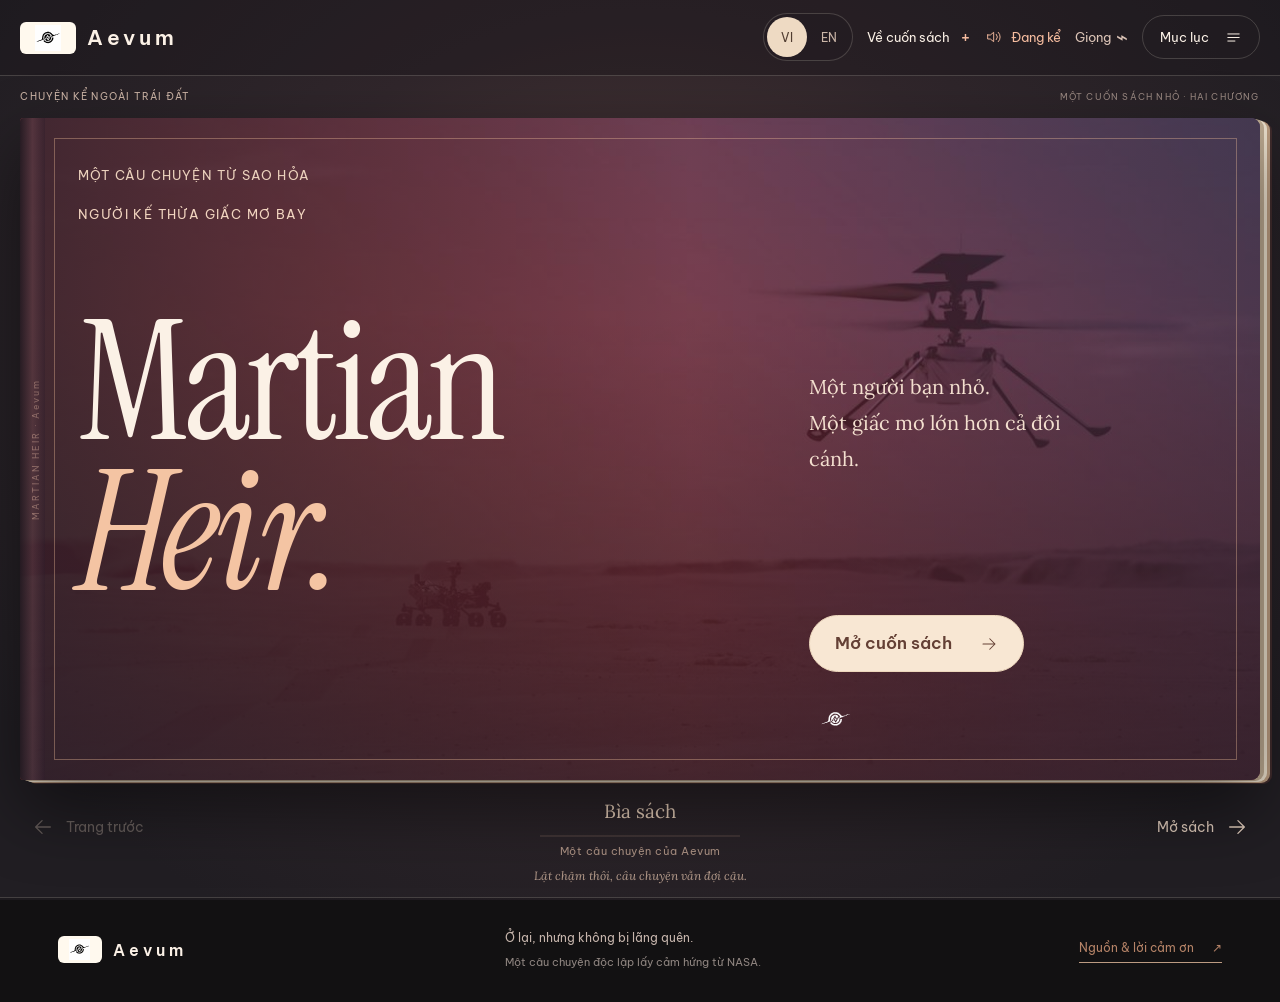
==== commit ee9208a4: "main" ====
--- a/index.html
+++ b/index.html
@@ -35,12 +35,12 @@
 <main><section class="book-reader" id="reader" aria-label="Cuốn sách Martian Heir" tabindex="-1" data-i18n-aria-label="a005"><div class="reader-intro"><span><!--i18n:t006-->CHUYỆN KỂ NGOÀI TRÁI ĐẤT</span><span class="reader-edition"><!--i18n:t007-->MỘT CUỐN SÁCH NHỎ · HAI CHƯƠNG</span></div><div class="book-spread" id="book-spread"><section class="book-sheet book-cover" id="home" data-book-page data-kind="cover" aria-labelledby="main-title">
   <img class="cover-art" src="assets/mars-flight.jpg" alt="Minh họa Ingenuity bay trên bề mặt Sao Hỏa, Perseverance ở phía xa." fetchpriority="high" data-i18n-alt="a006">
   <div class="cover-shade"></div><div class="cover-frame" aria-hidden="true"></div>
-  <div class="cover-content"><p class="cover-series"><!--i18n:t008-->Aevum · MỘT CÂU CHUYỆN TỪ SAO HỎA</p>
+  <div class="cover-content"><p class="cover-series"><!--i18n:t008-->MỘT CÂU CHUYỆN TỪ SAO HỎA</p>
     <span class="cover-ornament" aria-hidden="true">✦</span><p class="cover-subtitle"><!--i18n:t009-->NGƯỜI KẾ THỪA GIẤC MƠ BAY</p>
     <h1 id="main-title">Martian<br><em>Heir.</em></h1>
     <p class="cover-description"><!--i18n:t010-->Một người bạn nhỏ.<br><!--i18n:t011-->Một giấc mơ lớn hơn cả đôi cánh.</p>
     <a class="button cover-open" href="#contents"><!--i18n:t012-->Mở cuốn sách <svg class="icon"><use href="#arrow"/></svg></a>
-    <div class="cover-signature"><img src="assets/aevum-logo.svg" alt="" width="55" height="30"><span><!--i18n:t013-->BY Aevum</span></div>
+    <div class="cover-signature"><img src="assets/aevum-logo.svg" alt="" width="55" height="30"><span><!--i18n:t013--></span></div>
   </div><span class="cover-spine" aria-hidden="true">MARTIAN HEIR · Aevum</span>
 </section><section class="book-sheet book-contents" id="contents" data-book-page data-kind="contents" aria-labelledby="contents-heading">
   <div class="book-page book-frontispiece"><span class="page-running-head"><!--i18n:t014-->GỬI NHỮNG NGƯỜI BẠN THÍCH NGƯỚC NHÌN BẦU TRỜI</span><div class="frontispiece-content"><svg class="icon"><use href="#spark"/></svg><p class="dedication"><!--i18n:t015-->Có một người bạn nhỏ,<br><!--i18n:t016-->đã dám mơ <em><!--i18n:t017-->thật lớn.</em></p><p><!--i18n:t018-->Tên cậu ấy là Ingenuity. Nhỏ như một hộp cơm, nhẹ hơn nhiều chiếc cặp sách — vậy mà cậu ấy đã vượt hàng triệu ki-lô-mét để đến một thế giới khác.</p><p><!--i18n:t019-->Giờ thì, mình cùng mở câu chuyện nhé.</p><span class="dedication-signature"><!--i18n:t020-->Thân mến, Aevum</span></div><span class="paper-folio"><!--i18n:t021-->LỜI MỞ</span></div>
